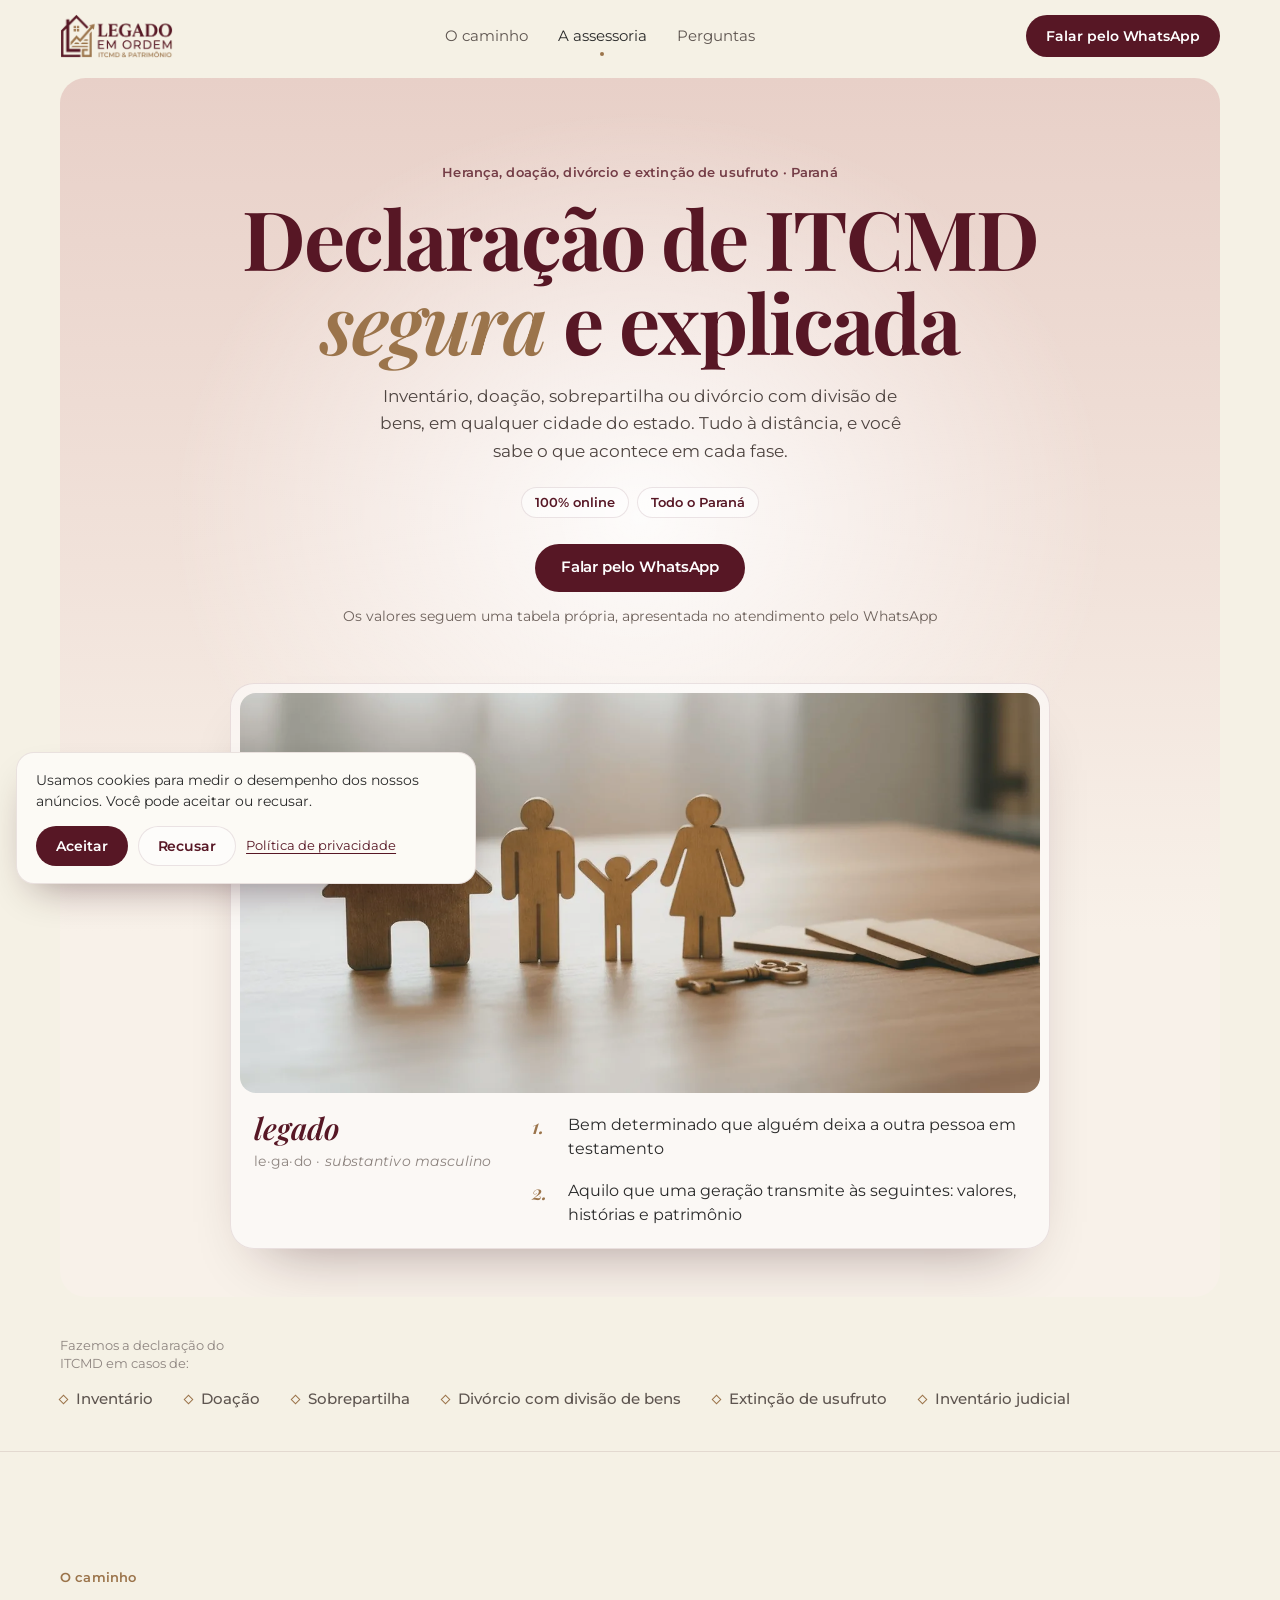
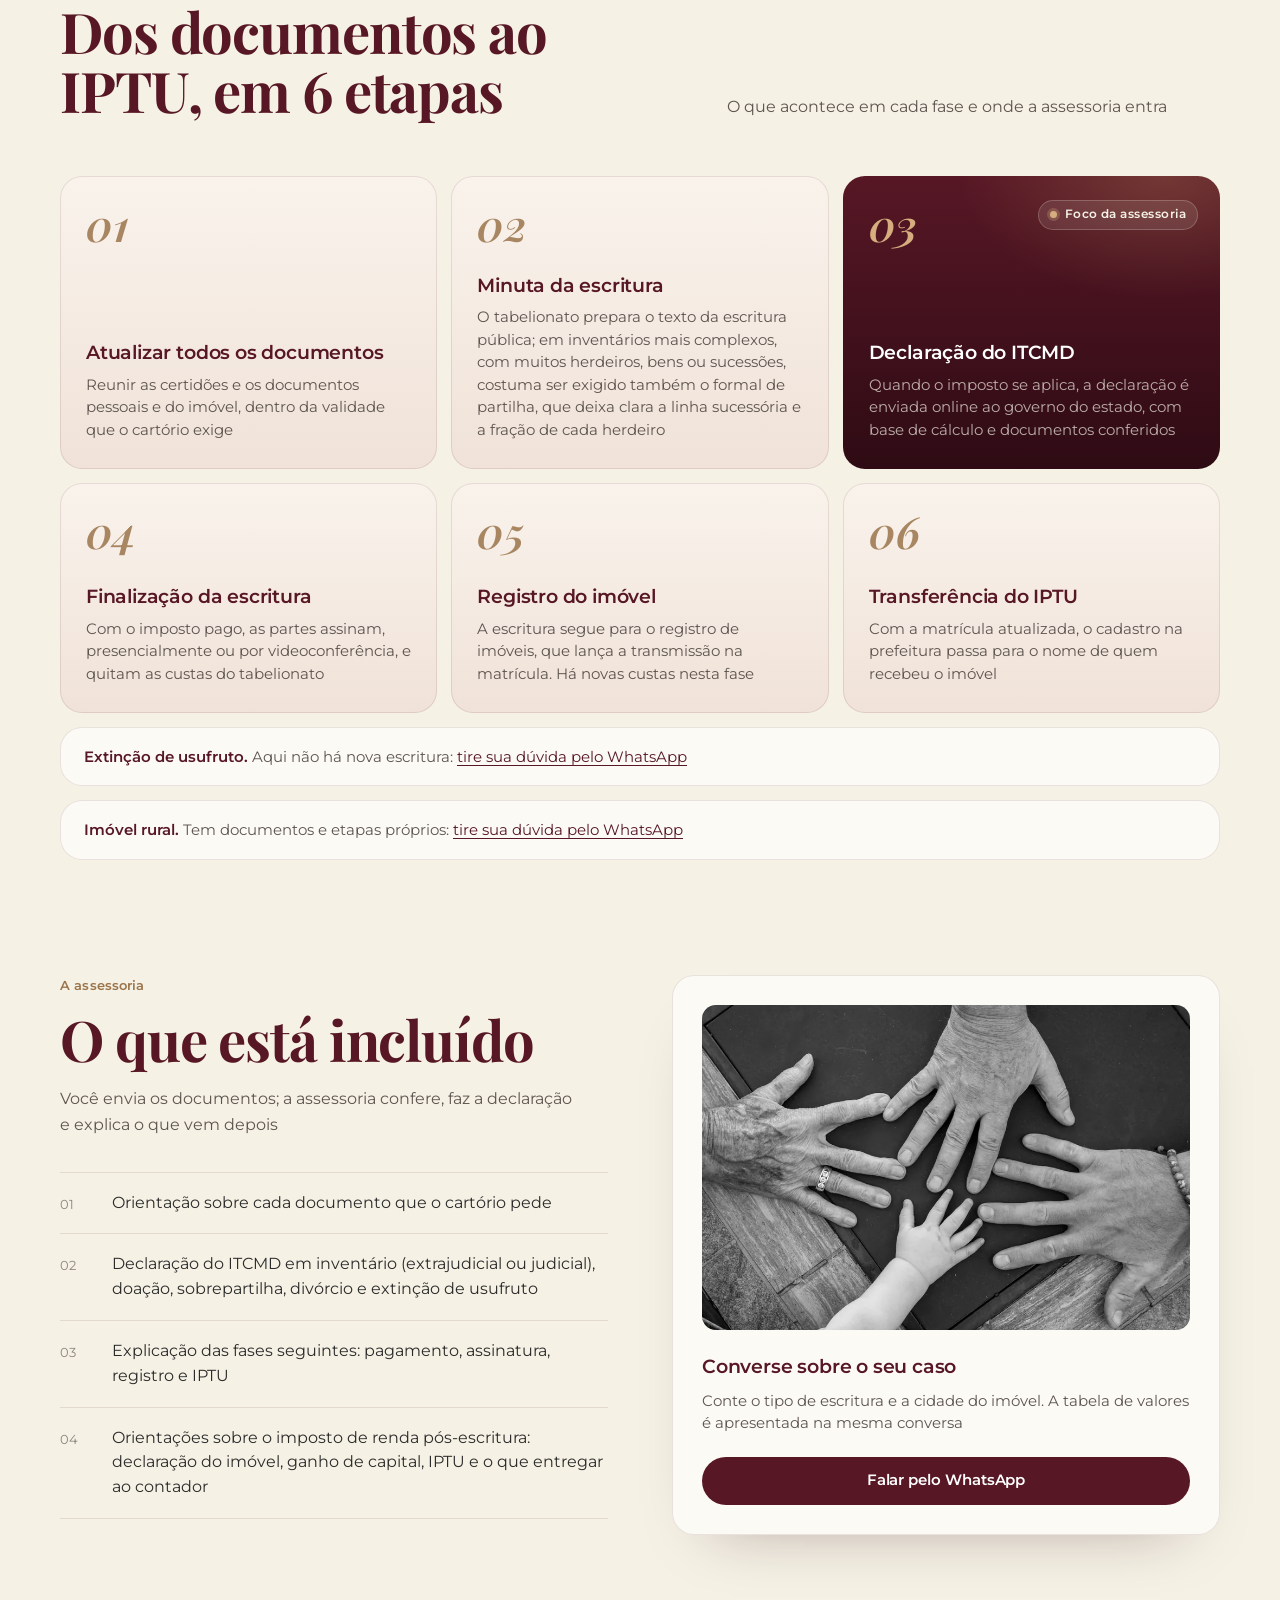
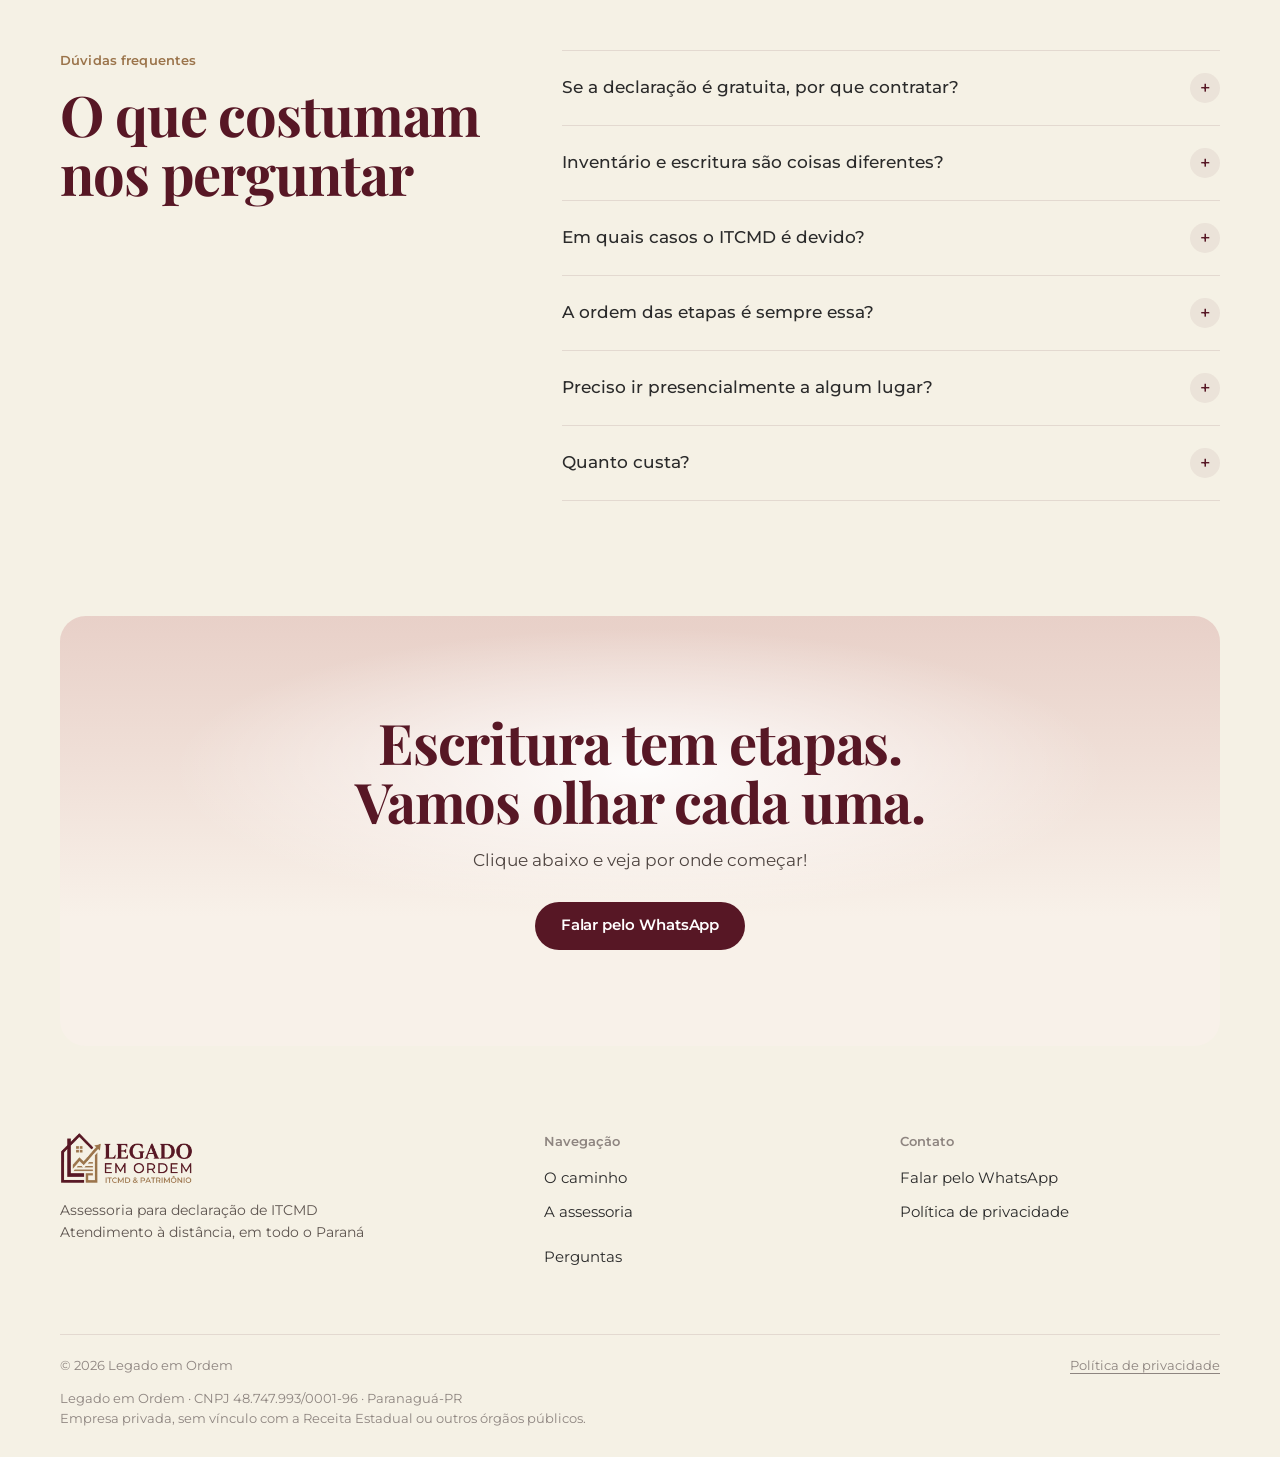
==== index.html @ cb7de02c "Compacta o aviso de cookies no celular e oculta as seções Em breve O aviso cobria o botão do WhatsAp" ====
<!doctype html>
<!-- Legado em Ordem · site v4 · design system inspirado em "Lilac Meadow / rose", vestido com a marca · 2026-10-26 -->
<html lang="pt-BR">
<head>
<meta charset="utf-8">
<meta name="viewport" content="width=device-width, initial-scale=1, viewport-fit=cover">
<title>Legado em Ordem — Declaração de ITCMD no Paraná</title>
<meta name="description" content="Declaração de ITCMD em inventário, doação, sobrepartilha e divórcio com divisão de bens, à distância, em todo o Paraná, com cada etapa explicada.">
<meta property="og:title" content="Legado em Ordem — ITCMD & Patrimônio">
<meta property="og:description" content="Assessoria para declaração de ITCMD no Paraná.">
<meta name="theme-color" content="#F5F1E5">
<link rel="icon" type="image/png" sizes="32x32" href="/favicon-32.png">
<link rel="apple-touch-icon" sizes="180x180" href="/apple-touch-icon.png">
<link rel="preconnect" href="https://fonts.googleapis.com">
<link rel="preconnect" href="https://fonts.gstatic.com" crossorigin>
<link href="https://fonts.googleapis.com/css2?family=Montserrat:wght@400;500;600;700&family=Playfair+Display:ital,wght@0,600;0,700;1,600&display=swap" rel="stylesheet">
<style>
:root{
  /* base */
  --bg:#F5F1E5;--card:#FCFAF5;--text:#2B2B2B;--soft:#5E5550;--faint:#8E8580;--line:rgba(87,23,37,.11);
  /* marca */
  --marsala:#571725;--deep:#4A1320;--deep2:#2E0B14;--ondeep:#F5F1E5;--ondeep-soft:rgba(245,241,229,.7);
  --gold:#9B744B;--gold-l:#D6AD7E;--btn:#571725;--onbtn:#FFFFFF;
  /* céu do palco (tons de marsala sobre creme) */
  --sky0:#E8D0C8;--sky1:#F1E2DA;--sky2:#F8F1E9;--wash:#F0E2D8;--wash2:#F9F3EC;--glow:rgba(255,255,255,.9);
  --f-tit:"Playfair Display",Georgia,"Times New Roman",serif;
  --f-txt:Montserrat,system-ui,-apple-system,"Segoe UI",Roboto,Arial,sans-serif;
  --r-stage:clamp(18px,2vw,26px);--r-card:22px;
  --ease:cubic-bezier(.2,.7,.2,1);
  color-scheme:light;box-sizing:border-box;
  padding-top:env(safe-area-inset-top,0px);padding-bottom:env(safe-area-inset-bottom,0px);
}
*,*::before,*::after{box-sizing:border-box;margin:0;padding:0}
html{height:100%;-webkit-text-size-adjust:100%;scroll-behavior:smooth;scroll-padding-top:calc(env(safe-area-inset-top,0px) + 84px);background:var(--bg)}
body{background:var(--bg);color:var(--text);font:400 16px/1.55 var(--f-txt);-webkit-font-smoothing:antialiased;overflow-x:clip}
img{max-width:100%;height:auto;display:block}
a{color:inherit;text-decoration:none}
button,input{font:inherit;color:inherit}
:where(a,button,input,summary):focus-visible{outline:2px solid var(--gold);outline-offset:3px;border-radius:6px}
.wrap{width:100%;max-width:1240px;margin:0 auto;padding:0 clamp(16px,3.4vw,40px)}
.sec{padding:clamp(72px,9vw,128px) 0}
.kicker{font-size:13px;font-weight:600;color:var(--gold);letter-spacing:.01em;margin-bottom:14px}
h1,h2,h3{font-family:var(--f-tit);font-weight:700;color:var(--marsala);text-wrap:balance}
.h2{font-size:clamp(34px,4.6vw,56px);line-height:1.06;letter-spacing:-.02em}
.lede{font-size:16px;line-height:1.6;color:var(--soft);max-width:32em;text-wrap:pretty}
.micro{font-size:13.5px;color:var(--faint);margin-top:14px}
.intro{display:grid;gap:22px 64px;align-items:end;margin-bottom:clamp(36px,5vw,56px)}
@media(min-width:900px){.intro{grid-template-columns:1.1fr .9fr}}

/* botões: pílula com brilho que atravessa */
.btn{position:relative;display:inline-flex;align-items:center;justify-content:center;gap:8px;min-height:48px;padding:0 26px;border-radius:999px;background:var(--btn);color:var(--onbtn);font:600 14.5px/1.2 var(--f-txt);letter-spacing:-.005em;white-space:nowrap;overflow:hidden;border:0;cursor:pointer;transition:transform .25s,box-shadow .3s}
.btn::after{content:"";position:absolute;inset:0;border-radius:inherit;background:linear-gradient(110deg,transparent 30%,rgba(255,255,255,.28) 50%,transparent 70%);transform:translateX(-110%);transition:transform .7s var(--ease)}
.btn:hover{transform:translateY(-1px);box-shadow:0 12px 26px -14px var(--btn)}
.btn:hover::after{transform:translateX(110%)}
.btn:active{transform:translateY(0)}
.btn.sec{background:rgba(255,255,255,.55);color:var(--marsala);box-shadow:inset 0 0 0 1px var(--line)}
.btn.sec:hover{box-shadow:inset 0 0 0 1px rgba(87,23,37,.25),0 12px 26px -16px rgba(87,23,37,.35)}
.btn.ouro{background:var(--gold-l);color:#2A0E14}
.btn.ouro:hover{box-shadow:0 12px 26px -14px var(--gold-l)}
.btn.vidro{background:rgba(245,241,229,.08);color:var(--ondeep);box-shadow:inset 0 0 0 1px rgba(245,241,229,.25)}
.acoes{display:flex;flex-wrap:wrap;gap:10px;justify-content:center}

/* revelação ao rolar */
.rv{opacity:0;transform:translateY(18px);transition:opacity .9s var(--ease),transform .9s var(--ease)}
.rv.on{opacity:1;transform:none}
@media (prefers-reduced-motion:reduce){.rv{opacity:1;transform:none;transition:none}.btn,.btn::after{transition:none}html{scroll-behavior:auto}}

/* navegação fixa */
body::before{content:"";position:fixed;inset:0 0 auto;height:env(safe-area-inset-top,0px);z-index:41;background:rgba(245,241,229,.9);-webkit-backdrop-filter:blur(14px);backdrop-filter:blur(14px)}
.nav{position:sticky;top:env(safe-area-inset-top,0px);z-index:40;padding:10px 0;transition:background-color .35s,box-shadow .35s,backdrop-filter .35s}
.nav.rolou{background:rgba(245,241,229,.82);-webkit-backdrop-filter:blur(16px) saturate(1.2);backdrop-filter:blur(16px) saturate(1.2);box-shadow:0 1px 0 var(--line)}
.navin{display:flex;align-items:center;justify-content:space-between;gap:20px;min-height:52px}
.marca img{height:44px;width:auto}
.links{display:flex;gap:30px}
.link{position:relative;font-size:14.5px;color:var(--soft);transition:color .2s}
.link:hover,.link[aria-current="true"]{color:var(--text)}
.link[aria-current="true"]::after{content:"";position:absolute;left:50%;bottom:-9px;width:4px;height:4px;margin-left:-2px;border-radius:50%;background:var(--gold)}
.nav .btn{min-height:42px;padding:0 20px;font-size:13.5px}
.menu-m{display:none;position:relative}
.menu-m summary{list-style:none;cursor:pointer;width:42px;height:42px;border-radius:50%;display:grid;place-items:center;background:rgba(255,255,255,.6);box-shadow:inset 0 0 0 1px var(--line)}
.menu-m summary::-webkit-details-marker{display:none}
.menu-m summary span{display:block;width:16px;height:1.5px;background:var(--text);box-shadow:0 5px 0 var(--text)}
.menu-m nav{position:absolute;right:0;top:calc(100% + 10px);min-width:230px;display:flex;flex-direction:column;padding:8px;border-radius:18px;background:var(--card);box-shadow:0 24px 48px -24px rgba(46,11,20,.35),inset 0 0 0 1px var(--line)}
.menu-m nav a{padding:12px 14px;border-radius:12px;font-weight:500}
.menu-m nav a:hover{background:var(--wash2)}

/* palco do hero */
.hero{padding-top:6px}
.stage{position:relative;overflow:hidden;isolation:isolate;border-radius:var(--r-stage);background:radial-gradient(56% 46% at 50% 36%,var(--glow),transparent 72%),linear-gradient(180deg,var(--sky0) 0%,var(--sky1) 40%,var(--sky2) 70%,var(--sky2) 100%);text-align:center;padding:clamp(48px,7vw,84px) clamp(18px,4vw,48px) 0}
.stage .simb{width:36px;height:auto;margin:0 auto 22px}
.stage .kicker{color:var(--marsala);opacity:.8}
.stage h1{font-size:clamp(42px,6.4vw,84px);line-height:1.02;letter-spacing:-.025em;max-width:13em;margin:0 auto}
.stage h1 em{font-style:italic;font-weight:600;color:var(--gold)}
.stage .lede{margin:20px auto 0;text-align:center;font-size:clamp(15px,1.5vw,17px);color:#4E4440}
.selos{display:flex;flex-wrap:wrap;justify-content:center;gap:8px;list-style:none;margin:22px 0 26px}
.selos li{font-size:12.5px;font-weight:600;color:var(--marsala);padding:6px 14px;border-radius:999px;background:rgba(255,255,255,.55);box-shadow:inset 0 0 0 1px var(--line)}
.stage .micro{color:#6E625C}
.stage.topo{padding-bottom:clamp(28px,4vw,48px)}
.foto-hero{width:min(820px,100%);margin:clamp(36px,5vw,56px) auto 0;padding:10px;border-radius:24px;background:rgba(255,255,255,.55);box-shadow:inset 0 0 0 1px var(--line),0 30px 60px -36px rgba(46,11,20,.45);text-align:left}
.foto-hero img{width:100%;aspect-ratio:2/1;object-fit:cover;border-radius:16px}
.foto-hero figcaption{display:grid;gap:14px 40px;padding:20px 14px 12px}
@media(min-width:720px){.foto-hero figcaption{grid-template-columns:auto 1fr;align-items:start}}
.foto-hero .palavra{font:italic 600 30px/1 var(--f-tit);color:var(--marsala)}
.foto-hero .verbete{margin-top:8px}

/* faixa de escrituras */
.faixa{padding:clamp(28px,4vw,40px) 0;border-bottom:1px solid var(--line)}
.faixa .wrap{display:flex;flex-wrap:wrap;align-items:center;gap:14px 40px;justify-content:space-between}
.faixa p{font-size:12.5px;color:var(--faint);max-width:15em;line-height:1.45}
.faixa ul{list-style:none;display:flex;flex-wrap:wrap;gap:12px 32px}
.faixa li{display:flex;align-items:center;gap:9px;font-size:15px;font-weight:500;color:var(--soft)}
.faixa li::before{content:"";width:7px;height:7px;rotate:45deg;border:1.5px solid var(--gold)}

/* legado */
.legado .h2 em{font-style:italic;font-weight:600}
.verbete{color:var(--faint);font-size:13.5px;margin-top:10px;letter-spacing:.02em}
.verbete i{font-style:italic}
.sentidos{list-style:none;display:grid;gap:18px;counter-reset:s}
.sentidos li{counter-increment:s;display:grid;grid-template-columns:28px 1fr;gap:8px;font-size:15.5px;line-height:1.55;color:var(--text)}
.sentidos li::before{content:counter(s)".";font:italic 600 20px/1.3 var(--f-tit);color:var(--gold)}

/* etapas (bento) */
.bento{list-style:none;display:grid;gap:14px;grid-template-columns:repeat(auto-fit,minmax(min(100%,300px),1fr));counter-reset:e}
.bento li{position:relative;min-height:230px;border-radius:var(--r-card);padding:26px 26px 28px;display:flex;flex-direction:column;justify-content:space-between;gap:28px;counter-increment:e;background:linear-gradient(180deg,var(--wash2),var(--wash));box-shadow:inset 0 0 0 1px var(--line)}
.bento li::before{content:counter(e,decimal-leading-zero);font:italic 600 44px/1 var(--f-tit);color:var(--gold);opacity:.85}
.bento h3{font-family:var(--f-txt);font-weight:600;font-size:19px;letter-spacing:-.01em;color:var(--marsala);line-height:1.3}
.bento p{margin-top:8px;font-size:14.5px;color:var(--soft)}
.bento li.foco{background:radial-gradient(90% 70% at 85% 0,rgba(189,142,92,.28),transparent 60%),linear-gradient(180deg,var(--marsala),var(--deep2));box-shadow:none}
.bento li.foco::before{color:var(--gold-l);opacity:1}
.bento li.foco h3{color:#fff}
.bento li.foco p{color:var(--ondeep-soft)}
.pilula{position:absolute;top:24px;right:22px;display:inline-flex;align-items:center;gap:8px;font-size:11.5px;font-weight:600;letter-spacing:.04em;color:var(--ondeep);padding:6px 12px;border-radius:999px;background:rgba(245,241,229,.1);box-shadow:inset 0 0 0 1px rgba(245,241,229,.22)}
.pilula::before{content:"";width:7px;height:7px;border-radius:50%;background:var(--gold-l);box-shadow:0 0 0 3px rgba(214,173,126,.25)}
.bento-nota{margin-top:14px;padding:18px 24px;border-radius:var(--r-card);background:var(--card);box-shadow:inset 0 0 0 1px var(--line);font-size:15px;color:var(--soft)}
.bento-nota b{color:var(--marsala);font-weight:600}

/* assessoria: lista numerada + cartão */
.duas{display:grid;gap:clamp(36px,5vw,64px);align-items:start}
@media(min-width:900px){.duas{grid-template-columns:1fr 1fr}}
.lista{list-style:none;margin-top:34px;border-top:1px solid var(--line);counter-reset:l}
.lista li{counter-increment:l;display:grid;grid-template-columns:44px 1fr;gap:8px;padding:18px 0;border-bottom:1px solid var(--line);font-size:16px;color:var(--text)}
.lista li::before{content:counter(l,decimal-leading-zero);font-size:12.5px;color:var(--faint);padding-top:4px}
.cartao{border-radius:var(--r-card);background:var(--card);box-shadow:inset 0 0 0 1px var(--line),0 30px 60px -40px rgba(46,11,20,.35);padding:clamp(22px,3vw,30px);position:sticky;top:100px}
.cartao img{width:100%;aspect-ratio:3/2;object-fit:cover;border-radius:14px}
.cartao h3{font-family:var(--f-txt);font-weight:600;font-size:19px;margin-top:22px;letter-spacing:-.01em}
.cartao p{font-size:14.5px;color:var(--soft);margin-top:8px}
.cartao .btn{width:100%;margin-top:22px}
.avulso{margin-top:22px;padding-top:20px;border-top:1px solid var(--line)}
.avulso .btn{margin-top:14px;white-space:normal;text-align:center}

/* guia: palco escuro */
.escuro{border-radius:var(--r-stage);background:radial-gradient(70% 80% at 85% 10%,rgba(189,142,92,.22),transparent 60%),radial-gradient(60% 70% at 0 100%,rgba(110,34,51,.6),transparent 70%),linear-gradient(160deg,var(--marsala),var(--deep2));color:var(--ondeep);padding:clamp(32px,5vw,64px);display:grid;gap:clamp(32px,5vw,56px);align-items:center;overflow:hidden}
@media(min-width:900px){.escuro{grid-template-columns:.95fr 1.05fr}}
.escuro .kicker{color:var(--gold-l)}
.escuro h2{color:#fff}
.escuro .lede{color:var(--ondeep-soft);margin-top:18px}
.escuro .nota{margin-top:16px;font-size:13.5px;color:rgba(245,241,229,.55)}
.form{border-radius:20px;padding:clamp(20px,3vw,28px);background:rgba(245,241,229,.06);box-shadow:inset 0 0 0 1px rgba(245,241,229,.14);-webkit-backdrop-filter:blur(6px);backdrop-filter:blur(6px);display:grid;gap:14px;grid-template-columns:1fr 1fr}
.campo{display:flex;flex-direction:column;gap:6px}
.cheio,.aceite,.form .btn,.status{grid-column:1/-1}
@media(max-width:520px){.form{grid-template-columns:1fr}}
.campo label{font-size:12.5px;font-weight:500;color:var(--ondeep-soft)}
.campo input{min-height:48px;padding:12px 16px;border-radius:14px;border:0;background:rgba(245,241,229,.09);box-shadow:inset 0 0 0 1px rgba(245,241,229,.16);color:#fff;font-size:15.5px}
.campo input::placeholder{color:rgba(245,241,229,.4)}
.campo input:focus{outline:none;box-shadow:inset 0 0 0 1.5px var(--gold-l)}
.aceite{display:flex;gap:12px;align-items:flex-start;font-size:13px;line-height:1.5;color:var(--ondeep-soft)}
.aceite input{width:18px;height:18px;margin-top:2px;accent-color:var(--gold-l);flex:none}
.linkbtn{background:none;border:0;padding:0;font:inherit;color:inherit;text-decoration:underline;text-underline-offset:3px;cursor:pointer}
.escuro .linkbtn{color:var(--gold-l)}
.form .btn{margin-top:4px}
.status{font-size:13.5px;padding:12px 14px;border-radius:12px;background:rgba(245,241,229,.08);color:var(--ondeep)}

/* artigos */
.artigos{list-style:none;display:grid;gap:14px;grid-template-columns:repeat(auto-fit,minmax(min(100%,250px),1fr))}
.artigos li{border-radius:var(--r-card);background:var(--card);box-shadow:inset 0 0 0 1px var(--line);overflow:hidden;display:flex;flex-direction:column}
.artigos img{width:100%;aspect-ratio:3/2;object-fit:cover}
.artigos .txt{padding:20px 22px 22px;display:flex;flex-direction:column;gap:16px;flex:1}
.artigos h3{font-family:var(--f-txt);font-weight:600;font-size:16.5px;line-height:1.4;letter-spacing:-.01em;flex:1}
.breve{align-self:flex-start;display:inline-flex;align-items:center;gap:8px;font-size:12px;font-weight:500;color:var(--faint)}
.breve::before{content:"";width:22px;height:22px;border-radius:50%;background:var(--wash) url("data:image/svg+xml,%3Csvg xmlns='http://www.w3.org/2000/svg' viewBox='0 0 24 24' fill='none' stroke='%23571725' stroke-width='2' stroke-linecap='round'%3E%3Cpath d='M5 12h14M13 6l6 6-6 6'/%3E%3C/svg%3E") center/12px no-repeat}

/* perguntas */
.faq-grid{display:grid;gap:36px 64px}
@media(min-width:900px){.faq-grid{grid-template-columns:.8fr 1.2fr}}
.perguntas{border-top:1px solid var(--line)}
.perguntas details{border-bottom:1px solid var(--line)}
.perguntas summary{list-style:none;cursor:pointer;display:flex;align-items:center;justify-content:space-between;gap:20px;padding:22px 0;font-size:16.5px;font-weight:500;color:var(--text)}
.perguntas summary::-webkit-details-marker{display:none}
.perguntas summary::after{content:"+";flex:none;display:grid;place-items:center;width:30px;height:30px;border-radius:50%;background:rgba(87,23,37,.06);color:var(--marsala);font-size:18px;line-height:1;transition:background .2s,transform .3s var(--ease)}
.perguntas details[open] summary::after{content:"−";background:rgba(189,142,92,.25)}
.perguntas p{padding:0 50px 24px 0;color:var(--soft);font-size:15px}

/* chamada final */
.cta{text-align:center;padding:clamp(56px,8vw,96px) clamp(18px,4vw,48px)}
.cta .h2{max-width:13em;margin:0 auto}
.cta .lede{margin:16px auto 28px;text-align:center}

/* rodapé */
.rodape{padding:clamp(28px,4vw,48px) 0 28px}
.rod-topo{display:grid;gap:36px}
@media(min-width:900px){.rod-topo{grid-template-columns:1.4fr 1fr 1fr}}
.rodape .marca img{height:52px}
.rod-txt{margin-top:16px;font-size:14px;color:var(--soft);max-width:22em}
.rodape h4{font-size:12.5px;font-weight:600;color:var(--faint);margin-bottom:14px}
.rodape ul{list-style:none;display:grid;gap:10px}
.rodape ul a,.rodape ul button{font-size:14.5px;color:var(--text)}
.rodape ul a:hover,.rodape ul button:hover{color:var(--marsala)}
.rodape ul .linkbtn{text-decoration:none}
.gigante{margin:clamp(40px,6vw,72px) 0 0;font:700 clamp(40px,10vw,150px)/.95 var(--f-tit);letter-spacing:-.035em;text-align:center;color:rgba(87,23,37,.07);white-space:nowrap;overflow:hidden;user-select:none}
.rod-base{display:flex;flex-wrap:wrap;justify-content:space-between;gap:10px;margin-top:clamp(40px,6vw,64px);padding-top:20px;border-top:1px solid var(--line);font-size:13px;color:var(--faint)}

/* política */
dialog{max-width:min(720px,calc(100% - 32px));max-height:calc(100% - 48px);margin:auto;border:0;border-radius:22px;background:var(--card);color:var(--text);padding:0;box-shadow:0 40px 80px -30px rgba(46,11,20,.5)}
dialog::backdrop{background:rgba(46,11,20,.45);-webkit-backdrop-filter:blur(4px);backdrop-filter:blur(4px)}
.pol{padding:clamp(24px,4vw,44px);font-size:15px}
.pol h2{font-size:30px;margin-bottom:6px}
.pol h3{font-family:var(--f-txt);font-weight:600;margin-top:20px;font-size:15px;color:var(--marsala)}
.pol p,.pol li{color:var(--soft);margin-top:6px}
.pol ul{padding-left:20px}
.pol .btn{margin-top:26px}

/* celular */
.fixo{display:none}
@media(max-width:899px){
  .links,.nav .btn{display:none}.menu-m{display:block}
  .marca img{height:38px}
  .fixo{display:block;position:fixed;inset:auto 0 0;z-index:39;padding:10px 16px calc(10px + env(safe-area-inset-bottom,0px));background:rgba(245,241,229,.88);-webkit-backdrop-filter:blur(14px);backdrop-filter:blur(14px);box-shadow:0 -1px 0 var(--line)}
  .fixo .btn{width:100%}
  body{padding-bottom:80px}
  .cartao{position:static}
  .acoes .btn{flex:1 1 220px}
}

/* bloco "em breve" e identificação no rodapé (30/10/2026) */
.em-breve{border-radius:20px;padding:clamp(20px,3vw,28px);background:rgba(245,241,229,.06);box-shadow:inset 0 0 0 1px rgba(245,241,229,.14)}
.em-breve p{color:var(--ondeep-soft);font-size:15px;line-height:1.6}
.em-breve .btn{margin-top:18px;width:100%;white-space:normal;text-align:center}
.rod-legal{margin-top:14px;font-size:12.5px;line-height:1.6;color:var(--faint)}
/* aviso de cookies */
.cookies{position:fixed;left:16px;right:16px;bottom:16px;z-index:45;max-width:460px;padding:18px 20px;border-radius:18px;background:var(--card);color:var(--text);box-shadow:0 18px 40px -18px rgba(46,11,20,.45),inset 0 0 0 1px var(--line);font-size:14px;line-height:1.5}
.cookies[hidden]{display:none}
.cookies .acoes-c{display:flex;flex-wrap:wrap;gap:10px;margin-top:14px;align-items:center}
.cookies .btn{min-height:40px;padding:0 20px;font-size:13.5px;width:auto;margin:0;flex:0 0 auto}
.cookies .linkbtn{color:var(--marsala);font-size:13px}
@media(max-width:899px){.cookies{left:12px;right:12px;bottom:calc(84px + env(safe-area-inset-bottom,0px));padding:12px 14px;border-radius:14px;font-size:13px;line-height:1.4}.cookies .acoes-c{margin-top:8px;gap:8px}.cookies .btn{min-height:34px;padding:0 14px;font-size:12.5px}.cookies .linkbtn{font-size:12px}}
section[hidden]{display:none}
</style>
</head>
<body>
<header class="nav" id="nav"><div class="wrap navin">
  <a class="marca" href="#inicio" aria-label="Legado em Ordem, início"><img src="[data-uri]" alt="Legado em Ordem · ITCMD &amp; Patrimônio" width="480" height="187"></a>
  <nav class="links" aria-label="Menu principal">
    <a class="link" href="#caminho">O caminho</a><a class="link" href="#assessoria">A assessoria</a><a class="link" href="#perguntas">Perguntas</a>
  </nav>
  <a class="btn" href="https://wa.me/5541991531196?text=Ol%C3%A1%21%20Vim%20pelo%20site%20Legado%20em%20Ordem%20e%20gostaria%20de%20saber%20mais%20sobre%20a%20declara%C3%A7%C3%A3o%20de%20ITCMD." target="_blank" rel="noopener" data-whatsapp>Falar pelo WhatsApp</a>
  <details class="menu-m"><summary aria-label="Abrir menu"><span></span></summary>
    <nav aria-label="Menu"><a href="#caminho">O caminho</a><a href="#assessoria">A assessoria</a><a href="#perguntas">Perguntas</a></nav>
  </details>
</div></header>

<main id="inicio">
<section class="hero"><div class="wrap"><div class="stage topo">
  <p class="kicker rv">Herança, doação, divórcio e extinção de usufruto · Paraná</p>
  <h1 class="rv">Declaração de ITCMD <em>segura</em> e explicada</h1>
  <p class="lede rv">Inventário, doação, sobrepartilha ou divórcio com divisão de bens, em qualquer cidade do estado. Tudo à distância, e você sabe o que acontece em cada fase.</p>
  <ul class="selos rv"><li>100% online</li><li>Todo o Paraná</li></ul>
  <div class="acoes rv">
    <a class="btn" href="https://wa.me/5541991531196?text=Ol%C3%A1%21%20Vim%20pelo%20site%20Legado%20em%20Ordem%20e%20gostaria%20de%20saber%20mais%20sobre%20a%20declara%C3%A7%C3%A3o%20de%20ITCMD." target="_blank" rel="noopener" data-whatsapp>Falar pelo WhatsApp</a>
  </div>
  <p class="micro rv">Os valores seguem uma tabela própria, apresentada no atendimento pelo WhatsApp</p>
  <figure class="foto-hero rv">
    <img src="[data-uri]" alt="Miniaturas de madeira de uma casa e de uma família, ao lado de uma chave antiga" width="1280" height="640">
    <figcaption>
      <div><p class="palavra">legado</p><p class="verbete">le·ga·do · <i>substantivo masculino</i></p></div>
      <ol class="sentidos">
        <li>Bem determinado que alguém deixa a outra pessoa em testamento</li>
        <li>Aquilo que uma geração transmite às seguintes: valores, histórias e patrimônio</li>
      </ol>
    </figcaption>
  </figure>
</div></div></section>

<section class="faixa"><div class="wrap">
  <p>Fazemos a declaração do ITCMD em casos de:</p>
  <ul><li>Inventário</li><li>Doação</li><li>Sobrepartilha</li><li>Divórcio com divisão de bens</li><li>Extinção de usufruto</li><li>Inventário judicial</li></ul>
</div></section>

<section class="sec" id="caminho"><div class="wrap">
  <div class="intro rv">
    <div><p class="kicker">O caminho</p><h2 class="h2">Dos documentos ao IPTU, em 6 etapas</h2></div>
    <p class="lede">O que acontece em cada fase e onde a assessoria entra</p>
  </div>
  <ol class="bento">
    <li class="rv"><div><h3>Atualizar todos os documentos</h3><p>Reunir as certidões e os documentos pessoais e do imóvel, dentro da validade que o cartório exige</p></div></li>
    <li class="rv"><div><h3>Minuta da escritura</h3><p>O tabelionato prepara o texto da escritura pública; em inventários mais complexos, com muitos herdeiros, bens ou sucessões, costuma ser exigido também o formal de partilha, que deixa clara a linha sucessória e a fração de cada herdeiro</p></div></li>
    <li class="rv foco"><span class="pilula">Foco da assessoria</span><div><h3>Declaração do ITCMD</h3><p>Quando o imposto se aplica, a declaração é enviada online ao governo do estado, com base de cálculo e documentos conferidos</p></div></li>
    <li class="rv"><div><h3>Finalização da escritura</h3><p>Com o imposto pago, as partes assinam, presencialmente ou por videoconferência, e quitam as custas do tabelionato</p></div></li>
    <li class="rv"><div><h3>Registro do imóvel</h3><p>A escritura segue para o registro de imóveis, que lança a transmissão na matrícula. Há novas custas nesta fase</p></div></li>
    <li class="rv"><div><h3>Transferência do IPTU</h3><p>Com a matrícula atualizada, o cadastro na prefeitura passa para o nome de quem recebeu o imóvel</p></div></li>
  </ol>
  <p class="bento-nota rv"><b>Extinção de usufruto.</b> Aqui não há nova escritura: <a href="https://wa.me/5541991531196?text=Ol%C3%A1%21%20Vim%20pelo%20site%20Legado%20em%20Ordem%20e%20gostaria%20de%20saber%20mais%20sobre%20a%20declara%C3%A7%C3%A3o%20de%20ITCMD." target="_blank" rel="noopener" data-whatsapp style="color:var(--marsala);text-decoration:underline;text-underline-offset:3px">tire sua dúvida pelo WhatsApp</a></p>
  <p class="bento-nota rv"><b>Imóvel rural.</b> Tem documentos e etapas próprios: <a href="https://wa.me/5541991531196?text=Ol%C3%A1%21%20Vim%20pelo%20site%20Legado%20em%20Ordem%20e%20gostaria%20de%20saber%20mais%20sobre%20a%20declara%C3%A7%C3%A3o%20de%20ITCMD." target="_blank" rel="noopener" data-whatsapp style="color:var(--marsala);text-decoration:underline;text-underline-offset:3px">tire sua dúvida pelo WhatsApp</a></p>
</div></section>

<section class="sec" id="assessoria" style="padding-top:0"><div class="wrap duas">
  <div class="rv">
    <p class="kicker">A assessoria</p>
    <h2 class="h2">O que está incluído</h2>
    <p class="lede" style="margin-top:18px">Você envia os documentos; a assessoria confere, faz a declaração e explica o que vem depois</p>
    <ol class="lista">
      <li>Orientação sobre cada documento que o cartório pede</li>
      <li>Declaração do ITCMD em inventário (extrajudicial ou judicial), doação, sobrepartilha, divórcio e extinção de usufruto</li>
      <li>Explicação das fases seguintes: pagamento, assinatura, registro e IPTU</li>
      <li>Orientações sobre o imposto de renda pós-escritura: declaração do imóvel, ganho de capital, IPTU e o que entregar ao contador</li>
    </ol>
  </div>
  <aside class="cartao rv">
    <img src="[data-uri]" alt="Mãos de quatro gerações de uma família, da mais idosa à de um bebê, lado a lado sobre uma mesa" width="900" height="600">
    <h3>Converse sobre o seu caso</h3>
    <p>Conte o tipo de escritura e a cidade do imóvel. A tabela de valores é apresentada na mesma conversa</p>
    <a class="btn" href="https://wa.me/5541991531196?text=Ol%C3%A1%21%20Vim%20pelo%20site%20Legado%20em%20Ordem%20e%20gostaria%20de%20saber%20mais%20sobre%20a%20declara%C3%A7%C3%A3o%20de%20ITCMD." target="_blank" rel="noopener" data-whatsapp>Falar pelo WhatsApp</a>
  </aside>
</div></section>

<section class="sec" id="calculadora" style="padding-top:0" hidden><div class="wrap"><div class="escuro rv">
  <div>
    <p class="kicker">Calculadora gratuita</p>
    <h2 class="h2">Em breve: simule o ITCMD e as custas do seu caso</h2>
    <p class="lede">Estamos preparando uma calculadora para você estimar o imposto e as custas do cartório.</p>
  </div>
  <div class="em-breve">
    <p>Enquanto isso, conte o seu caso pelo WhatsApp: o tipo de escritura e a cidade do imóvel.</p>
    <a class="btn ouro" href="https://wa.me/5541991531196?text=Ol%C3%A1%21%20Vim%20pelo%20site%20Legado%20em%20Ordem%20e%20gostaria%20de%20saber%20mais%20sobre%20a%20declara%C3%A7%C3%A3o%20de%20ITCMD." target="_blank" rel="noopener" data-whatsapp>Falar pelo WhatsApp</a>
  </div>
</div></div></section>

<section class="sec" id="artigos" style="padding-top:0" hidden><div class="wrap">
  <div class="intro rv">
    <div><p class="kicker">Artigos</p><h2 class="h2">Para ler com calma</h2></div>
  </div>
  <ul class="artigos">
    <li class="rv"><img src="[data-uri]" alt="Duas pessoas assinando documentos sobre uma mesa" width="640" height="427"><div class="txt"><h3>Inventário, doação, sobrepartilha e divórcio: o que muda em cada escritura</h3><span class="breve">Em breve</span></div></li>
    <li class="rv"><img src="[data-uri]" alt="Araucária recortada contra o pôr do sol" width="640" height="427"><div class="txt"><h3>Herdou um imóvel no Paraná? Os primeiros passos</h3><span class="breve">Em breve</span></div></li>
    <li class="rv"><img src="[data-uri]" alt="Miniatura de casa ao lado de uma calculadora e de uma caneta" width="640" height="427"><div class="txt"><h3>Vão aumentar o ITCMD no Paraná?</h3><span class="breve">Em breve</span></div></li>
    <li class="rv"><img src="[data-uri]" alt="Caneta-tinteiro sobre uma folha escrita à mão" width="640" height="427"><div class="txt"><h3>Depois da escritura: o registro no cartório de imóveis</h3><span class="breve">Em breve</span></div></li>
  </ul>
</div></section>

<section class="sec" id="perguntas" style="padding-top:0"><div class="wrap faq-grid">
  <div class="rv"><p class="kicker">Dúvidas frequentes</p><h2 class="h2">O que costumam nos perguntar</h2></div>
  <div class="perguntas rv">
    <details><summary>Se a declaração é gratuita, por que contratar?</summary><p>A assessoria existe para quem precisa transmitir um imóvel, mas não sabe por onde começar e quer ter a segurança de estar fazendo tudo certo, desde o imposto até o registro.</p></details>
    <details><summary>Inventário e escritura são coisas diferentes?</summary><p>No cartório, o inventário é formalizado por escritura pública, o mesmo instrumento usado na doação, na sobrepartilha, no divórcio e na nomeação de inventariante.</p></details>
    <details><summary>Em quais casos o ITCMD é devido?</summary><p>Na doação, na herança, na extinção de usufruto e no divórcio em que um dos cônjuges recebe mais do que a sua metade sem compensação, entre outras situações.</p></details>
    <details><summary>A ordem das etapas é sempre essa?</summary><p>É a sequência mais comum, mas cada tabelionato tem a sua rotina e pode inverter alguma fase.</p></details>
    <details><summary>Preciso ir presencialmente a algum lugar?</summary><p>A assessoria é toda à distância. A assinatura da escritura pode ser realizada pessoalmente ou por videoconferência, nos cartórios que trabalham com o sistema do e-Notariado.</p></details>
    <details><summary>Quanto custa?</summary><p>Depende do número de envolvidos, da quantidade de bens e do que você precisa (caso ainda não tenha todos os documentos, por exemplo). Entre em contato pelo nosso WhatsApp, conte o seu caso, tire suas dúvidas e peça o seu orçamento!</p></details>
  </div>
</div></section>

<section class="sec" style="padding-top:0;padding-bottom:clamp(24px,3vw,40px)"><div class="wrap"><div class="stage cta rv">
  <h2 class="h2">Escritura tem etapas. Vamos olhar cada uma.</h2>
  <p class="lede">Clique abaixo e veja por onde começar!</p>
  <div class="acoes">
    <a class="btn" href="https://wa.me/5541991531196?text=Ol%C3%A1%21%20Vim%20pelo%20site%20Legado%20em%20Ordem%20e%20gostaria%20de%20saber%20mais%20sobre%20a%20declara%C3%A7%C3%A3o%20de%20ITCMD." target="_blank" rel="noopener" data-whatsapp>Falar pelo WhatsApp</a>
  </div>
</div></div></section>
</main>

<footer class="rodape"><div class="wrap">
  <div class="rod-topo">
    <div>
      <a class="marca" href="#inicio" aria-label="Legado em Ordem, início"><img src="[data-uri]" alt="Legado em Ordem" width="480" height="187"></a>
      <p class="rod-txt">Assessoria para declaração de ITCMD<br>Atendimento à distância, em todo o Paraná</p>
    </div>
    <div><h4>Navegação</h4><ul><li><a href="#caminho">O caminho</a></li><li><a href="#assessoria">A assessoria</a></li><li></li><li><a href="#perguntas">Perguntas</a></li></ul></div>
    <div><h4>Contato</h4><ul><li><a href="https://wa.me/5541991531196?text=Ol%C3%A1%21%20Vim%20pelo%20site%20Legado%20em%20Ordem%20e%20gostaria%20de%20saber%20mais%20sobre%20a%20declara%C3%A7%C3%A3o%20de%20ITCMD." target="_blank" rel="noopener" data-whatsapp>Falar pelo WhatsApp</a></li><li><button type="button" class="linkbtn" data-politica>Política de privacidade</button></li></ul></div>
  </div>
  <div class="rod-base"><span>© 2026 Legado em Ordem</span><button type="button" class="linkbtn" data-politica>Política de privacidade</button></div>
  <p class="rod-legal">Legado em Ordem · CNPJ 48.747.993/0001-96 · Paranaguá-PR<br>Empresa privada, sem vínculo com a Receita Estadual ou outros órgãos públicos.</p>
</div></footer>

<div class="fixo"><a class="btn" href="https://wa.me/5541991531196?text=Ol%C3%A1%21%20Vim%20pelo%20site%20Legado%20em%20Ordem%20e%20gostaria%20de%20saber%20mais%20sobre%20a%20declara%C3%A7%C3%A3o%20de%20ITCMD." target="_blank" rel="noopener" data-whatsapp>Falar pelo WhatsApp</a></div>

<dialog id="politica" aria-labelledby="pol-titulo"><div class="pol">
  <h2 id="pol-titulo">Política de privacidade</h2>
  <p>Como a Legado em Ordem trata os seus dados.</p>
  <h3>Responsável</h3><p>Legado em Ordem, CNPJ 48.747.993/0001-96, Paranaguá-PR.</p>
  <h3>Dados tratados</h3><p>As informações e os documentos que você nos envia ao entrar em contato pelo WhatsApp e dados de navegação coletados pela ferramenta de medição de anúncios do Google: com cookies, se você aceitá-los; sem cookies e sem identificar você, se você recusar ou não responder ao aviso (por exemplo, a página visitada e o clique no botão do WhatsApp).</p>
  <h3>Finalidade</h3><p>Responder ao seu contato, prestar o serviço contratado e medir o desempenho dos anúncios.</p>
  <h3>Base legal</h3><p>Procedimentos preliminares e execução de contrato (Lei 13.709/2018 (LGPD), art. 7º, V), para o atendimento e o serviço; consentimento (art. 7º, I), para os cookies de medição, que você pode recusar no aviso exibido no site; legítimo interesse (art. 7º, IX), para a medição sem cookies dos anúncios.</p>
  <h3>Compartilhamento</h3><p>Os dados não são vendidos nem cedidos para fins comerciais. Quando necessário ao serviço, são compartilhados com a Receita Estadual, o cartório e o registro de imóveis. A ferramenta de medição (Google) trata dados de navegação: com cookies, de quem os aceita; sem cookies, dos demais visitantes.</p>
  <h3>Prazo</h3><p>Os dados são mantidos pelo tempo necessário à finalidade ou ao cumprimento de obrigações legais.</p>
  <h3>Direitos do titular</h3>
  <ul><li>Confirmar se há tratamento e acessar os dados</li><li>Corrigir dados incompletos ou desatualizados</li><li>Pedir a exclusão dos dados, ressalvado o que a lei obriga a guardar</li><li>Revogar o consentimento dado aos cookies</li></ul>
  <p>Pedidos pelo WhatsApp <a href="https://wa.me/5541991531196" target="_blank" rel="noopener">(41) 9 9153-1196</a>.</p>
  <p>Atualizada em 03/11/2026.</p>
  <form method="dialog"><button class="btn sec">Fechar</button></form>
</div></dialog>

<div class="cookies" id="cookies" role="dialog" aria-live="polite" aria-label="Aviso de cookies" hidden>
  <p>Usamos cookies para medir o desempenho dos nossos anúncios. Você pode aceitar ou recusar.</p>
  <div class="acoes-c">
    <button type="button" class="btn" data-cookies="aceito">Aceitar</button>
    <button type="button" class="btn sec" data-cookies="recusado">Recusar</button>
    <button type="button" class="linkbtn" data-politica>Política de privacidade</button>
  </div>
</div>



<script>
(function(){
  var nav=document.getElementById('nav');
  function rolagem(){nav.classList.toggle('rolou',window.scrollY>8);}
  window.addEventListener('scroll',rolagem,{passive:true});rolagem();

  var rv=document.querySelectorAll('.rv');
  if('IntersectionObserver' in window){
    var io=new IntersectionObserver(function(es){es.forEach(function(e){if(e.isIntersecting){e.target.classList.add('on');io.unobserve(e.target);}});},{rootMargin:'0px 0px -8% 0px',threshold:.08});
    rv.forEach(function(el,i){el.style.transitionDelay=(el.closest('.bento,.artigos')?((i%3)*70):0)+'ms';io.observe(el);});
    var links=document.querySelectorAll('.link');
    var so=new IntersectionObserver(function(es){es.forEach(function(e){if(e.isIntersecting){links.forEach(function(l){l.setAttribute('aria-current',l.getAttribute('href')==='#'+e.target.id?'true':'false');});}});},{rootMargin:'-45% 0px -50% 0px'});
    ['caminho','assessoria','artigos','perguntas'].forEach(function(id){var s=document.getElementById(id);if(s)so.observe(s);});
  }else{rv.forEach(function(el){el.classList.add('on');});}

  document.querySelectorAll('.menu-m nav a').forEach(function(a){a.addEventListener('click',function(){a.closest('details').removeAttribute('open');});});

  var dlg=document.getElementById('politica');
  document.querySelectorAll('[data-politica]').forEach(function(b){b.addEventListener('click',function(){if(dlg.showModal){dlg.showModal();}else{dlg.setAttribute('open','');}});});

  document.querySelectorAll('[data-whatsapp],[data-checkout]').forEach(function(a){if(a.getAttribute('href')==='#'){a.addEventListener('click',function(e){e.preventDefault();});}});
})();
</script>
<script>
/* Google Ads: preencher os dois valores abaixo com os códigos gerados na conta do Google Ads.
   Enquanto ADS_ID estiver vazio, nada é carregado e o aviso de cookies não aparece.
   Modo de consentimento: a tag carrega sempre, mas sem cookies até o visitante clicar em "Aceitar".
   Sem aceite, o Google recebe só sinais sem cookies e estima as conversões desses visitantes. */
(function(){
  var ADS_ID = 'AW-18546807906';         // ex.: 'AW-123456789'
  var ADS_LABEL = 'EJd6CJfOoq8dEOKo54tF'; // rótulo da conversão "Clique WhatsApp", ex.: 'AbCdEfGhIjK'
  if(!ADS_ID) return;
  var CHAVE='lo-cookies', aviso=document.getElementById('cookies');
  var NEGADO={ad_storage:'denied',ad_user_data:'denied',ad_personalization:'denied',analytics_storage:'denied'};
  var LIBERADO={ad_storage:'granted',ad_user_data:'granted',ad_personalization:'granted',analytics_storage:'granted'};
  function ler(){try{return localStorage.getItem(CHAVE);}catch(e){return null;}}
  function gravar(v){try{localStorage.setItem(CHAVE,v);}catch(e){}}
  var escolha=ler();
  window.dataLayer=window.dataLayer||[];
  window.gtag=function(){dataLayer.push(arguments);};
  gtag('consent','default',escolha==='aceito'?LIBERADO:NEGADO);
  gtag('js',new Date());gtag('config',ADS_ID);
  var sc=document.createElement('script');sc.async=true;
  sc.src='https://www.googletagmanager.com/gtag/js?id='+encodeURIComponent(ADS_ID);
  document.head.appendChild(sc);
  document.addEventListener('click',function(e){
    var a=e.target.closest('a[href^="https://wa.me"]');
    if(a&&ADS_LABEL){gtag('event','conversion',{'send_to':ADS_ID+'/'+ADS_LABEL,'transport_type':'beacon'});}
  });
  if(escolha!=='aceito'&&escolha!=='recusado'){aviso.hidden=false;}
  aviso.querySelectorAll('[data-cookies]').forEach(function(b){
    b.addEventListener('click',function(){
      var v=b.getAttribute('data-cookies');gravar(v);aviso.hidden=true;
      gtag('consent','update',v==='aceito'?LIBERADO:NEGADO);
    });
  });
})();
</script>
</body>
</html>
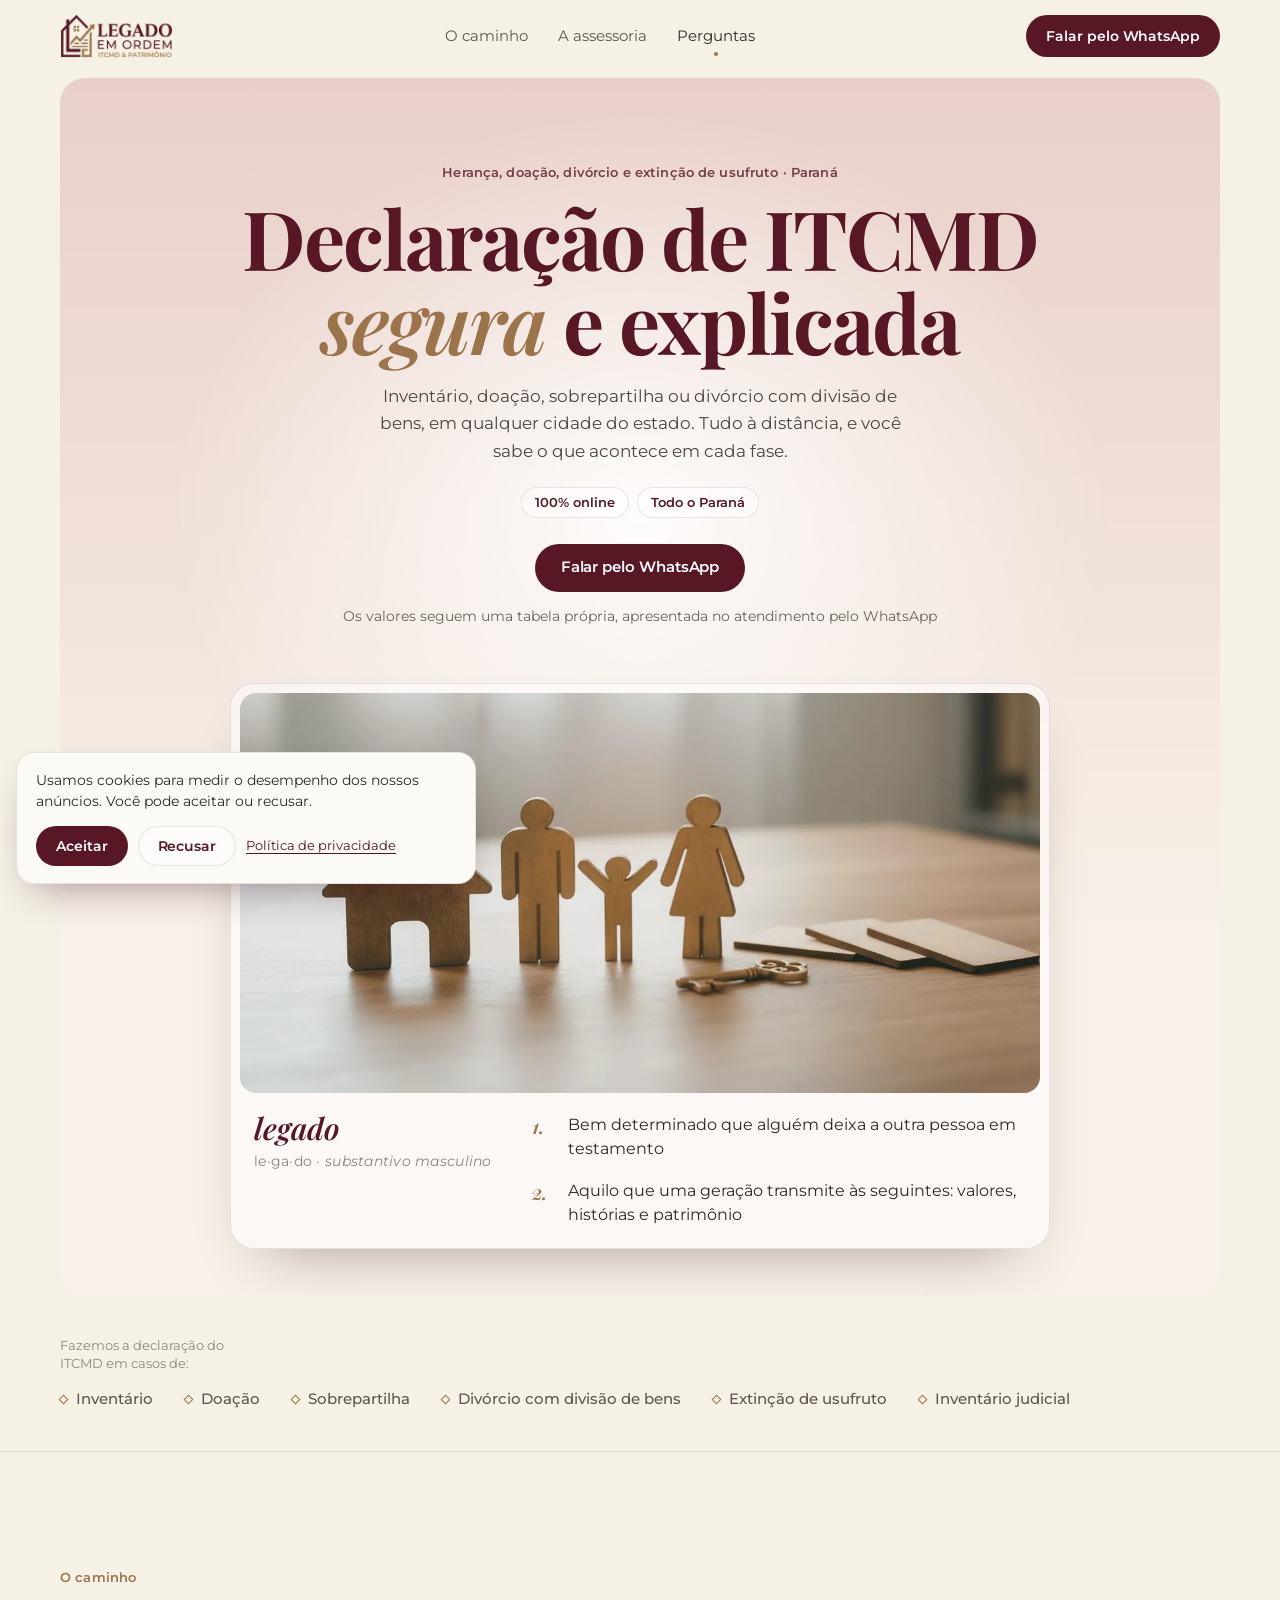
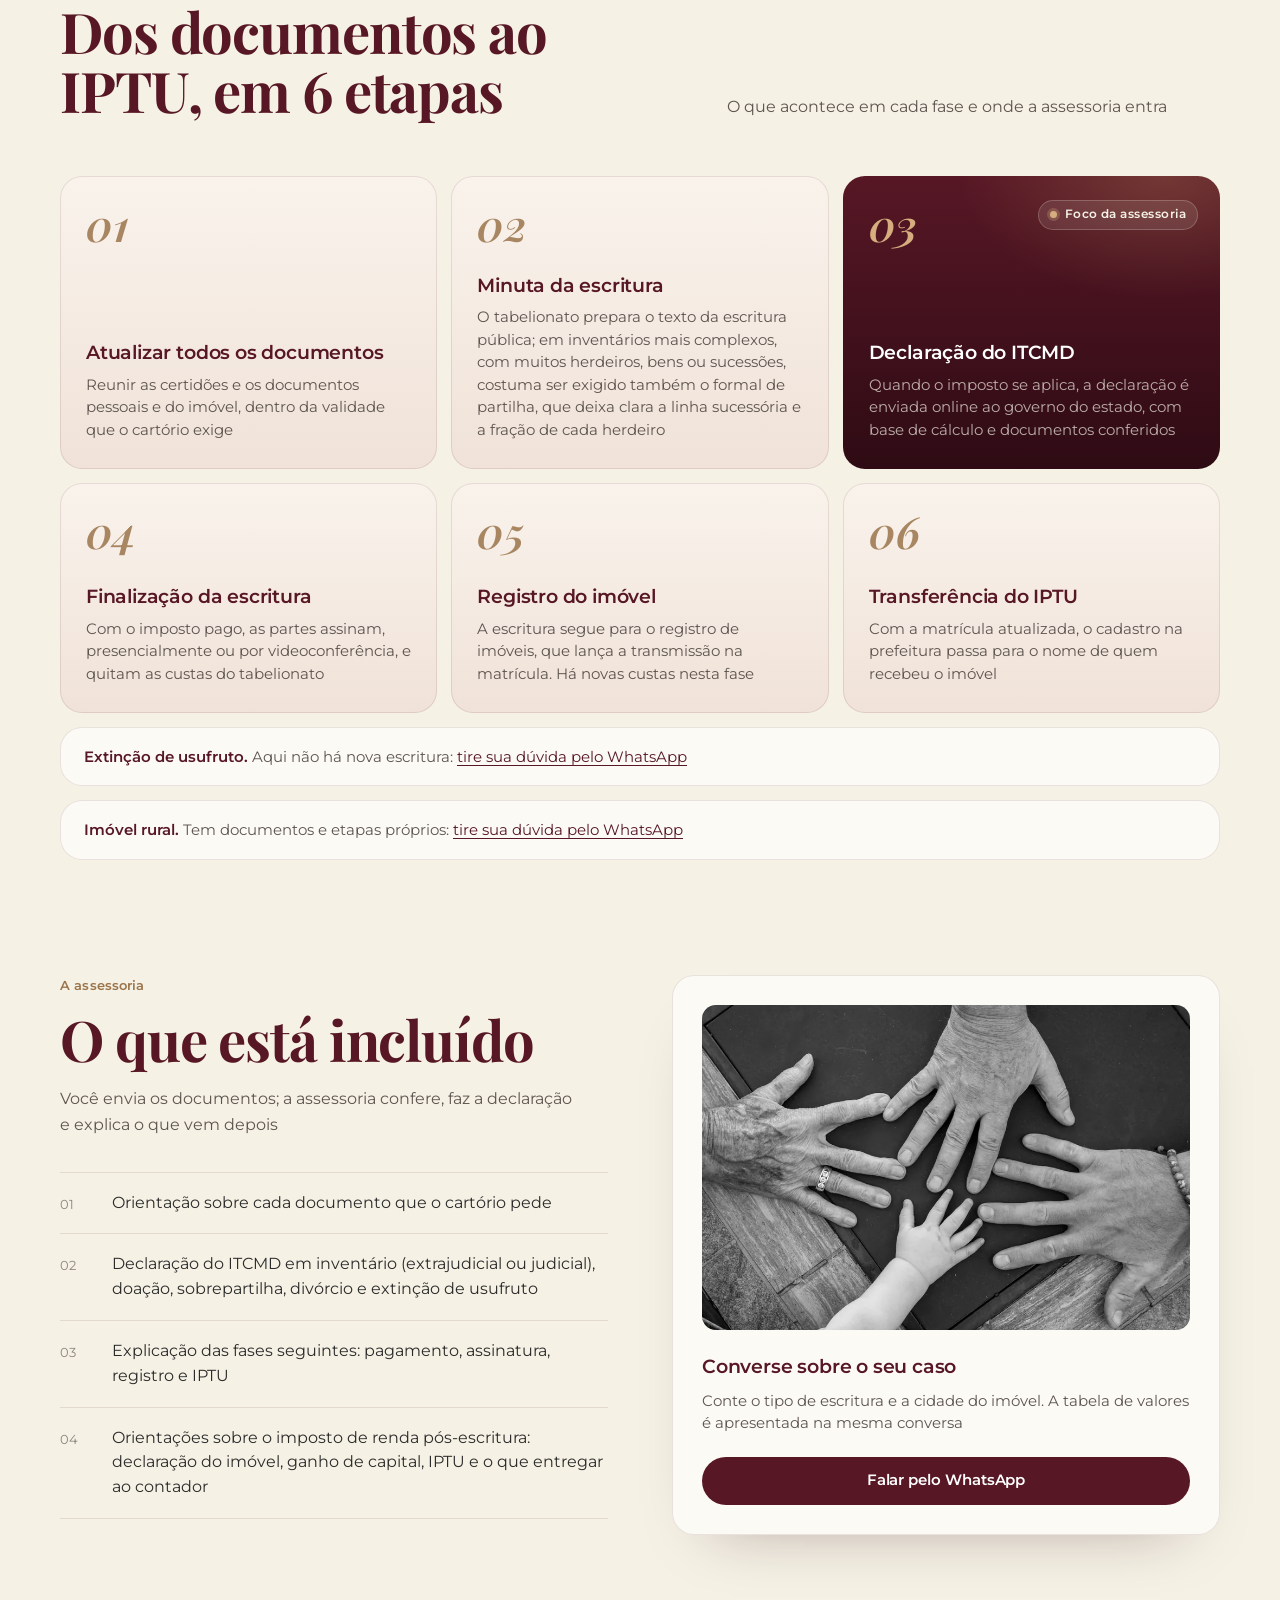
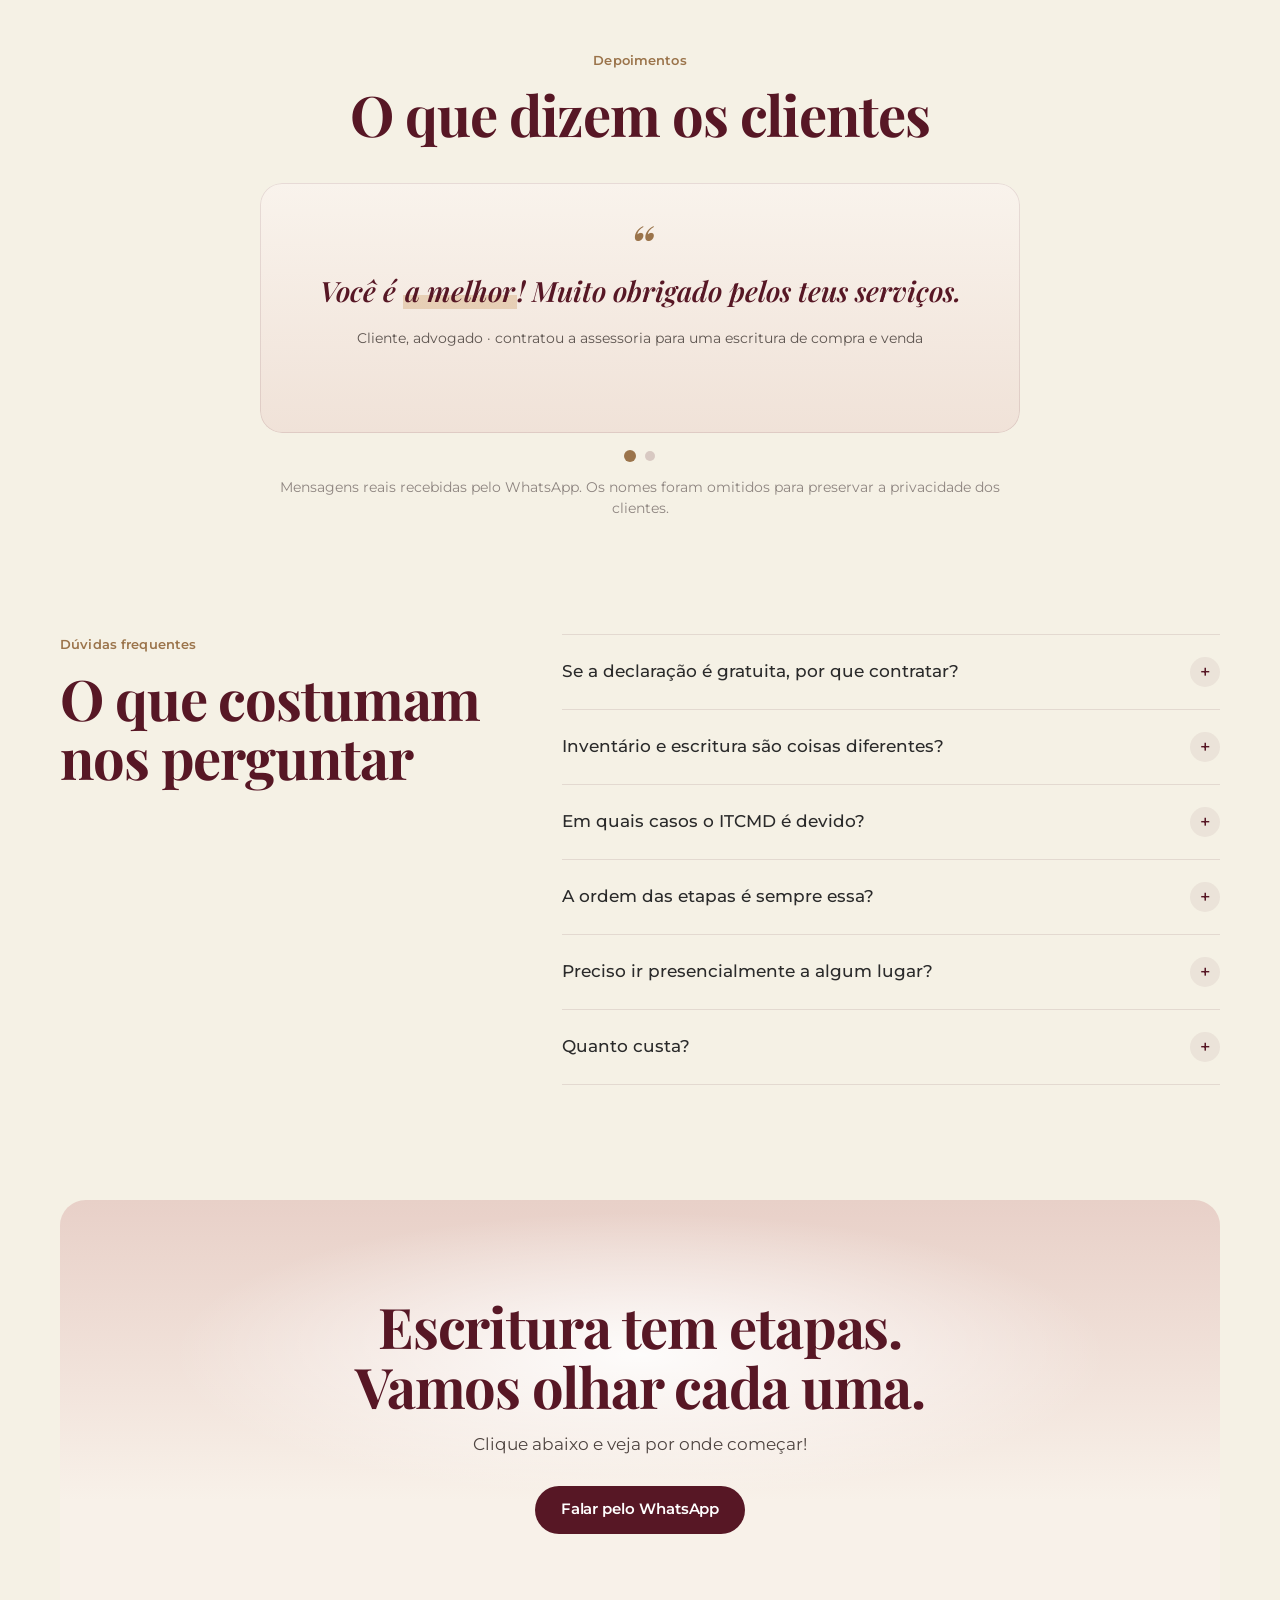
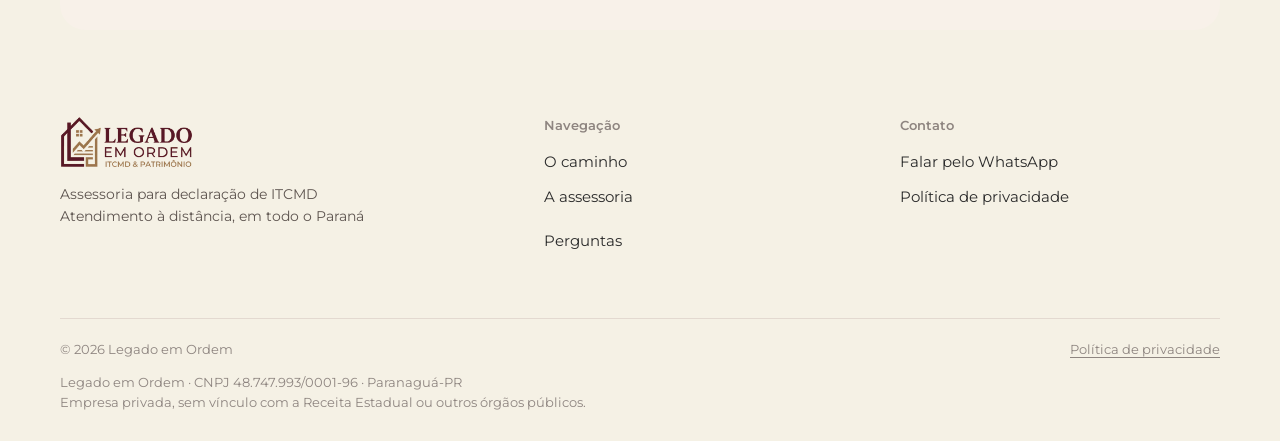
==== commit 76a08b1e: "Adiciona seção de depoimentos anônimos de clientes Co-Authored-By: Claude Opus 5.5 <noreply@anthropi" ====
--- a/index.html
+++ b/index.html
@@ -244,6 +244,21 @@
 .cookies .linkbtn{color:var(--marsala);font-size:13px}
 @media(max-width:899px){.cookies{left:12px;right:12px;bottom:calc(84px + env(safe-area-inset-bottom,0px));padding:12px 14px;border-radius:14px;font-size:13px;line-height:1.4}.cookies .acoes-c{margin-top:8px;gap:8px}.cookies .btn{min-height:34px;padding:0 14px;font-size:12.5px}.cookies .linkbtn{font-size:12px}}
 section[hidden]{display:none}
+/* depoimentos (04/11/2026) */
+.depo{max-width:760px;margin:0 auto;text-align:center}
+.depo .h2{margin-bottom:clamp(28px,4vw,40px)}
+.depo-trilho{display:flex;overflow-x:auto;scroll-snap-type:x mandatory;scroll-behavior:smooth;scrollbar-width:none;border-radius:var(--r-card);list-style:none}
+.depo-trilho::-webkit-scrollbar{display:none}
+.depo-trilho li{flex:0 0 100%;scroll-snap-align:center;padding:clamp(28px,4vw,44px) clamp(22px,4vw,48px);background:linear-gradient(180deg,var(--wash2),var(--wash));box-shadow:inset 0 0 0 1px var(--line);border-radius:var(--r-card)}
+.depo-trilho li+li{margin-left:14px}
+.depo blockquote p{font:italic 600 clamp(21px,2.6vw,28px)/1.4 var(--f-tit);color:var(--marsala);text-wrap:balance}
+.depo blockquote p::before{content:"“";display:block;font-size:56px;line-height:.6;color:var(--gold);margin-bottom:10px}
+.depo mark{background:linear-gradient(transparent 62%,rgba(214,173,126,.45) 62%);color:inherit;padding:0 2px}
+.depo figcaption{margin-top:18px;font-size:14px;color:var(--soft)}
+.depo-pontos{display:flex;justify-content:center;gap:10px;margin-top:18px}
+.depo-pontos button{width:10px;height:10px;padding:0;border:0;border-radius:50%;background:rgba(87,23,37,.18);cursor:pointer;transition:background .3s,transform .3s}
+.depo-pontos button[aria-current="true"]{background:var(--gold);transform:scale(1.2)}
+.depo .micro{margin-top:16px}
 </style>
 </head>
 <body>
@@ -345,6 +360,17 @@
     <li class="rv"><img src="[data-uri]" alt="Caneta-tinteiro sobre uma folha escrita à mão" width="640" height="427"><div class="txt"><h3>Depois da escritura: o registro no cartório de imóveis</h3><span class="breve">Em breve</span></div></li>
   </ul>
 </div></section>
+
+<section class="sec" id="depoimentos" style="padding-top:0"><div class="wrap"><div class="depo rv">
+  <p class="kicker">Depoimentos</p>
+  <h2 class="h2">O que dizem os clientes</h2>
+  <ul class="depo-trilho" id="depo-trilho" aria-label="Depoimentos de clientes">
+    <li><figure><blockquote><p>Você é <mark>a melhor</mark>! Muito obrigado pelos teus serviços.</p></blockquote><figcaption>Cliente, advogado · contratou a assessoria para uma escritura de compra e venda</figcaption></figure></li>
+    <li><figure><blockquote><p>Parabéns… você é <mark>super diligente e competente</mark>. Vou precisar agendar uma outra missão.</p></blockquote><figcaption>Cliente · fez uma permuta</figcaption></figure></li>
+  </ul>
+  <div class="depo-pontos" id="depo-pontos"></div>
+  <p class="micro">Mensagens reais recebidas pelo WhatsApp. Os nomes foram omitidos para preservar a privacidade dos clientes.</p>
+</div></div></section>
 
 <section class="sec" id="perguntas" style="padding-top:0"><div class="wrap faq-grid">
   <div class="rv"><p class="kicker">Dúvidas frequentes</p><h2 class="h2">O que costumam nos perguntar</h2></div>
@@ -430,6 +456,20 @@
   document.querySelectorAll('[data-politica]').forEach(function(b){b.addEventListener('click',function(){if(dlg.showModal){dlg.showModal();}else{dlg.setAttribute('open','');}});});
 
   document.querySelectorAll('[data-whatsapp],[data-checkout]').forEach(function(a){if(a.getAttribute('href')==='#'){a.addEventListener('click',function(e){e.preventDefault();});}});
+
+  /* depoimentos: passam sozinhos a cada 6 s; param com o mouse em cima, com o foco ou se o visitante preferir menos movimento */
+  var trilho=document.getElementById('depo-trilho'),pontos=document.getElementById('depo-pontos');
+  if(trilho&&pontos){
+    var itens=trilho.children,atual=0,pausa=false,calmo=window.matchMedia&&matchMedia('(prefers-reduced-motion: reduce)').matches;
+    function ir(i){atual=(i+itens.length)%itens.length;trilho.scrollTo({left:itens[atual].offsetLeft-trilho.offsetLeft,behavior:calmo?'auto':'smooth'});marcar();}
+    function marcar(){[].forEach.call(pontos.children,function(b,i){b.setAttribute('aria-current',i===atual?'true':'false');});}
+    [].forEach.call(itens,function(_,i){var b=document.createElement('button');b.type='button';b.setAttribute('aria-label','Depoimento '+(i+1));b.addEventListener('click',function(){ir(i);});pontos.appendChild(b);});
+    marcar();
+    trilho.addEventListener('scroll',function(){var i=Math.round(trilho.scrollLeft/trilho.clientWidth);if(i!==atual&&itens[i]){atual=i;marcar();}},{passive:true});
+    ['mouseenter','focusin','touchstart'].forEach(function(t){trilho.addEventListener(t,function(){pausa=true;},{passive:true});});
+    ['mouseleave','focusout'].forEach(function(t){trilho.addEventListener(t,function(){pausa=false;});});
+    if(!calmo&&itens.length>1){setInterval(function(){if(!pausa&&!document.hidden){ir(atual+1);}},6000);}
+  }
 })();
 </script>
 <script>
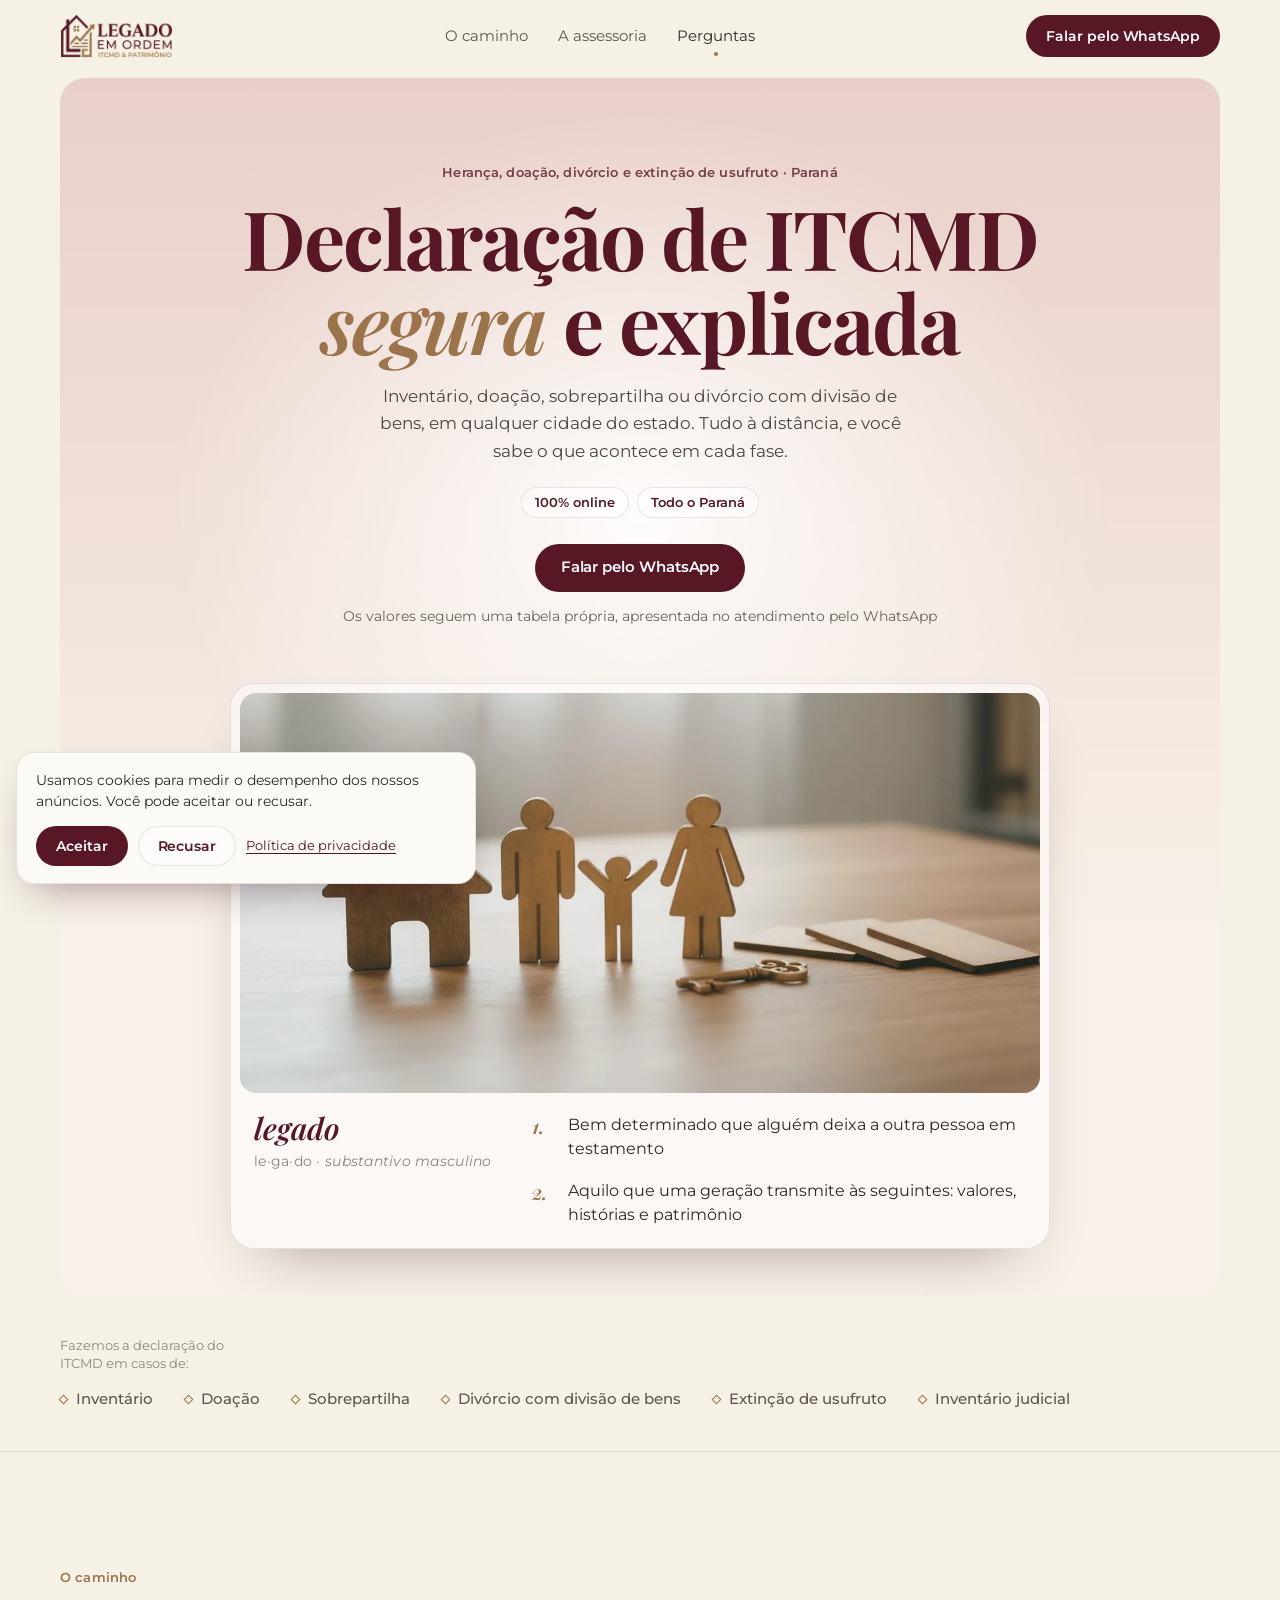
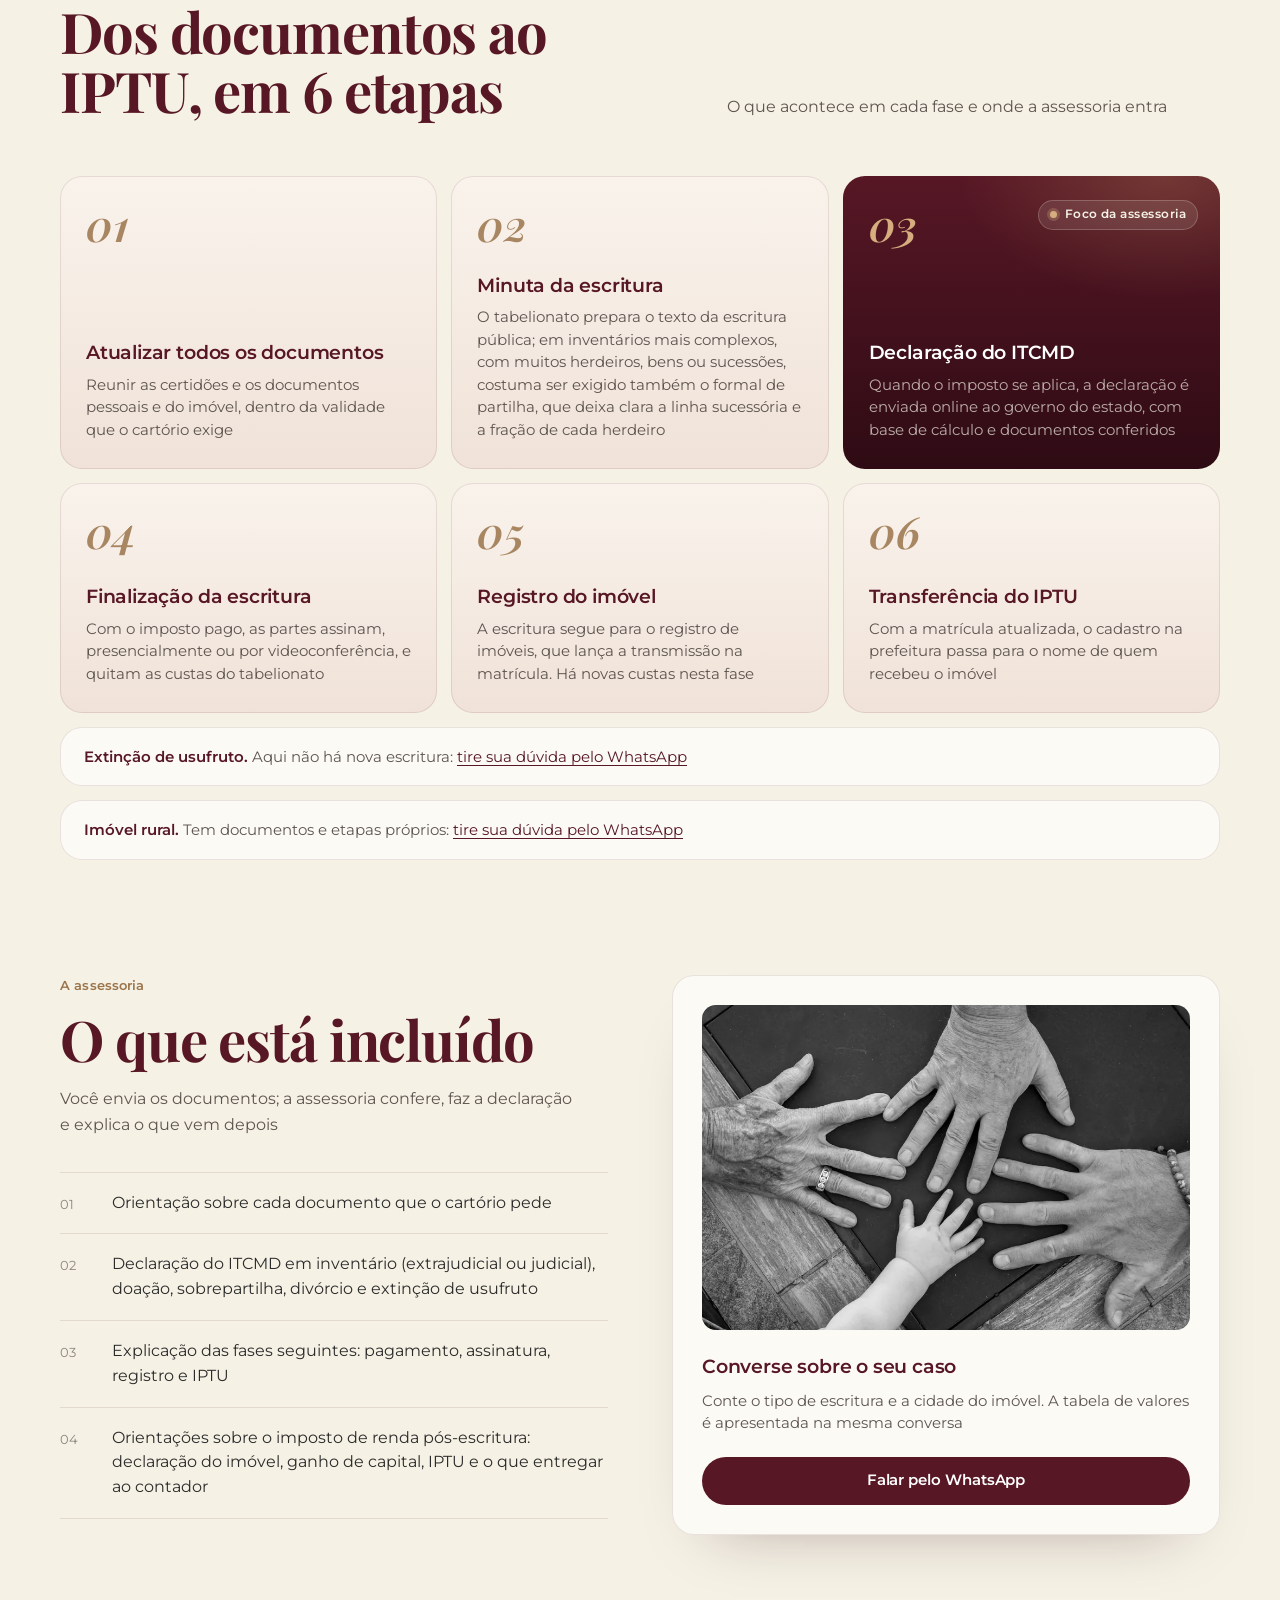
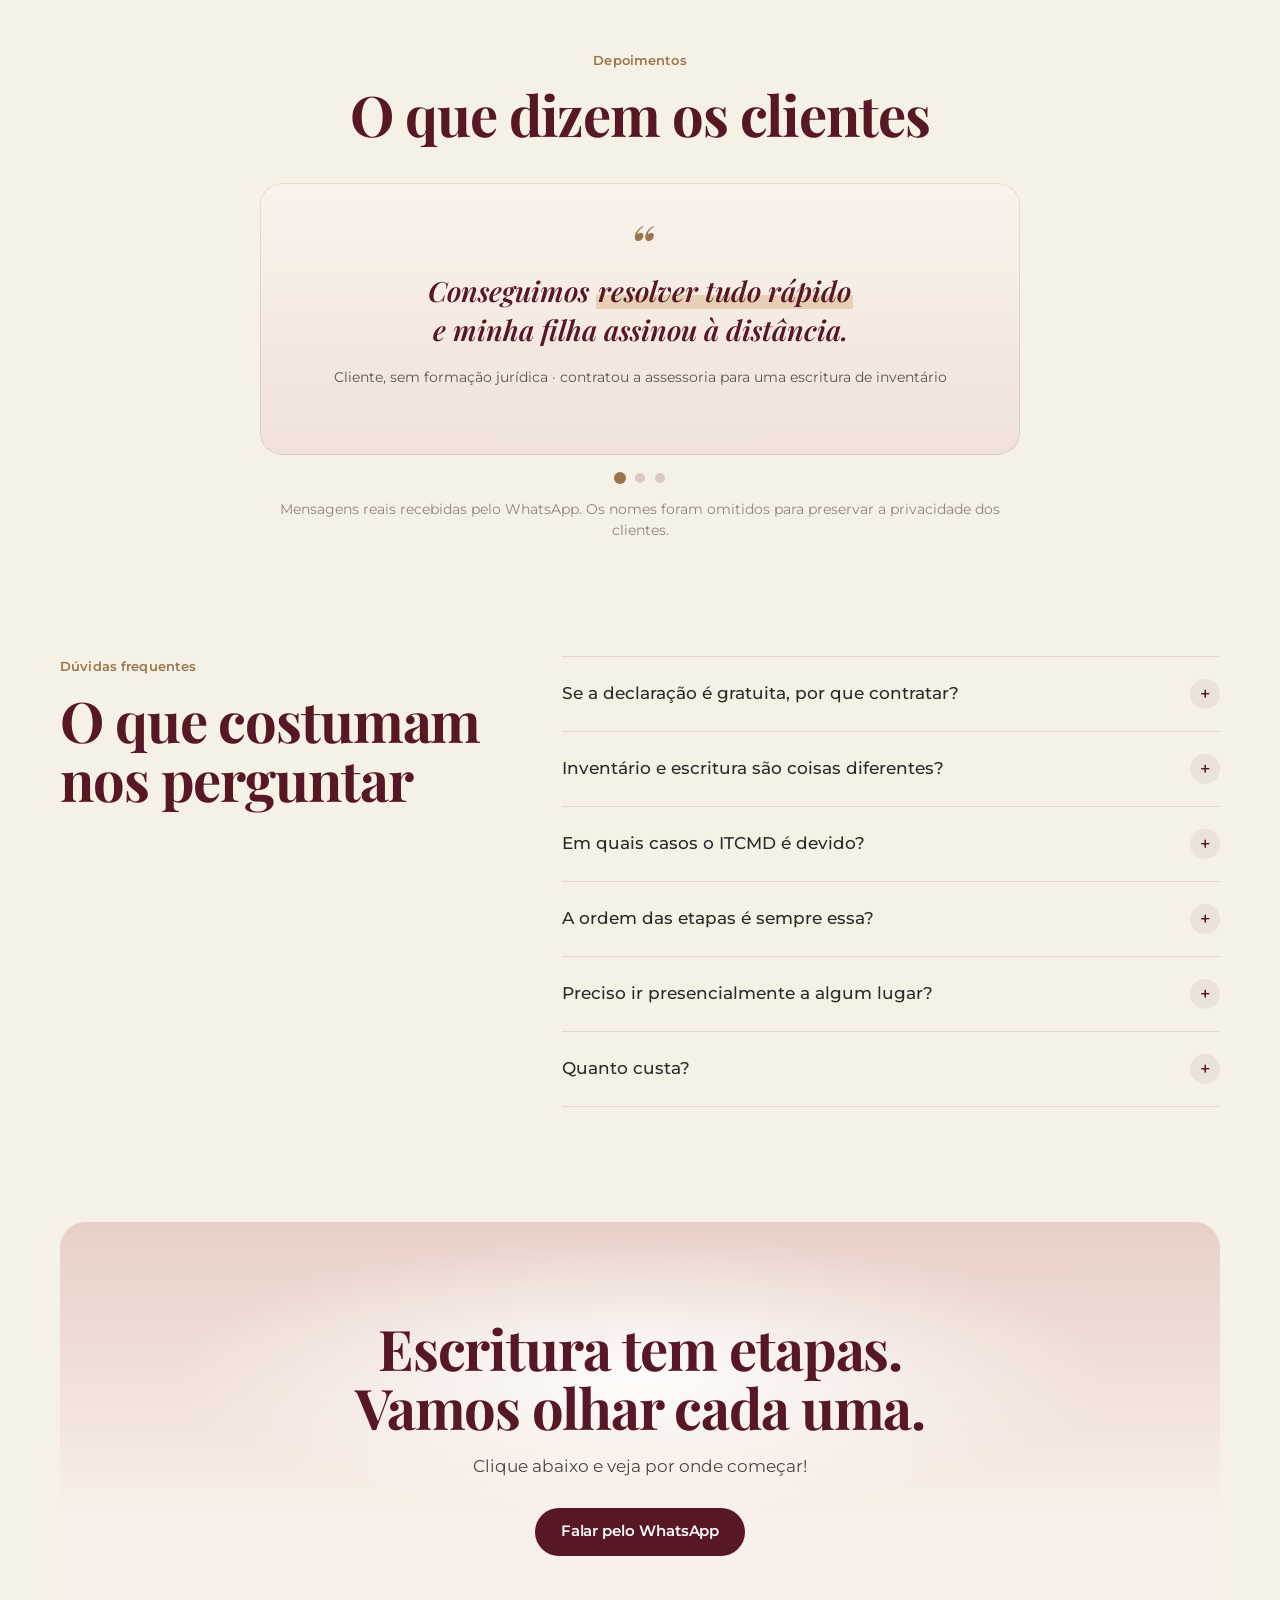
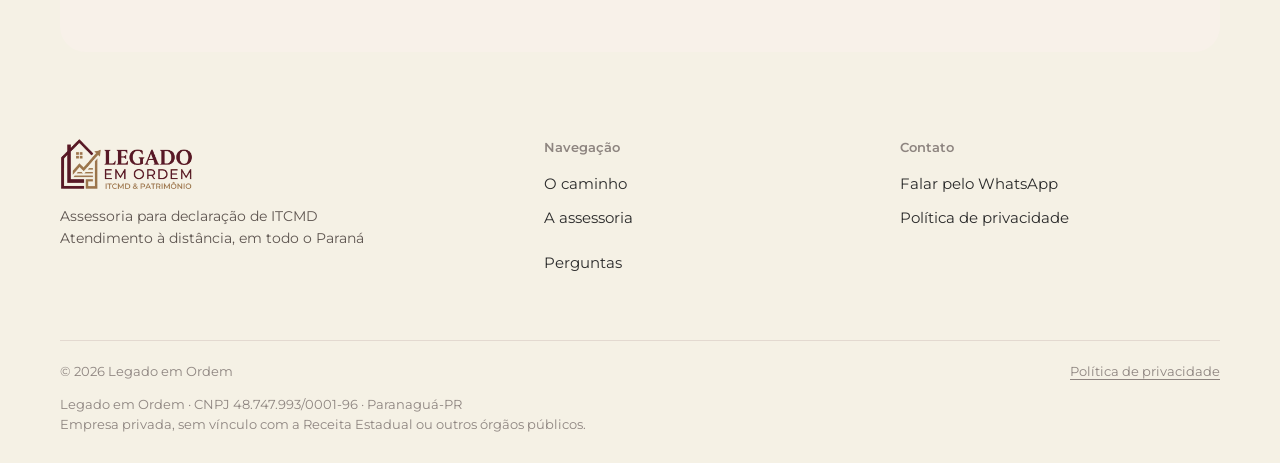
==== commit 73a0095e: "Atualiza depoimentos: inventário, permuta e cessão de direitos hereditários Co-Authored-By: Claude O" ====
--- a/index.html
+++ b/index.html
@@ -365,8 +365,9 @@
   <p class="kicker">Depoimentos</p>
   <h2 class="h2">O que dizem os clientes</h2>
   <ul class="depo-trilho" id="depo-trilho" aria-label="Depoimentos de clientes">
-    <li><figure><blockquote><p>Você é <mark>a melhor</mark>! Muito obrigado pelos teus serviços.</p></blockquote><figcaption>Cliente, advogado · contratou a assessoria para uma escritura de compra e venda</figcaption></figure></li>
-    <li><figure><blockquote><p>Parabéns… você é <mark>super diligente e competente</mark>. Vou precisar agendar uma outra missão.</p></blockquote><figcaption>Cliente · fez uma permuta</figcaption></figure></li>
+    <li><figure><blockquote><p>Conseguimos <mark>resolver tudo rápido</mark> e minha filha assinou à distância.</p></blockquote><figcaption>Cliente, sem formação jurídica · contratou a assessoria para uma escritura de inventário</figcaption></figure></li>
+    <li><figure><blockquote><p>Você é <mark>a melhor</mark>! Muito obrigado pelos teus serviços.</p></blockquote><figcaption>Cliente, advogado · contratou a assessoria para uma escritura de permuta</figcaption></figure></li>
+    <li><figure><blockquote><p>Parabéns… você é <mark>super diligente e competente</mark>. Vou precisar agendar uma outra missão.</p></blockquote><figcaption>Cliente, advogado · contratou a assessoria para uma escritura de cessão de direitos hereditários</figcaption></figure></li>
   </ul>
   <div class="depo-pontos" id="depo-pontos"></div>
   <p class="micro">Mensagens reais recebidas pelo WhatsApp. Os nomes foram omitidos para preservar a privacidade dos clientes.</p>
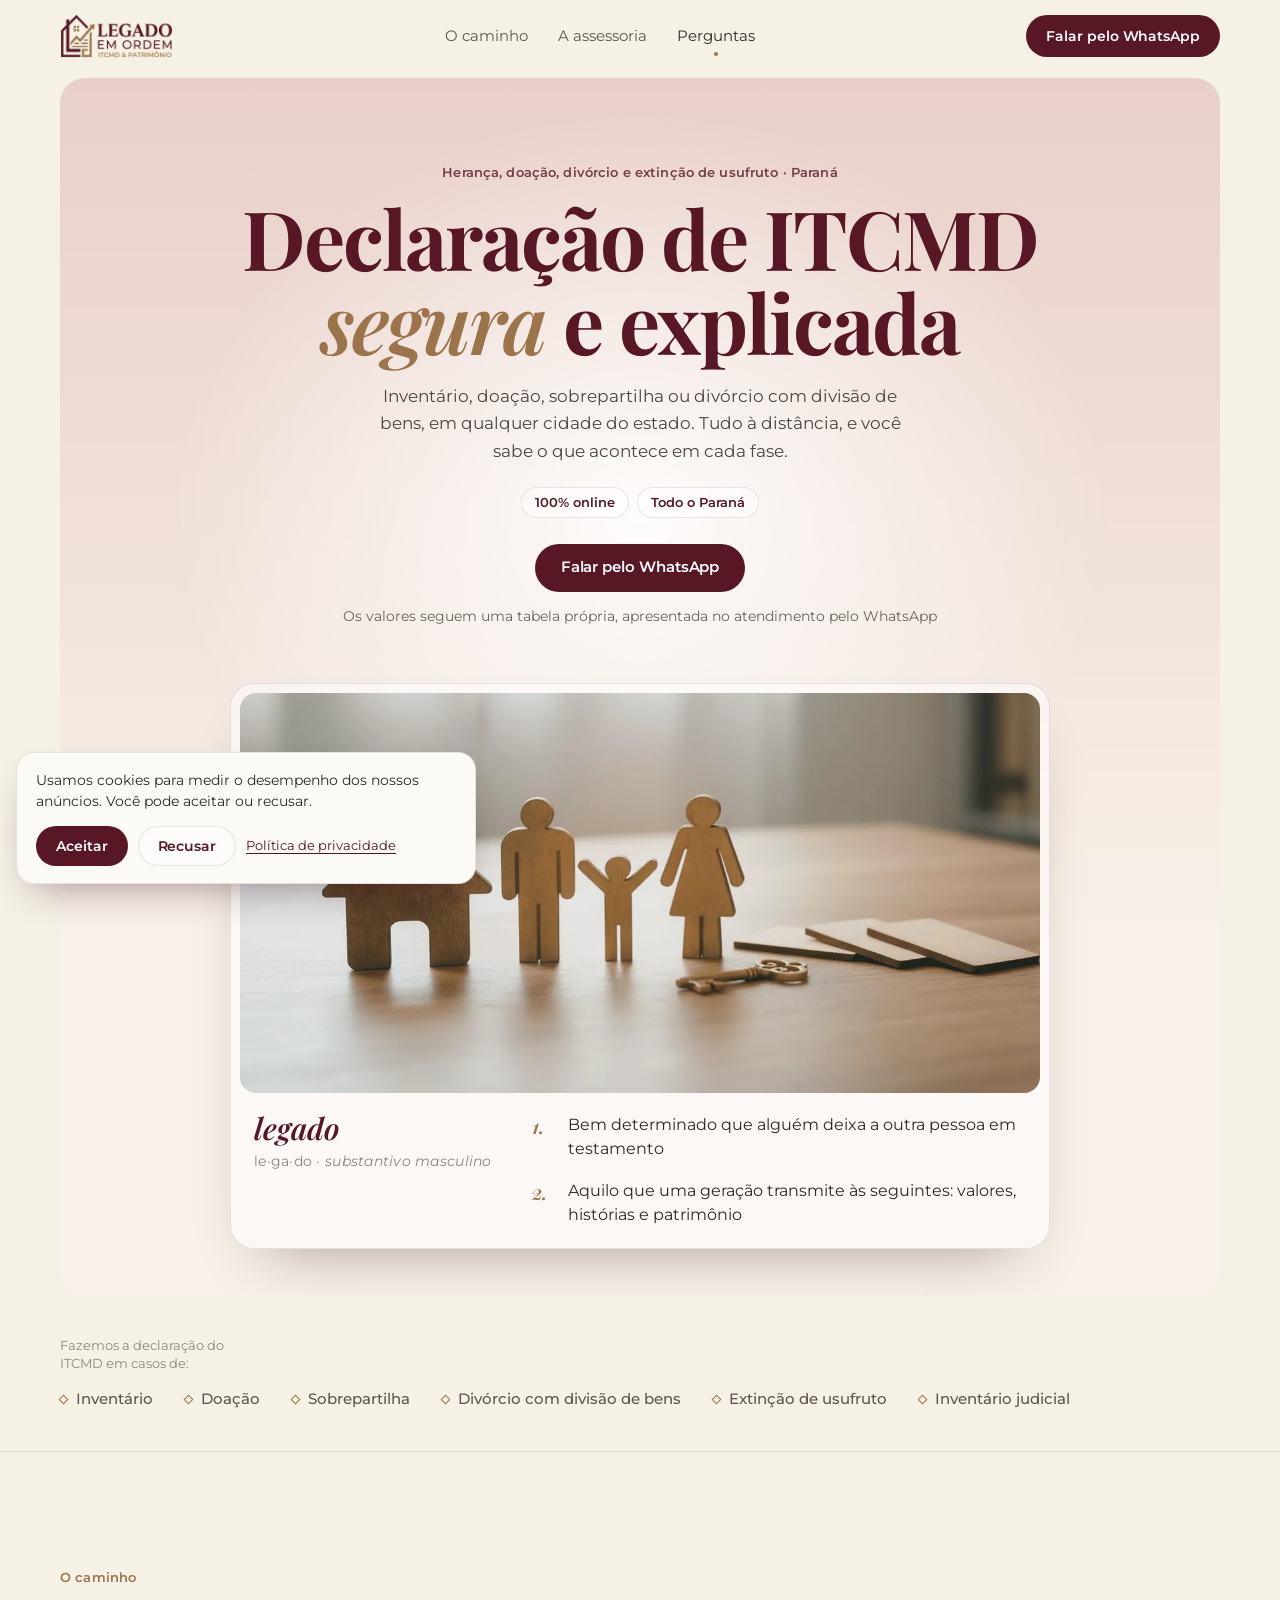
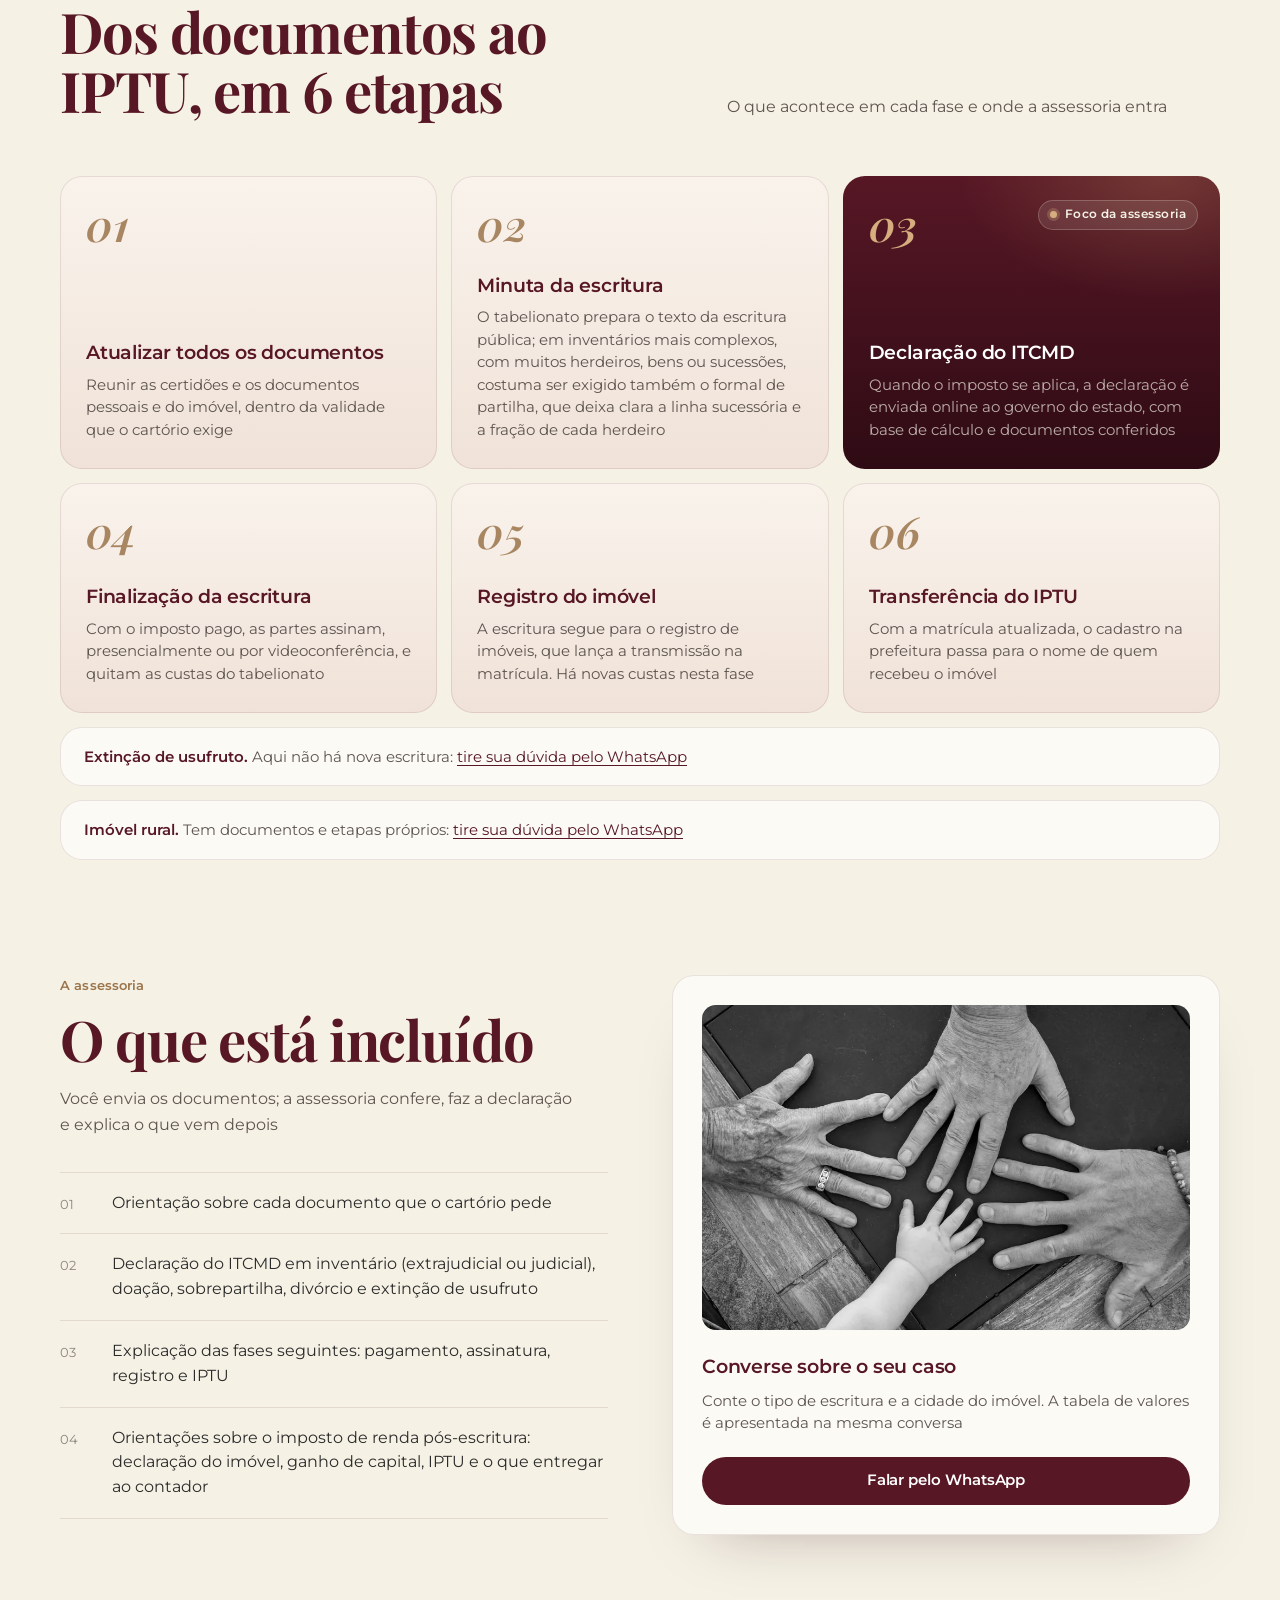
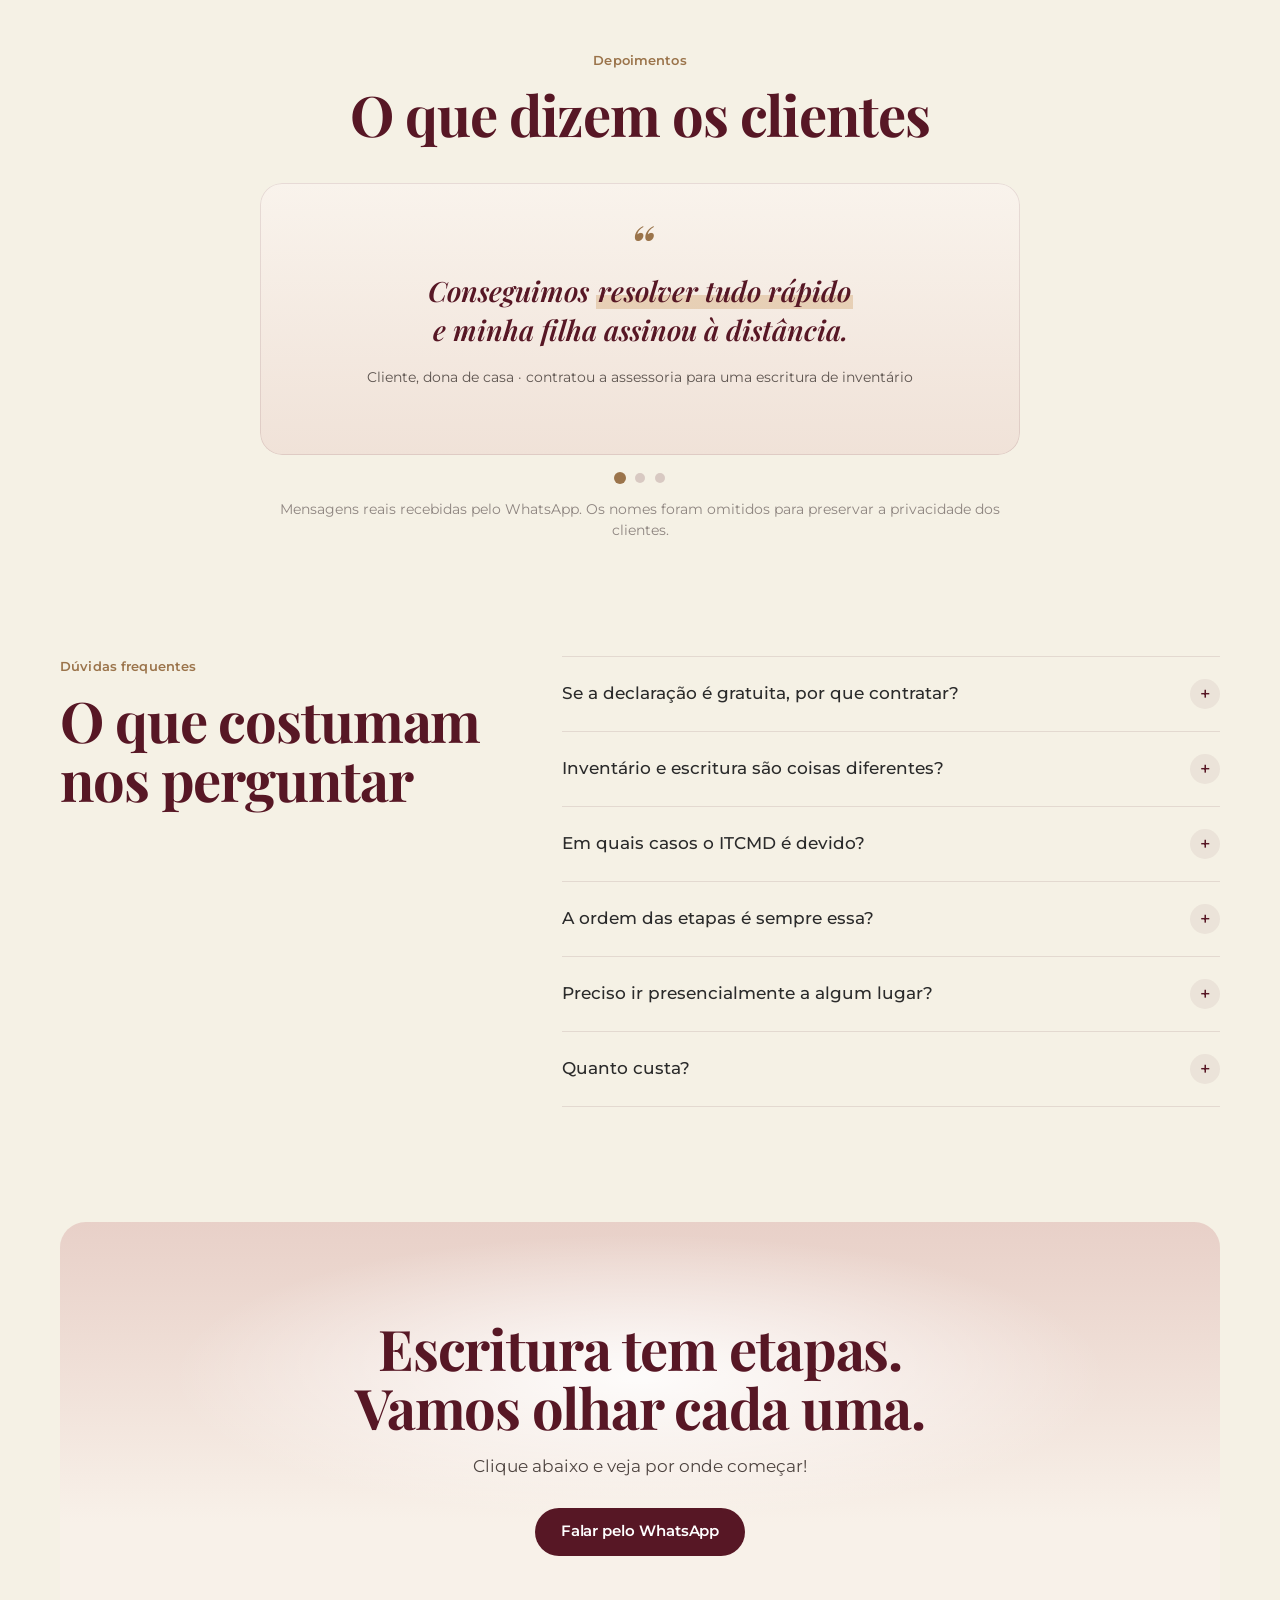
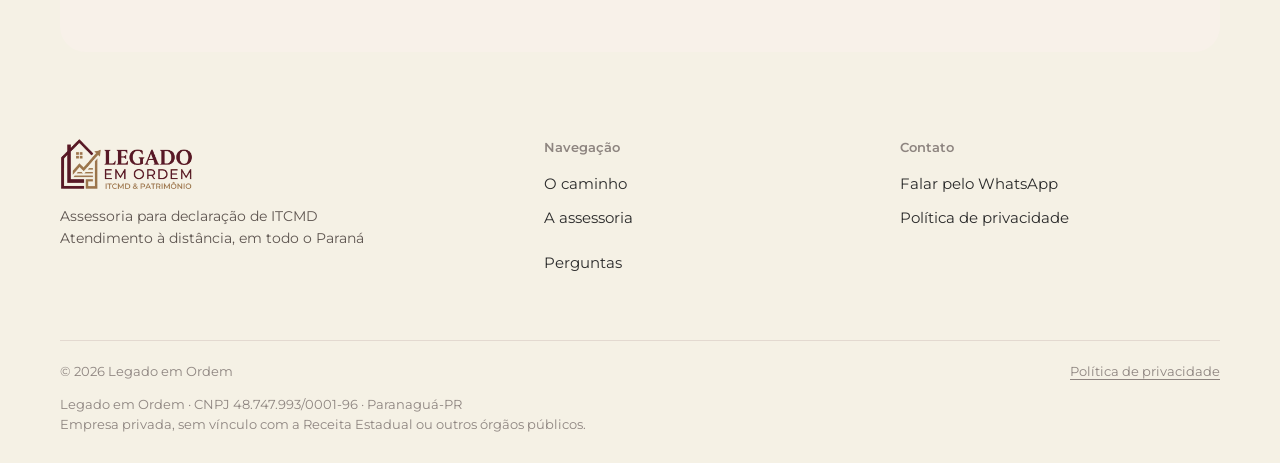
==== commit b96f8f01: "Depoimento de inventário: descreve a cliente como dona de casa Co-Authored-By: Claude Opus 5.5 <nore" ====
--- a/index.html
+++ b/index.html
@@ -365,7 +365,7 @@
   <p class="kicker">Depoimentos</p>
   <h2 class="h2">O que dizem os clientes</h2>
   <ul class="depo-trilho" id="depo-trilho" aria-label="Depoimentos de clientes">
-    <li><figure><blockquote><p>Conseguimos <mark>resolver tudo rápido</mark> e minha filha assinou à distância.</p></blockquote><figcaption>Cliente, sem formação jurídica · contratou a assessoria para uma escritura de inventário</figcaption></figure></li>
+    <li><figure><blockquote><p>Conseguimos <mark>resolver tudo rápido</mark> e minha filha assinou à distância.</p></blockquote><figcaption>Cliente, dona de casa · contratou a assessoria para uma escritura de inventário</figcaption></figure></li>
     <li><figure><blockquote><p>Você é <mark>a melhor</mark>! Muito obrigado pelos teus serviços.</p></blockquote><figcaption>Cliente, advogado · contratou a assessoria para uma escritura de permuta</figcaption></figure></li>
     <li><figure><blockquote><p>Parabéns… você é <mark>super diligente e competente</mark>. Vou precisar agendar uma outra missão.</p></blockquote><figcaption>Cliente, advogado · contratou a assessoria para uma escritura de cessão de direitos hereditários</figcaption></figure></li>
   </ul>
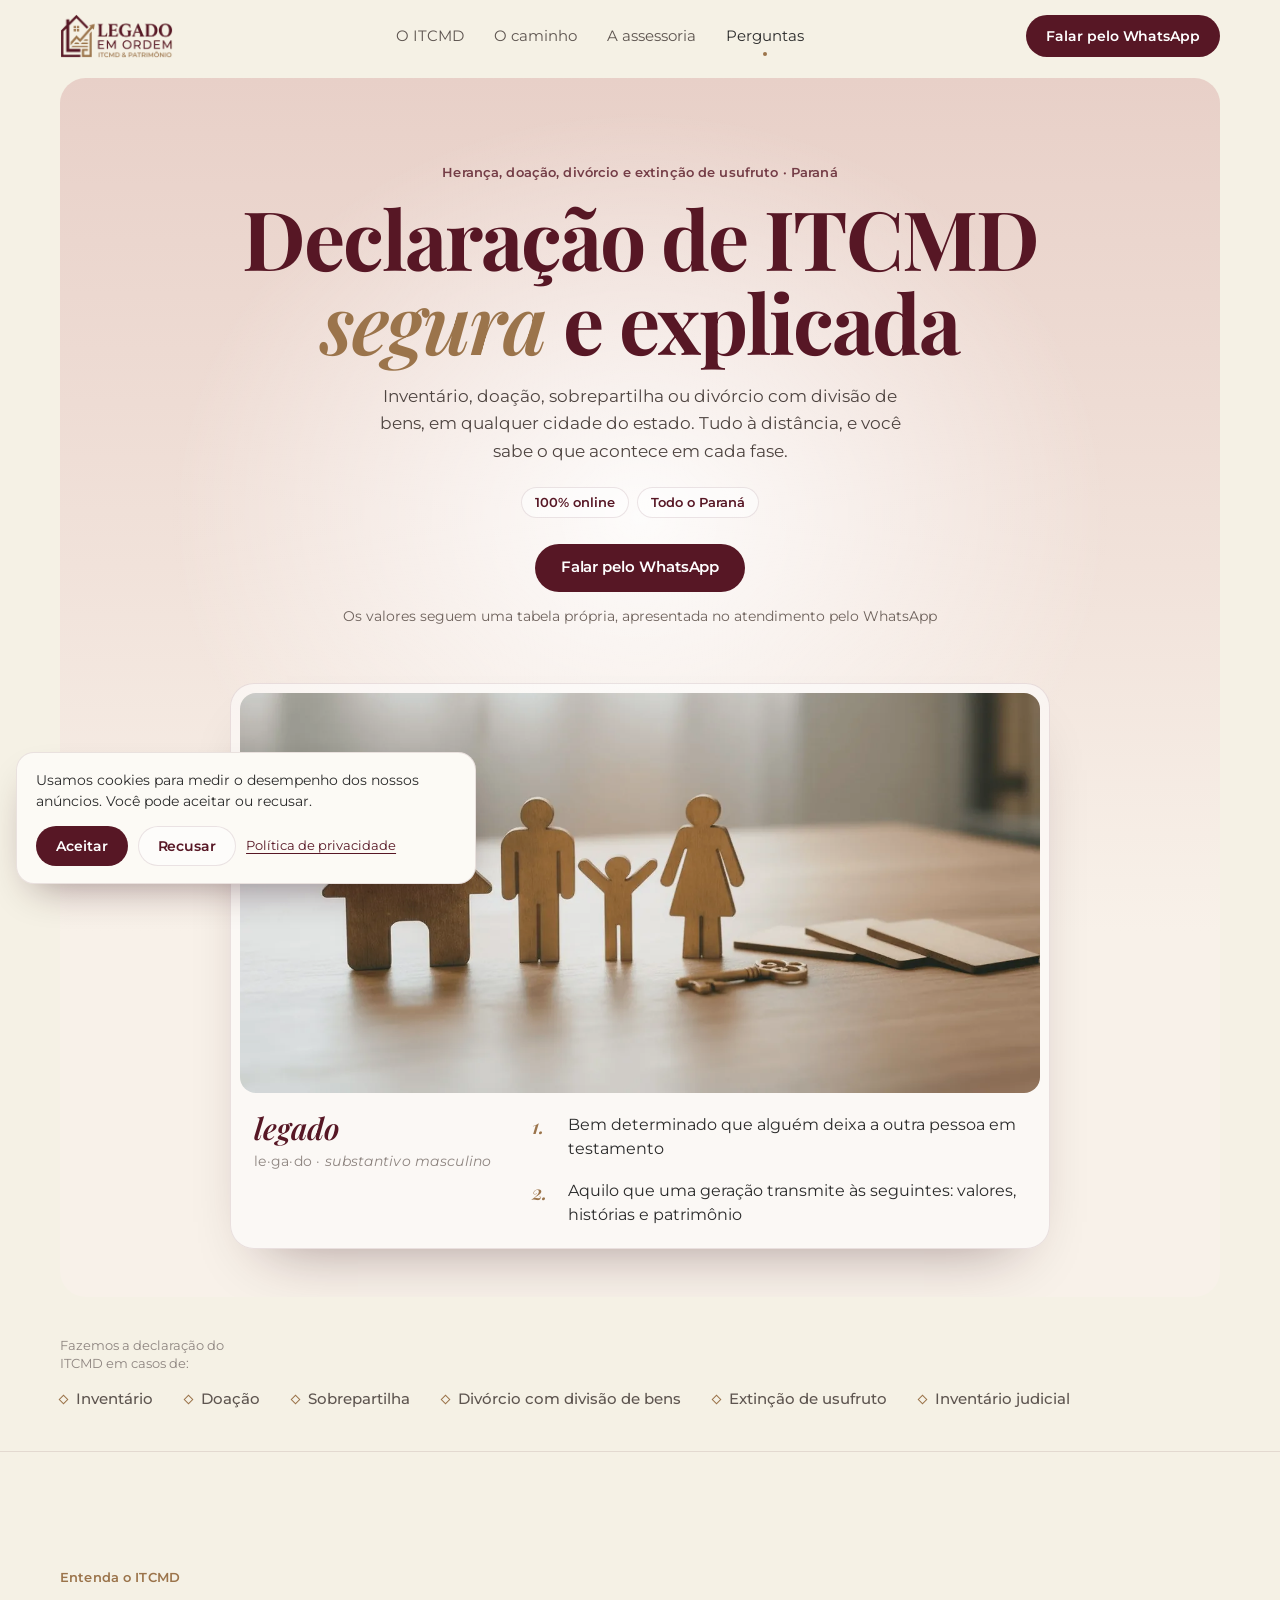
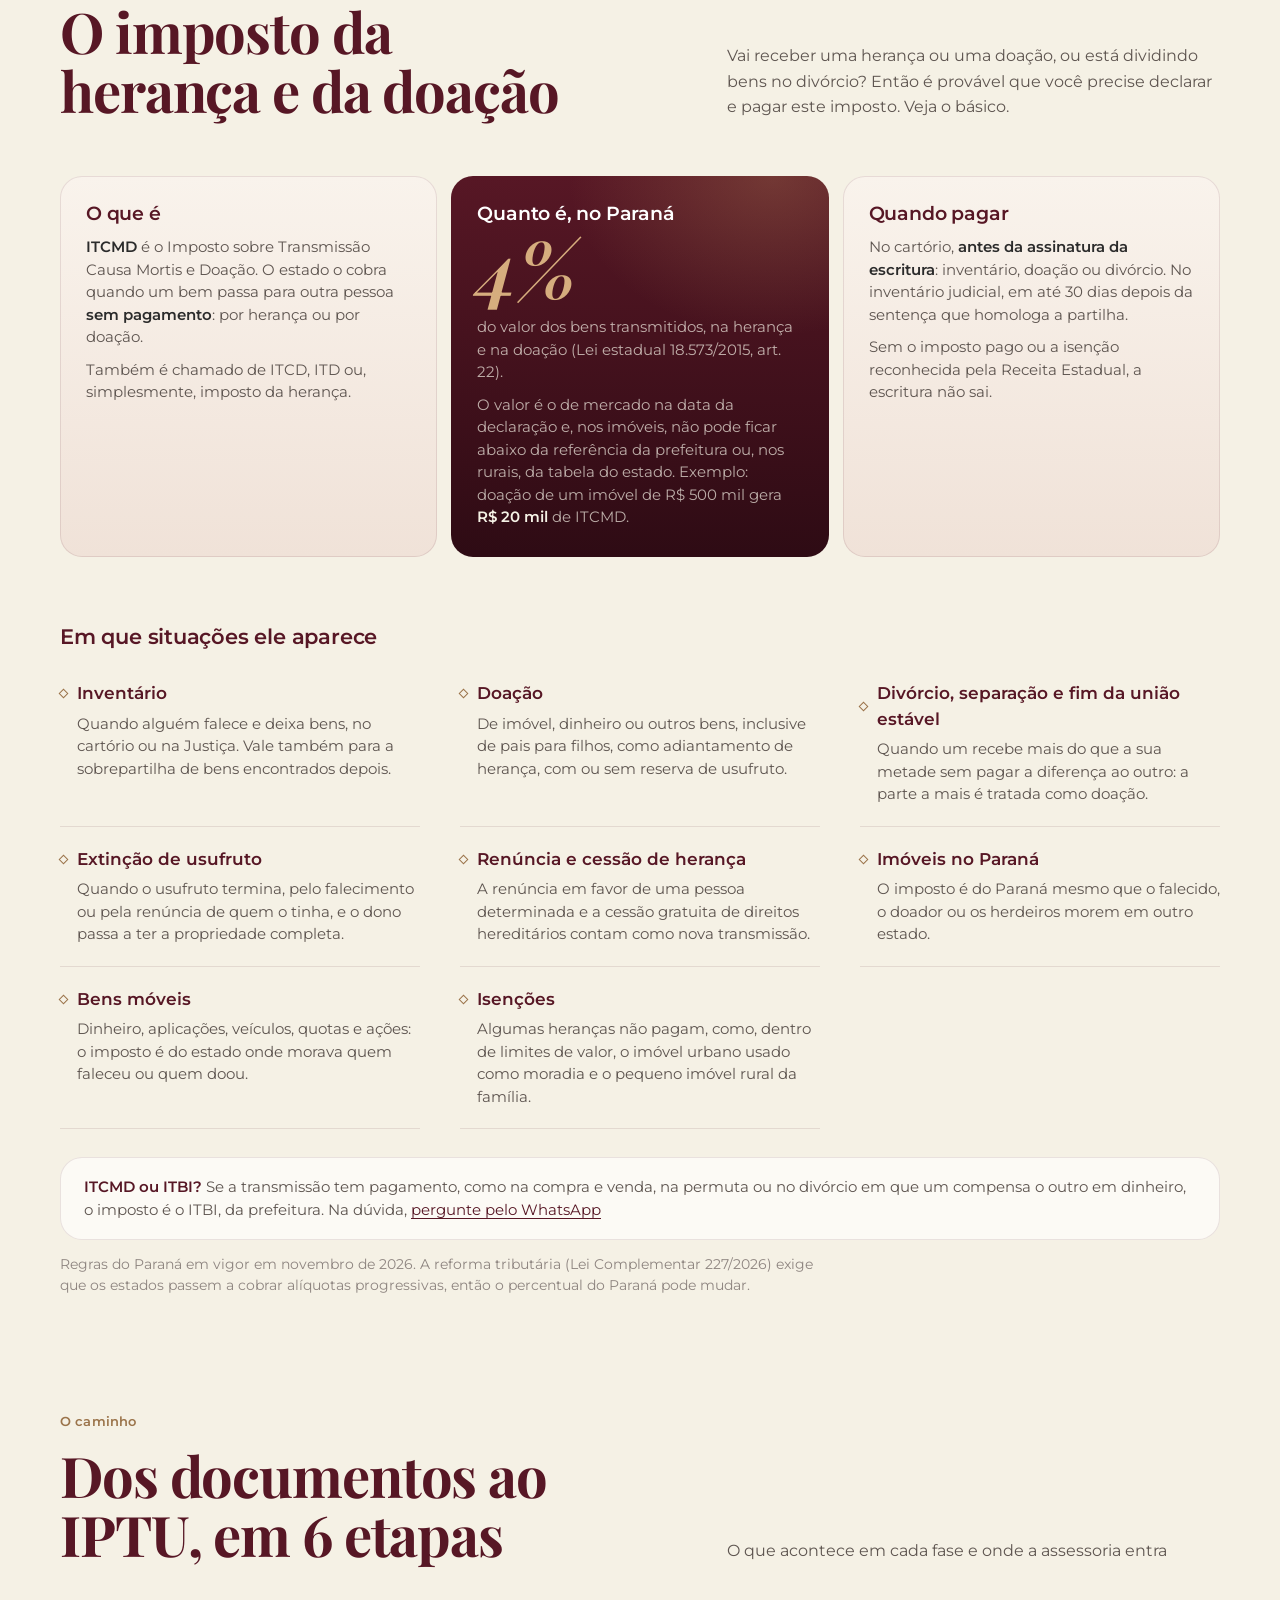
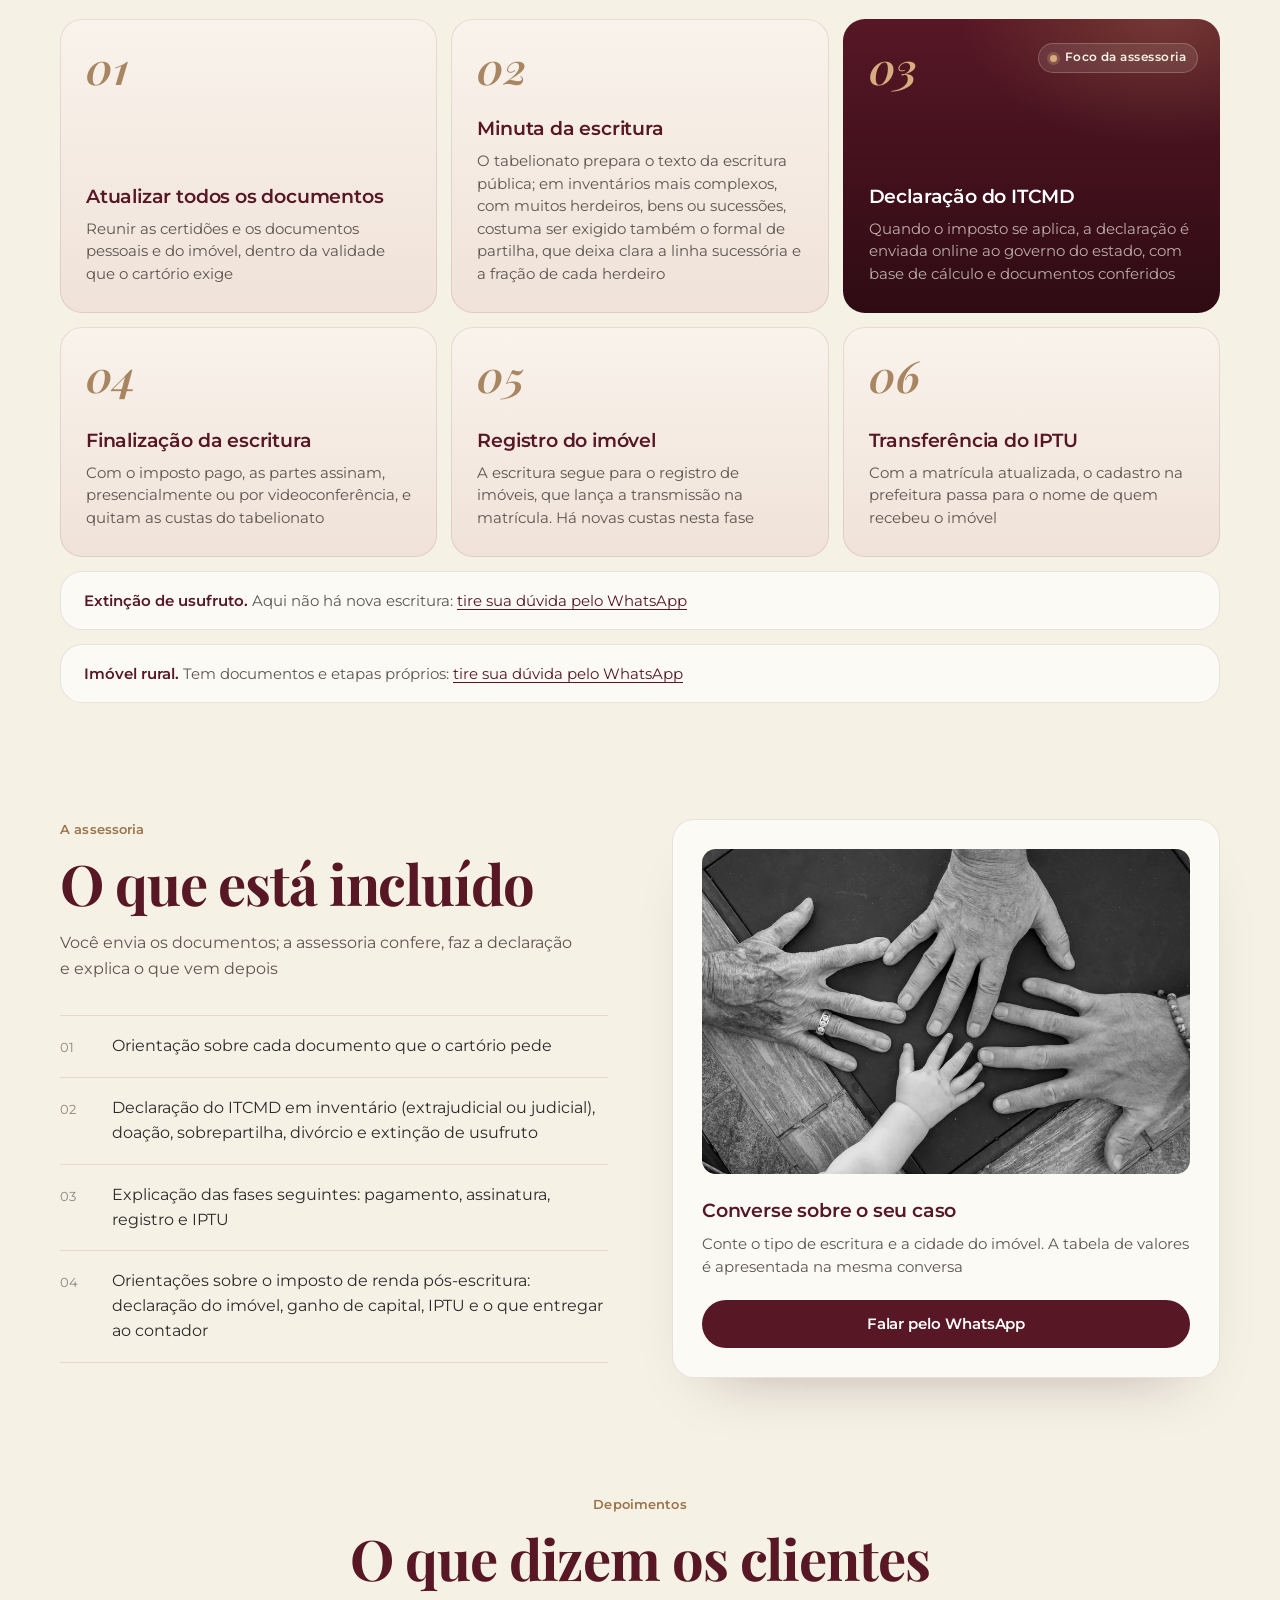
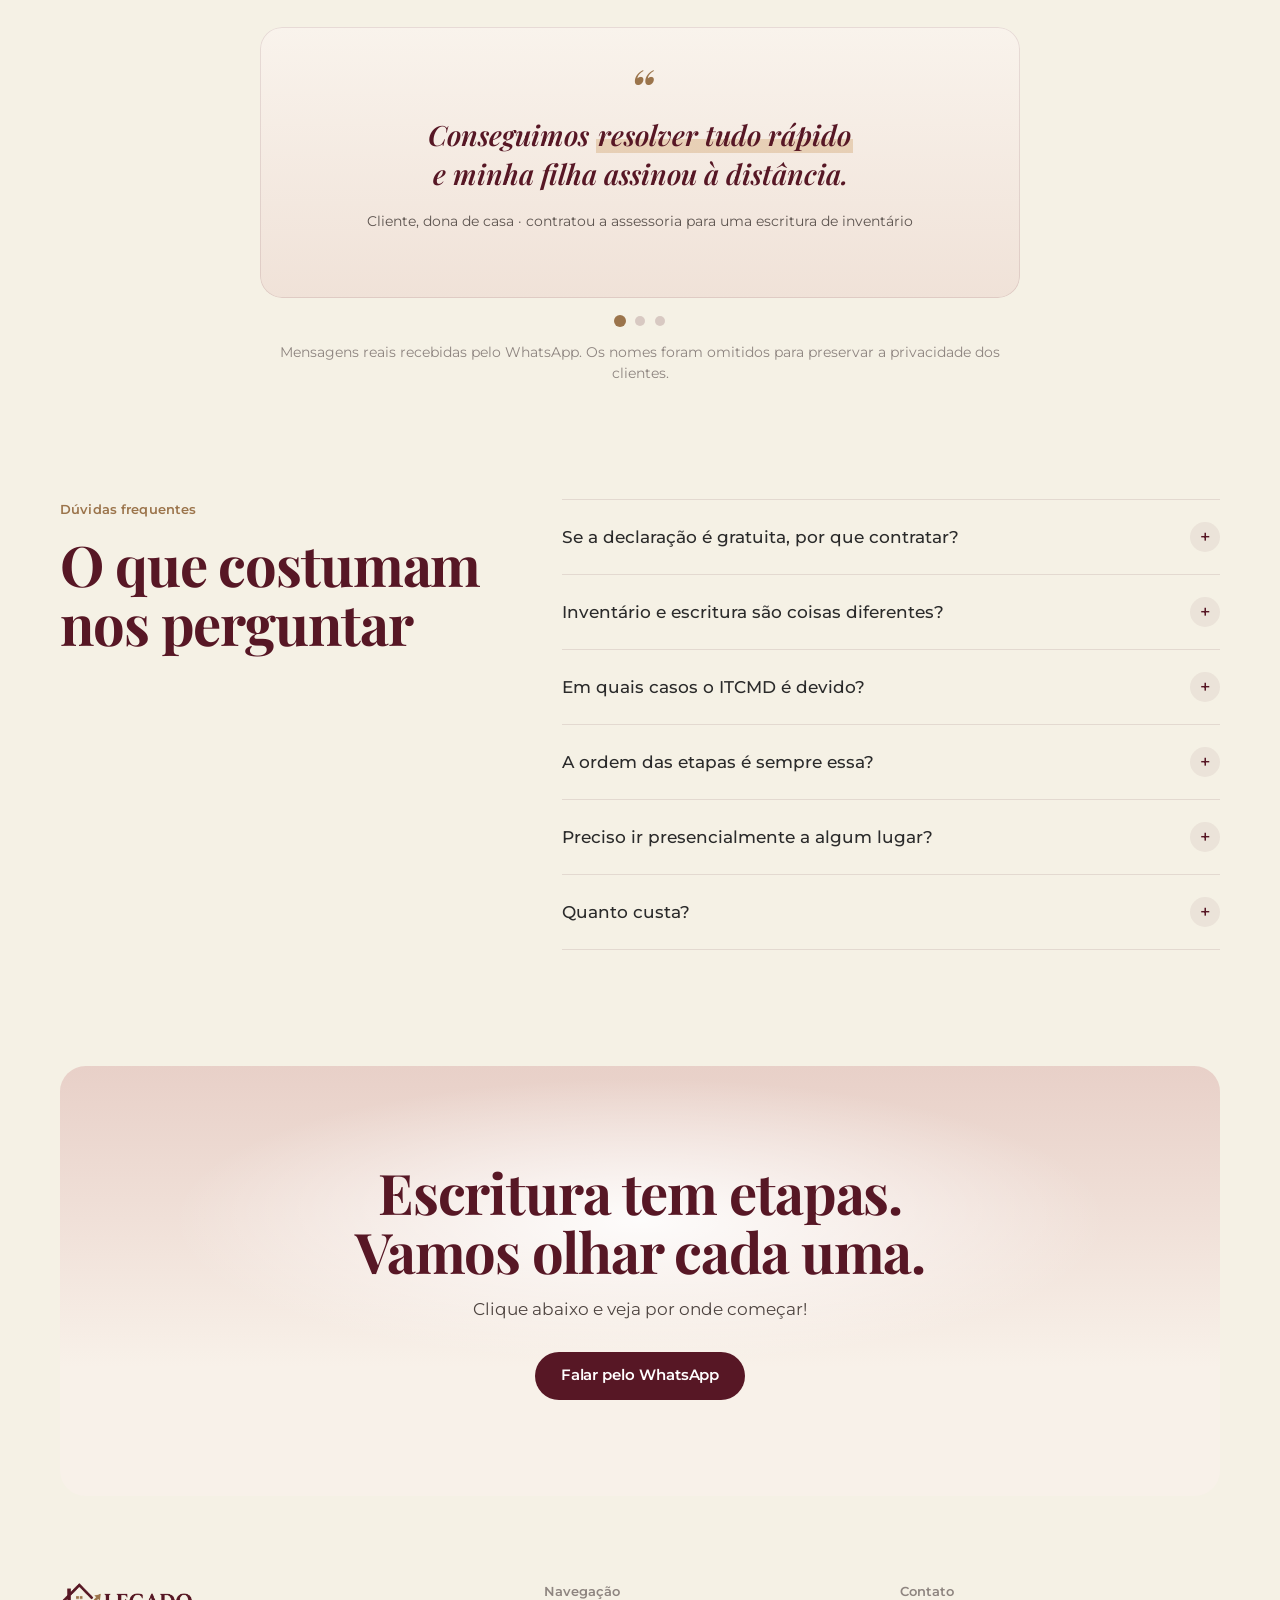
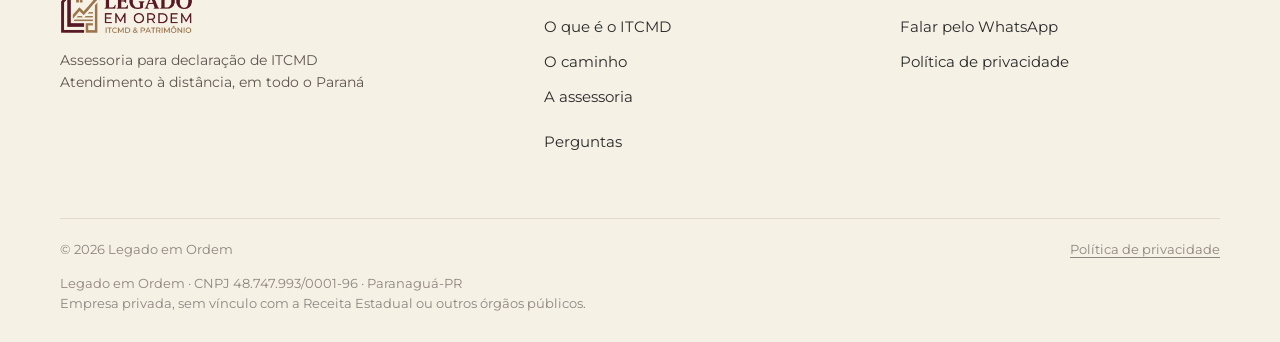
==== commit 0ba51712: "Adiciona seção explicativa sobre o ITCMD: o que é, quanto é no Paraná, quando pagar e em que situaçõ" ====
--- a/index.html
+++ b/index.html
@@ -259,17 +259,36 @@
 .depo-pontos button{width:10px;height:10px;padding:0;border:0;border-radius:50%;background:rgba(87,23,37,.18);cursor:pointer;transition:background .3s,transform .3s}
 .depo-pontos button[aria-current="true"]{background:var(--gold);transform:scale(1.2)}
 .depo .micro{margin-top:16px}
+/* o que é o ITCMD (04/11/2026) */
+.itc-base{list-style:none;display:grid;gap:14px;grid-template-columns:repeat(auto-fit,minmax(min(100%,300px),1fr))}
+.itc-base li{border-radius:var(--r-card);padding:26px 26px 28px;background:linear-gradient(180deg,var(--wash2),var(--wash));box-shadow:inset 0 0 0 1px var(--line)}
+.itc-base h3{font-family:var(--f-txt);font-weight:600;font-size:19px;letter-spacing:-.01em;line-height:1.3}
+.itc-base p{margin-top:10px;font-size:14.5px;color:var(--soft)}
+.itc-base p b{color:var(--text);font-weight:600}
+.itc-base li.foco{background:radial-gradient(90% 70% at 85% 0,rgba(189,142,92,.28),transparent 60%),linear-gradient(180deg,var(--marsala),var(--deep2));box-shadow:none}
+.itc-base li.foco h3{color:#fff}
+.itc-base li.foco p{color:var(--ondeep-soft)}
+.itc-base li.foco p b{color:var(--ondeep)}
+.itc-num{display:block;margin:4px 0 2px;font:italic 600 clamp(58px,7vw,76px)/1 var(--f-tit);color:var(--gold-l)}
+.itc-sub{margin:clamp(44px,6vw,64px) 0 8px;font-family:var(--f-txt);font-weight:600;font-size:21px;letter-spacing:-.01em}
+.itc-casos{list-style:none;display:grid;gap:0 40px;grid-template-columns:repeat(auto-fit,minmax(min(100%,320px),1fr))}
+.itc-casos li{padding:20px 0;border-bottom:1px solid var(--line)}
+.itc-casos h4{display:flex;align-items:center;gap:10px;font-weight:600;font-size:16.5px;color:var(--marsala)}
+.itc-casos h4::before{content:"";flex:none;width:7px;height:7px;rotate:45deg;border:1.5px solid var(--gold)}
+.itc-casos p{margin-top:6px;padding-left:17px;font-size:14.5px;color:var(--soft)}
+.itc .bento-nota{margin-top:28px}
+.itc .micro{max-width:56em}
 </style>
 </head>
 <body>
 <header class="nav" id="nav"><div class="wrap navin">
   <a class="marca" href="#inicio" aria-label="Legado em Ordem, início"><img src="[data-uri]" alt="Legado em Ordem · ITCMD &amp; Patrimônio" width="480" height="187"></a>
   <nav class="links" aria-label="Menu principal">
-    <a class="link" href="#caminho">O caminho</a><a class="link" href="#assessoria">A assessoria</a><a class="link" href="#perguntas">Perguntas</a>
+    <a class="link" href="#itcmd">O ITCMD</a><a class="link" href="#caminho">O caminho</a><a class="link" href="#assessoria">A assessoria</a><a class="link" href="#perguntas">Perguntas</a>
   </nav>
   <a class="btn" href="https://wa.me/5541991531196?text=Ol%C3%A1%21%20Vim%20pelo%20site%20Legado%20em%20Ordem%20e%20gostaria%20de%20saber%20mais%20sobre%20a%20declara%C3%A7%C3%A3o%20de%20ITCMD." target="_blank" rel="noopener" data-whatsapp>Falar pelo WhatsApp</a>
   <details class="menu-m"><summary aria-label="Abrir menu"><span></span></summary>
-    <nav aria-label="Menu"><a href="#caminho">O caminho</a><a href="#assessoria">A assessoria</a><a href="#perguntas">Perguntas</a></nav>
+    <nav aria-label="Menu"><a href="#itcmd">O que é o ITCMD</a><a href="#caminho">O caminho</a><a href="#assessoria">A assessoria</a><a href="#perguntas">Perguntas</a></nav>
   </details>
 </div></header>
 
@@ -300,7 +319,34 @@
   <ul><li>Inventário</li><li>Doação</li><li>Sobrepartilha</li><li>Divórcio com divisão de bens</li><li>Extinção de usufruto</li><li>Inventário judicial</li></ul>
 </div></section>
 
-<section class="sec" id="caminho"><div class="wrap">
+<section class="sec itc" id="itcmd"><div class="wrap">
+  <div class="intro rv">
+    <div><p class="kicker">Entenda o ITCMD</p><h2 class="h2">O imposto da herança e da doação</h2></div>
+    <p class="lede">Vai receber uma herança ou uma doação, ou está dividindo bens no divórcio? Então é provável que você precise declarar e pagar este imposto. Veja o básico.</p>
+  </div>
+  <ul class="itc-base">
+    <li class="rv"><h3>O que é</h3><p><b>ITCMD</b> é o Imposto sobre Transmissão Causa Mortis e Doação. O estado o cobra quando um bem passa para outra pessoa <b>sem pagamento</b>: por herança ou por doação.</p><p>Também é chamado de ITCD, ITD ou, simplesmente, imposto da herança.</p></li>
+    <li class="rv foco"><h3>Quanto é, no Paraná</h3><span class="itc-num">4%</span><p>do valor dos bens transmitidos, na herança e na doação (Lei estadual 18.573/2015, art. 22).</p><p>O valor é o de mercado na data da declaração e, nos imóveis, não pode ficar abaixo da referência da prefeitura ou, nos rurais, da tabela do estado. Exemplo: doação de um imóvel de R$&nbsp;500&nbsp;mil gera <b>R$&nbsp;20&nbsp;mil</b> de ITCMD.</p></li>
+    <li class="rv"><h3>Quando pagar</h3><p>No cartório, <b>antes da assinatura da escritura</b>: inventário, doação ou divórcio. No inventário judicial, em até 30 dias depois da sentença que homologa a partilha.</p><p>Sem o imposto pago ou a isenção reconhecida pela Receita Estadual, a escritura não sai.</p></li>
+  </ul>
+
+  <h3 class="itc-sub rv">Em que situações ele aparece</h3>
+  <ul class="itc-casos rv">
+    <li><h4>Inventário</h4><p>Quando alguém falece e deixa bens, no cartório ou na Justiça. Vale também para a sobrepartilha de bens encontrados depois.</p></li>
+    <li><h4>Doação</h4><p>De imóvel, dinheiro ou outros bens, inclusive de pais para filhos, como adiantamento de herança, com ou sem reserva de usufruto.</p></li>
+    <li><h4>Divórcio, separação e fim da união estável</h4><p>Quando um recebe mais do que a sua metade sem pagar a diferença ao outro: a parte a mais é tratada como doação.</p></li>
+    <li><h4>Extinção de usufruto</h4><p>Quando o usufruto termina, pelo falecimento ou pela renúncia de quem o tinha, e o dono passa a ter a propriedade completa.</p></li>
+    <li><h4>Renúncia e cessão de herança</h4><p>A renúncia em favor de uma pessoa determinada e a cessão gratuita de direitos hereditários contam como nova transmissão.</p></li>
+    <li><h4>Imóveis no Paraná</h4><p>O imposto é do Paraná mesmo que o falecido, o doador ou os herdeiros morem em outro estado.</p></li>
+    <li><h4>Bens móveis</h4><p>Dinheiro, aplicações, veículos, quotas e ações: o imposto é do estado onde morava quem faleceu ou quem doou.</p></li>
+    <li><h4>Isenções</h4><p>Algumas heranças não pagam, como, dentro de limites de valor, o imóvel urbano usado como moradia e o pequeno imóvel rural da família.</p></li>
+  </ul>
+
+  <p class="bento-nota rv"><b>ITCMD ou ITBI?</b> Se a transmissão tem pagamento, como na compra e venda, na permuta ou no divórcio em que um compensa o outro em dinheiro, o imposto é o ITBI, da prefeitura. Na dúvida, <a href="https://wa.me/5541991531196?text=Ol%C3%A1%21%20Vim%20pelo%20site%20Legado%20em%20Ordem%20e%20gostaria%20de%20saber%20mais%20sobre%20a%20declara%C3%A7%C3%A3o%20de%20ITCMD." target="_blank" rel="noopener" data-whatsapp style="color:var(--marsala);text-decoration:underline;text-underline-offset:3px">pergunte pelo WhatsApp</a></p>
+  <p class="micro rv">Regras do Paraná em vigor em novembro de 2026. A reforma tributária (Lei Complementar 227/2026) exige que os estados passem a cobrar alíquotas progressivas, então o percentual do Paraná pode mudar.</p>
+</div></section>
+
+<section class="sec" id="caminho" style="padding-top:0"><div class="wrap">
   <div class="intro rv">
     <div><p class="kicker">O caminho</p><h2 class="h2">Dos documentos ao IPTU, em 6 etapas</h2></div>
     <p class="lede">O que acontece em cada fase e onde a assessoria entra</p>
@@ -400,7 +446,7 @@
       <a class="marca" href="#inicio" aria-label="Legado em Ordem, início"><img src="[data-uri]" alt="Legado em Ordem" width="480" height="187"></a>
       <p class="rod-txt">Assessoria para declaração de ITCMD<br>Atendimento à distância, em todo o Paraná</p>
     </div>
-    <div><h4>Navegação</h4><ul><li><a href="#caminho">O caminho</a></li><li><a href="#assessoria">A assessoria</a></li><li></li><li><a href="#perguntas">Perguntas</a></li></ul></div>
+    <div><h4>Navegação</h4><ul><li><a href="#itcmd">O que é o ITCMD</a></li><li><a href="#caminho">O caminho</a></li><li><a href="#assessoria">A assessoria</a></li><li></li><li><a href="#perguntas">Perguntas</a></li></ul></div>
     <div><h4>Contato</h4><ul><li><a href="https://wa.me/5541991531196?text=Ol%C3%A1%21%20Vim%20pelo%20site%20Legado%20em%20Ordem%20e%20gostaria%20de%20saber%20mais%20sobre%20a%20declara%C3%A7%C3%A3o%20de%20ITCMD." target="_blank" rel="noopener" data-whatsapp>Falar pelo WhatsApp</a></li><li><button type="button" class="linkbtn" data-politica>Política de privacidade</button></li></ul></div>
   </div>
   <div class="rod-base"><span>© 2026 Legado em Ordem</span><button type="button" class="linkbtn" data-politica>Política de privacidade</button></div>
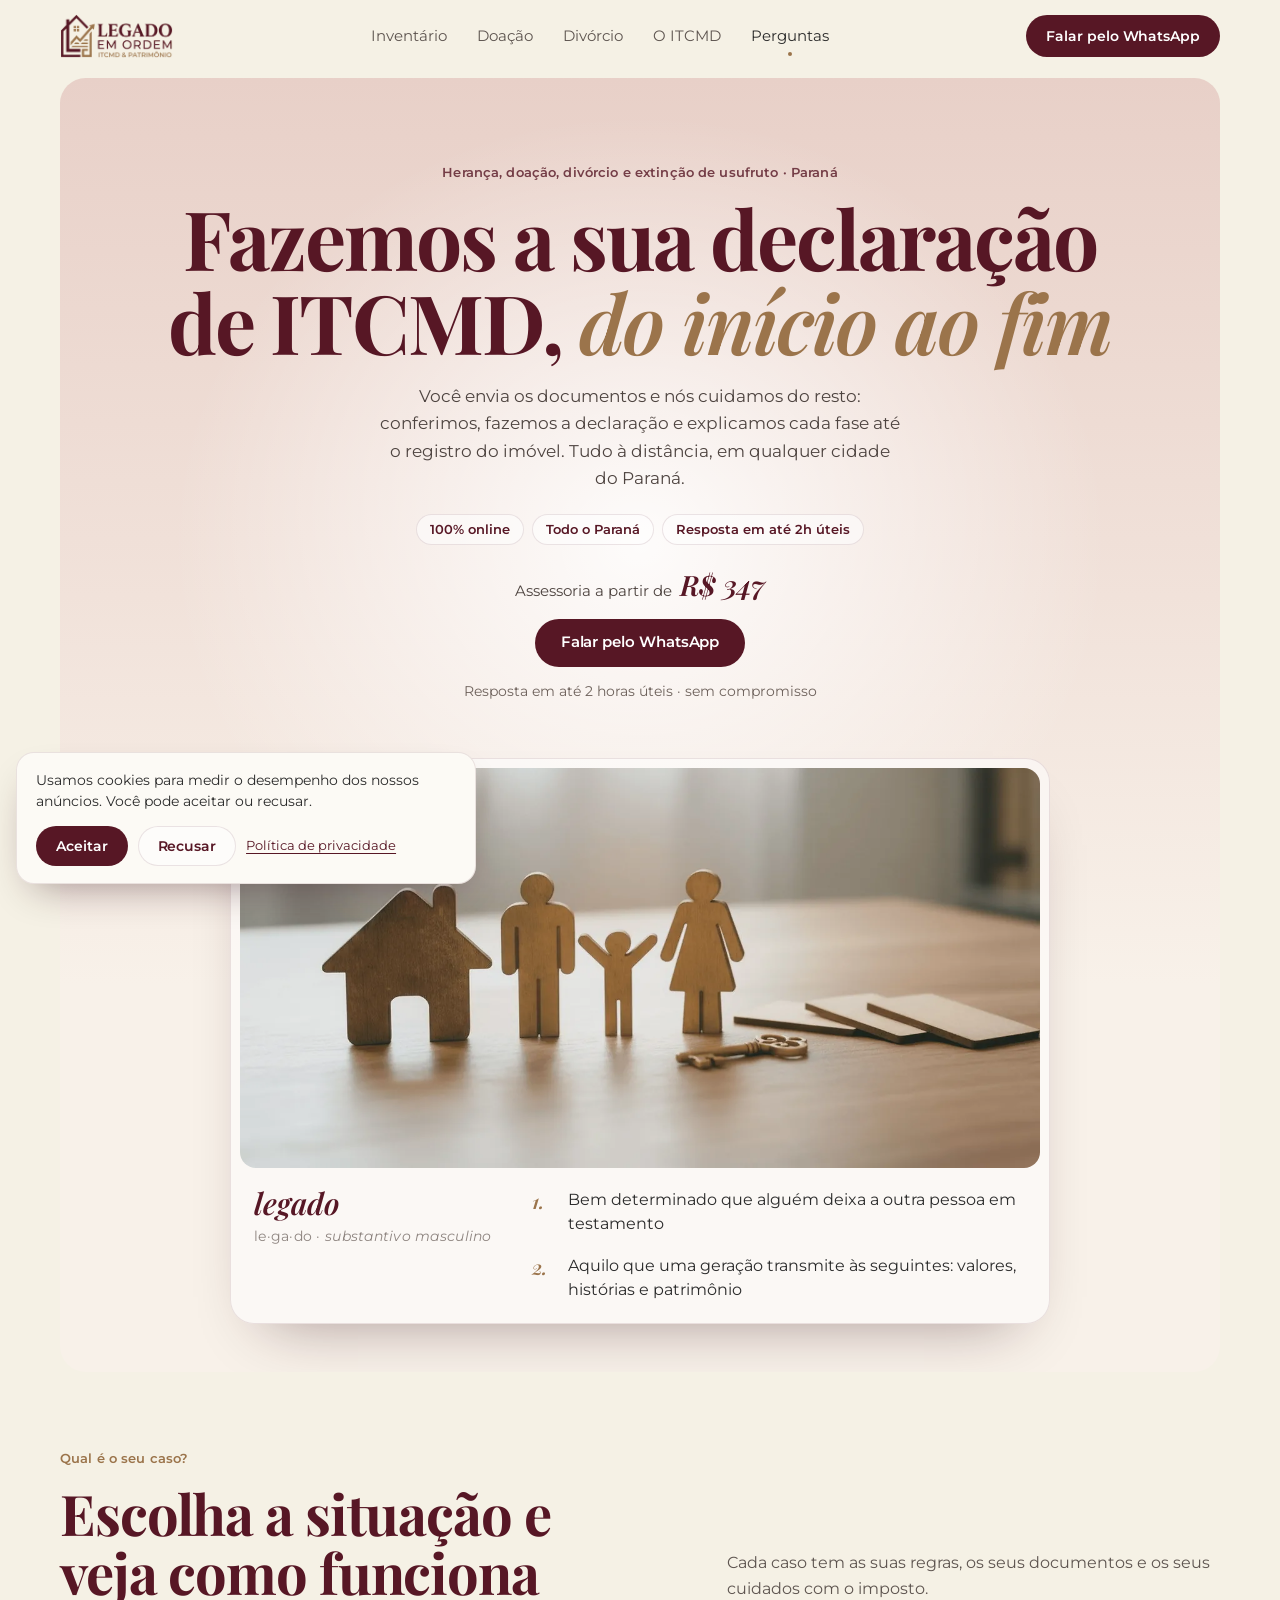
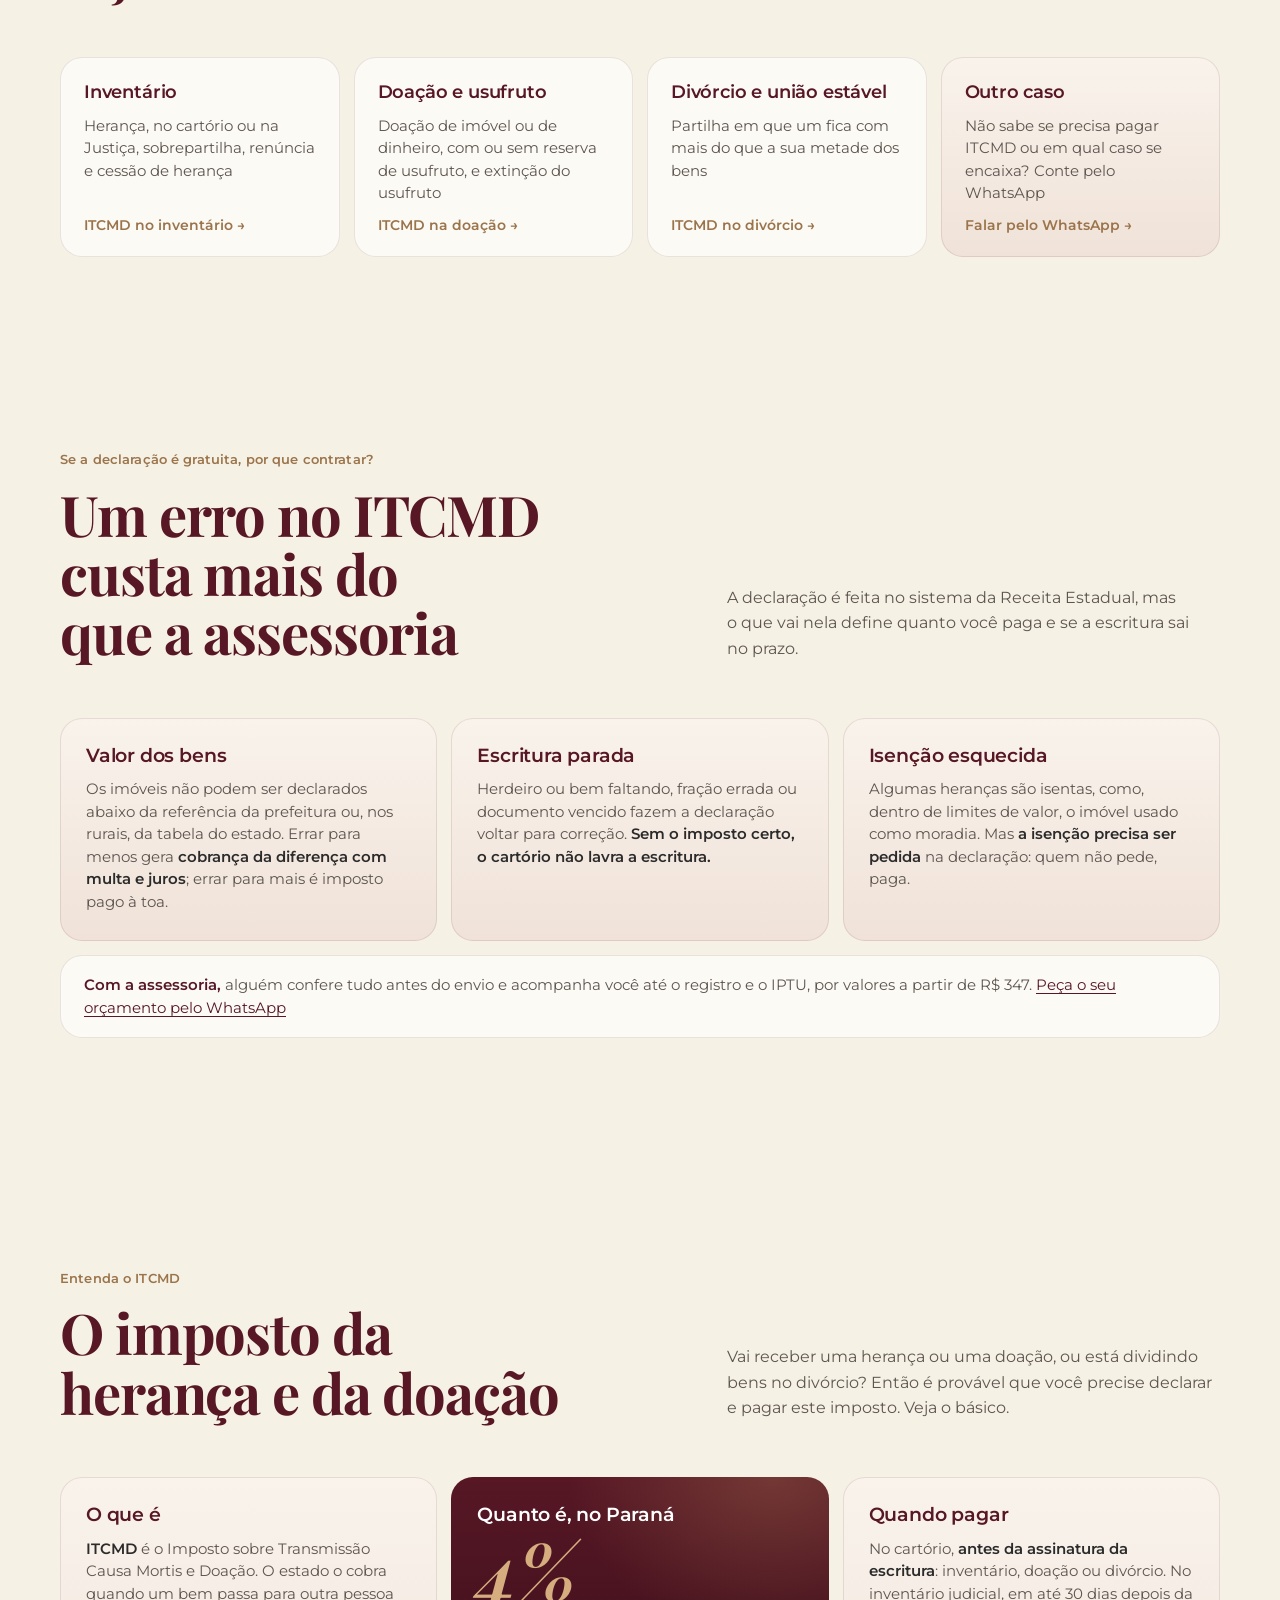
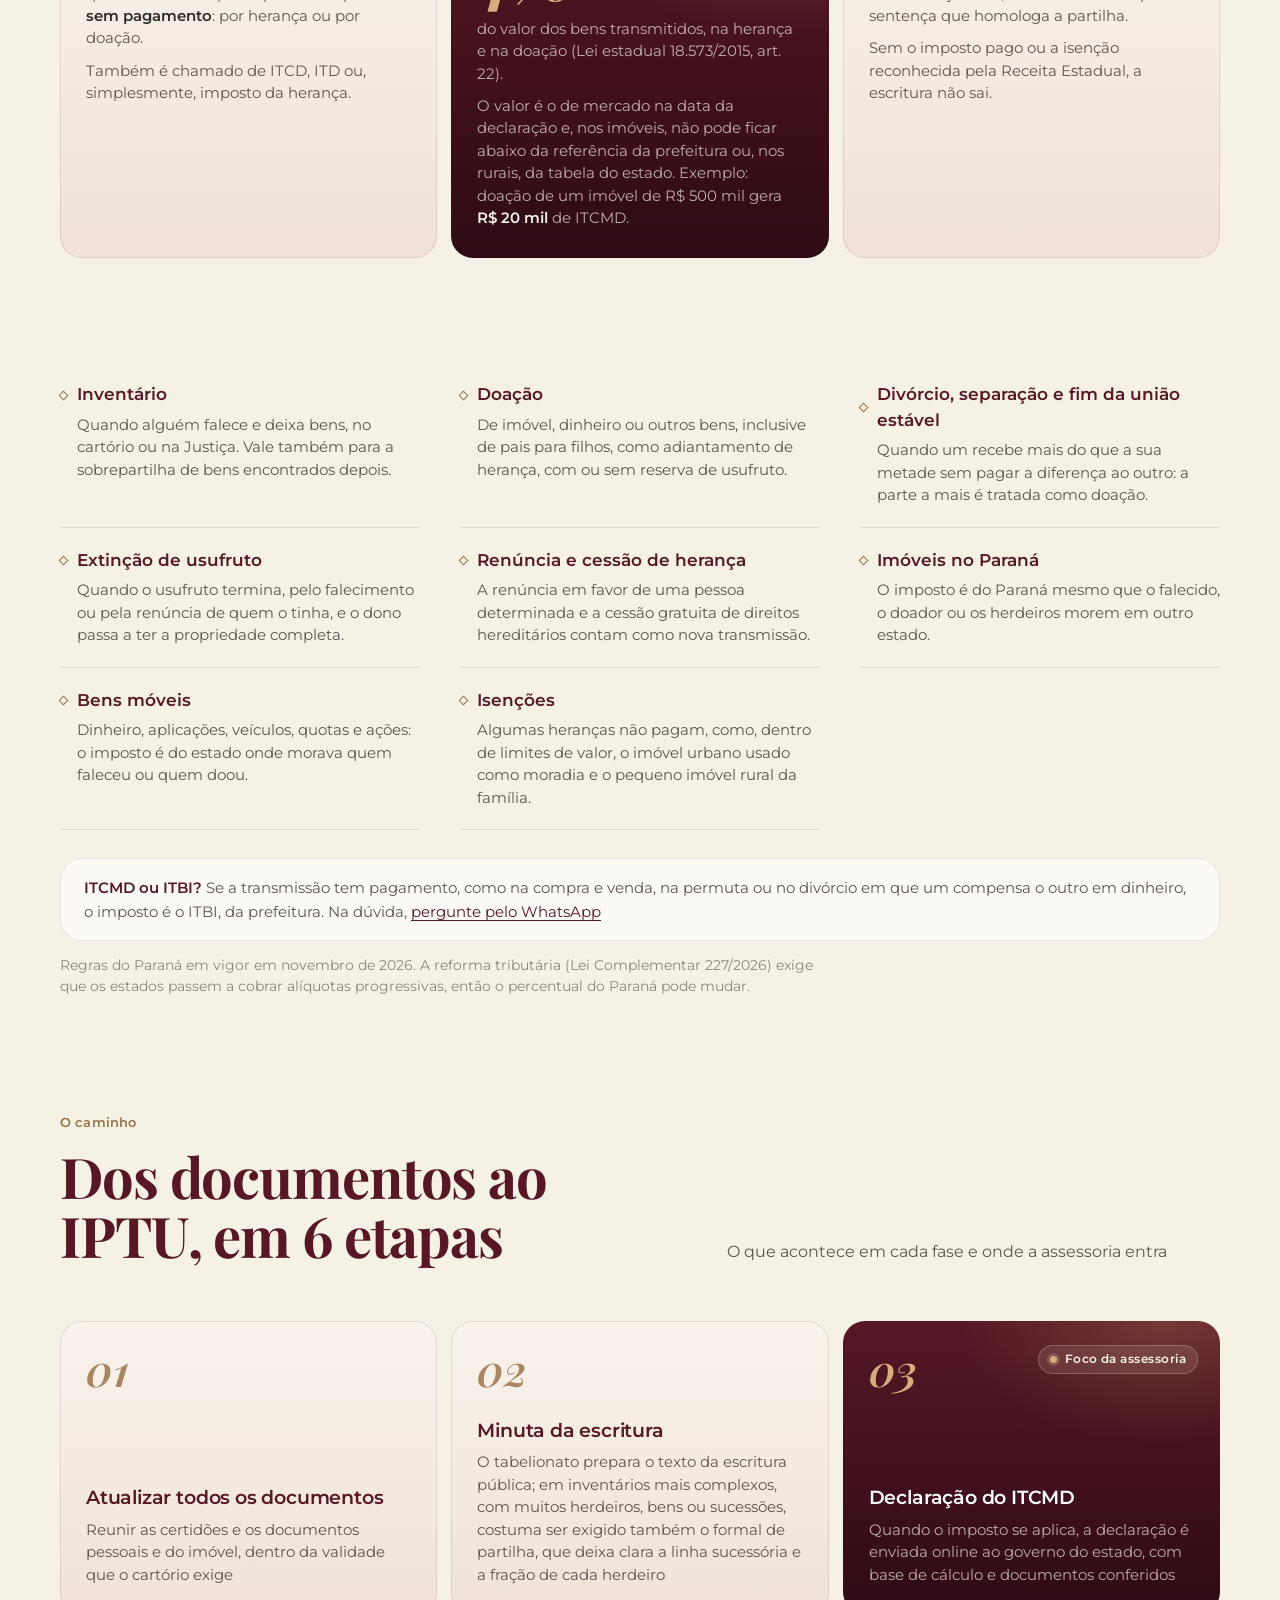
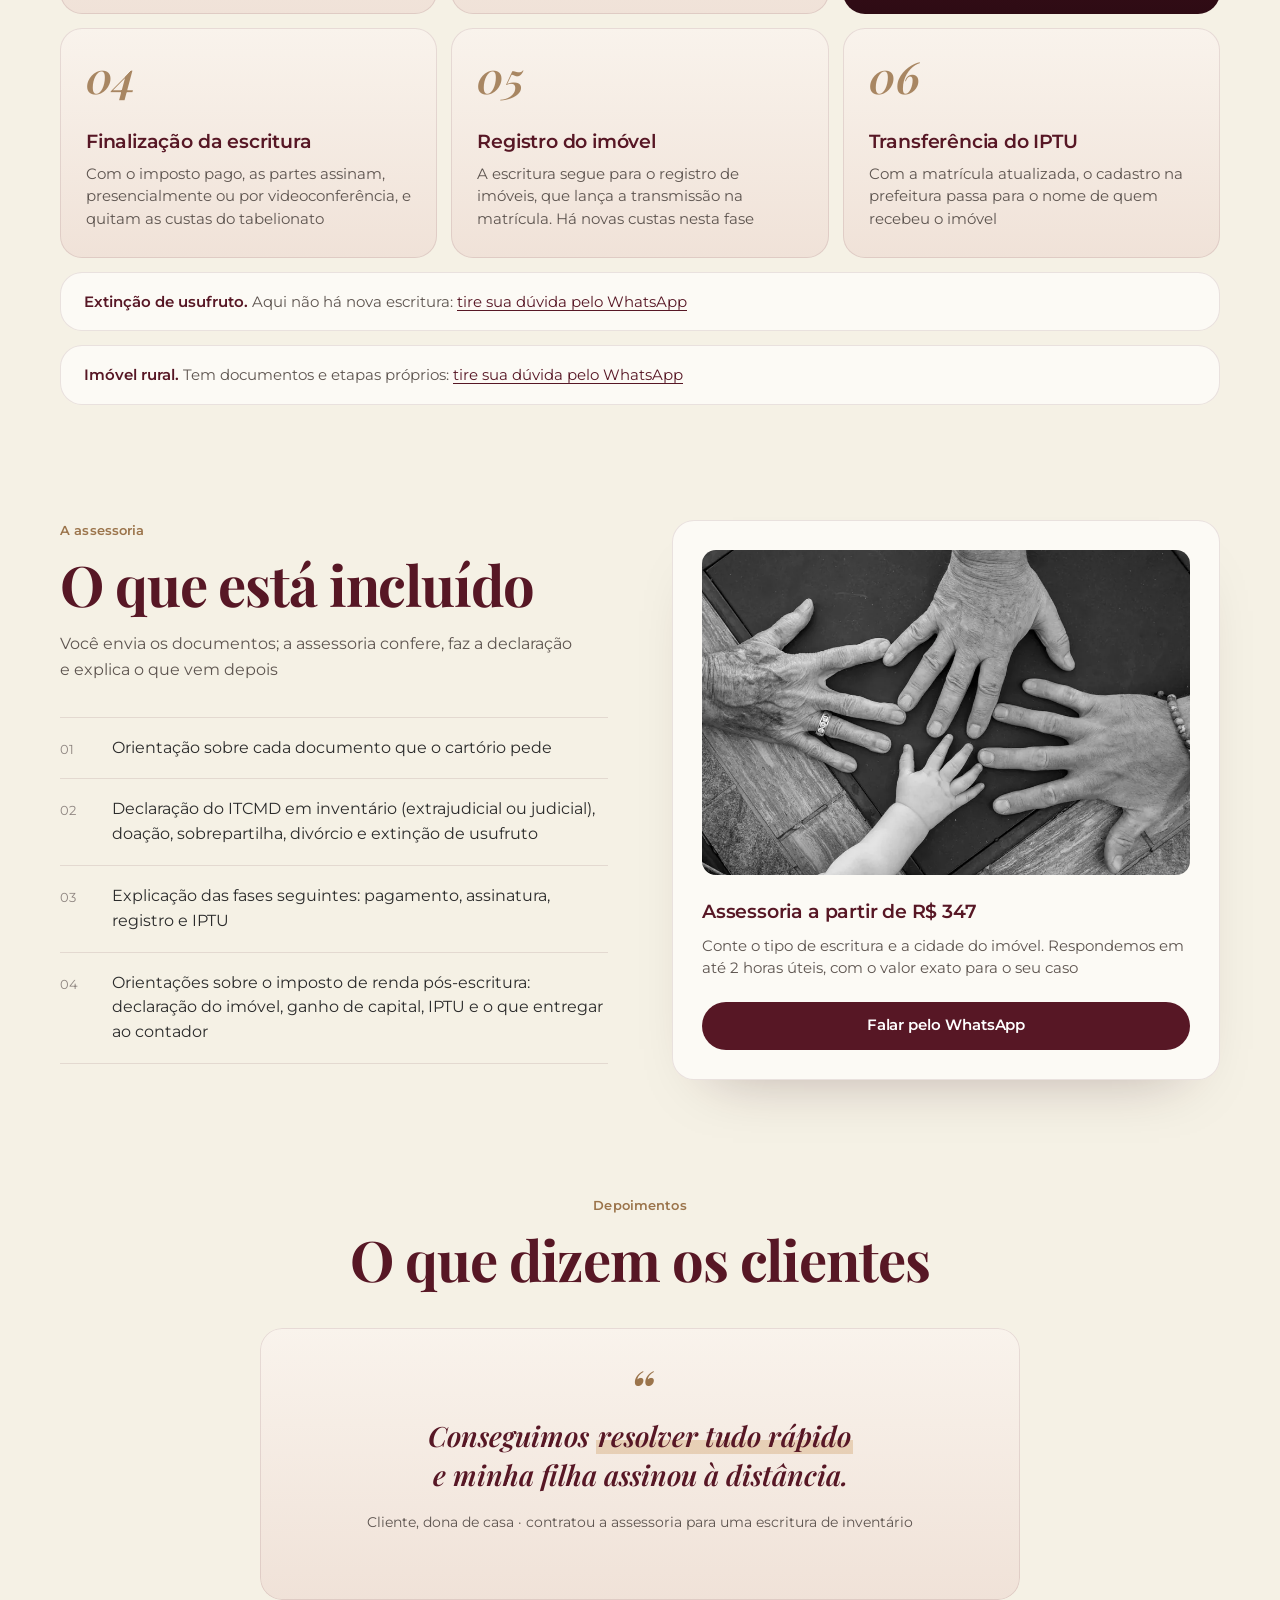
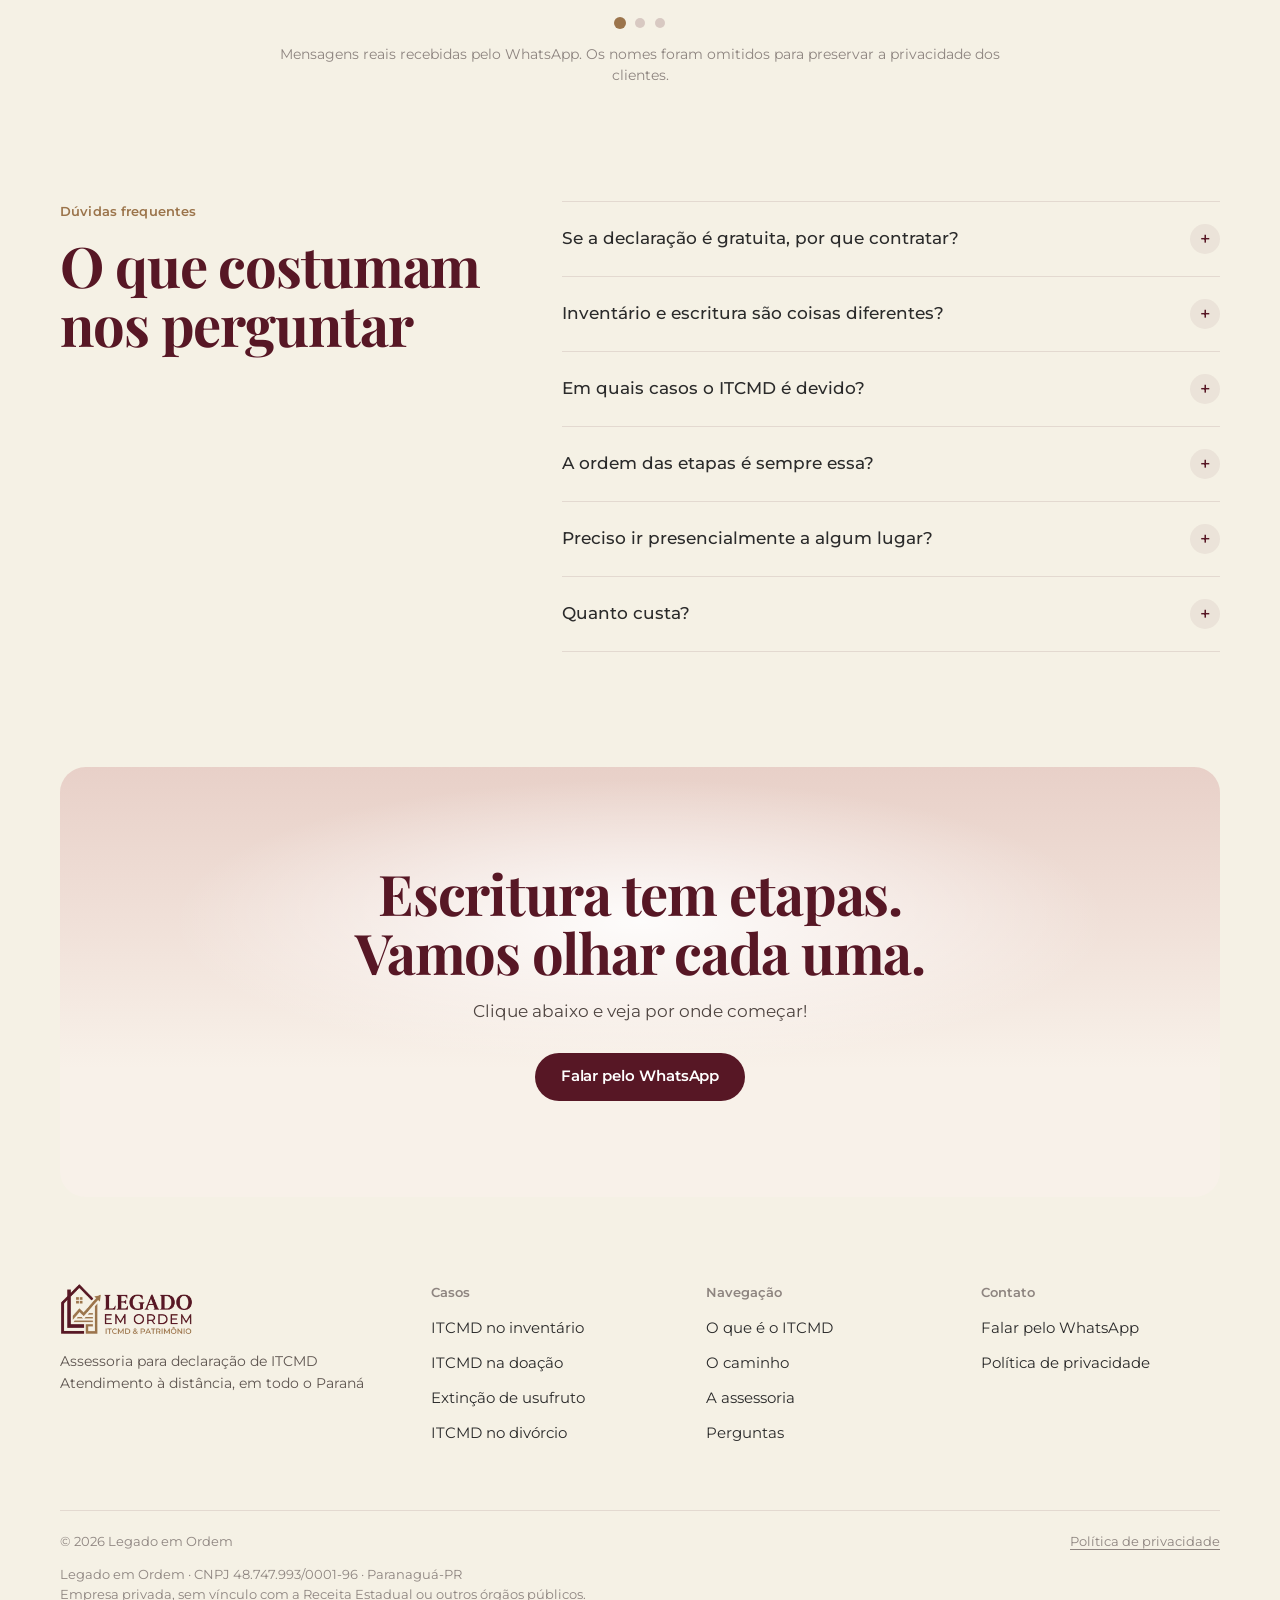
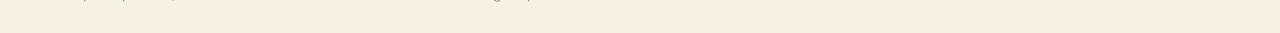
==== commit fdac8437: "Páginas por caso (inventário, doação, divórcio), preço e prazo de resposta - Página inicial: título " ====
--- a/index.html
+++ b/index.html
@@ -5,7 +5,8 @@
 <meta charset="utf-8">
 <meta name="viewport" content="width=device-width, initial-scale=1, viewport-fit=cover">
 <title>Legado em Ordem — Declaração de ITCMD no Paraná</title>
-<meta name="description" content="Declaração de ITCMD em inventário, doação, sobrepartilha e divórcio com divisão de bens, à distância, em todo o Paraná, com cada etapa explicada.">
+<meta name="description" content="Fazemos a sua declaração de ITCMD no Paraná: inventário, doação, extinção de usufruto e divórcio, à distância. Assessoria a partir de R$ 347, resposta em até 2h úteis.">
+<link rel="canonical" href="https://legadoemordem.com.br/">
 <meta property="og:title" content="Legado em Ordem — ITCMD & Patrimônio">
 <meta property="og:description" content="Assessoria para declaração de ITCMD no Paraná.">
 <meta name="theme-color" content="#F5F1E5">
@@ -14,296 +15,33 @@
 <link rel="preconnect" href="https://fonts.googleapis.com">
 <link rel="preconnect" href="https://fonts.gstatic.com" crossorigin>
 <link href="https://fonts.googleapis.com/css2?family=Montserrat:wght@400;500;600;700&family=Playfair+Display:ital,wght@0,600;0,700;1,600&display=swap" rel="stylesheet">
-<style>
-:root{
-  /* base */
-  --bg:#F5F1E5;--card:#FCFAF5;--text:#2B2B2B;--soft:#5E5550;--faint:#8E8580;--line:rgba(87,23,37,.11);
-  /* marca */
-  --marsala:#571725;--deep:#4A1320;--deep2:#2E0B14;--ondeep:#F5F1E5;--ondeep-soft:rgba(245,241,229,.7);
-  --gold:#9B744B;--gold-l:#D6AD7E;--btn:#571725;--onbtn:#FFFFFF;
-  /* céu do palco (tons de marsala sobre creme) */
-  --sky0:#E8D0C8;--sky1:#F1E2DA;--sky2:#F8F1E9;--wash:#F0E2D8;--wash2:#F9F3EC;--glow:rgba(255,255,255,.9);
-  --f-tit:"Playfair Display",Georgia,"Times New Roman",serif;
-  --f-txt:Montserrat,system-ui,-apple-system,"Segoe UI",Roboto,Arial,sans-serif;
-  --r-stage:clamp(18px,2vw,26px);--r-card:22px;
-  --ease:cubic-bezier(.2,.7,.2,1);
-  color-scheme:light;box-sizing:border-box;
-  padding-top:env(safe-area-inset-top,0px);padding-bottom:env(safe-area-inset-bottom,0px);
-}
-*,*::before,*::after{box-sizing:border-box;margin:0;padding:0}
-html{height:100%;-webkit-text-size-adjust:100%;scroll-behavior:smooth;scroll-padding-top:calc(env(safe-area-inset-top,0px) + 84px);background:var(--bg)}
-body{background:var(--bg);color:var(--text);font:400 16px/1.55 var(--f-txt);-webkit-font-smoothing:antialiased;overflow-x:clip}
-img{max-width:100%;height:auto;display:block}
-a{color:inherit;text-decoration:none}
-button,input{font:inherit;color:inherit}
-:where(a,button,input,summary):focus-visible{outline:2px solid var(--gold);outline-offset:3px;border-radius:6px}
-.wrap{width:100%;max-width:1240px;margin:0 auto;padding:0 clamp(16px,3.4vw,40px)}
-.sec{padding:clamp(72px,9vw,128px) 0}
-.kicker{font-size:13px;font-weight:600;color:var(--gold);letter-spacing:.01em;margin-bottom:14px}
-h1,h2,h3{font-family:var(--f-tit);font-weight:700;color:var(--marsala);text-wrap:balance}
-.h2{font-size:clamp(34px,4.6vw,56px);line-height:1.06;letter-spacing:-.02em}
-.lede{font-size:16px;line-height:1.6;color:var(--soft);max-width:32em;text-wrap:pretty}
-.micro{font-size:13.5px;color:var(--faint);margin-top:14px}
-.intro{display:grid;gap:22px 64px;align-items:end;margin-bottom:clamp(36px,5vw,56px)}
-@media(min-width:900px){.intro{grid-template-columns:1.1fr .9fr}}
-
-/* botões: pílula com brilho que atravessa */
-.btn{position:relative;display:inline-flex;align-items:center;justify-content:center;gap:8px;min-height:48px;padding:0 26px;border-radius:999px;background:var(--btn);color:var(--onbtn);font:600 14.5px/1.2 var(--f-txt);letter-spacing:-.005em;white-space:nowrap;overflow:hidden;border:0;cursor:pointer;transition:transform .25s,box-shadow .3s}
-.btn::after{content:"";position:absolute;inset:0;border-radius:inherit;background:linear-gradient(110deg,transparent 30%,rgba(255,255,255,.28) 50%,transparent 70%);transform:translateX(-110%);transition:transform .7s var(--ease)}
-.btn:hover{transform:translateY(-1px);box-shadow:0 12px 26px -14px var(--btn)}
-.btn:hover::after{transform:translateX(110%)}
-.btn:active{transform:translateY(0)}
-.btn.sec{background:rgba(255,255,255,.55);color:var(--marsala);box-shadow:inset 0 0 0 1px var(--line)}
-.btn.sec:hover{box-shadow:inset 0 0 0 1px rgba(87,23,37,.25),0 12px 26px -16px rgba(87,23,37,.35)}
-.btn.ouro{background:var(--gold-l);color:#2A0E14}
-.btn.ouro:hover{box-shadow:0 12px 26px -14px var(--gold-l)}
-.btn.vidro{background:rgba(245,241,229,.08);color:var(--ondeep);box-shadow:inset 0 0 0 1px rgba(245,241,229,.25)}
-.acoes{display:flex;flex-wrap:wrap;gap:10px;justify-content:center}
-
-/* revelação ao rolar */
-.rv{opacity:0;transform:translateY(18px);transition:opacity .9s var(--ease),transform .9s var(--ease)}
-.rv.on{opacity:1;transform:none}
-@media (prefers-reduced-motion:reduce){.rv{opacity:1;transform:none;transition:none}.btn,.btn::after{transition:none}html{scroll-behavior:auto}}
-
-/* navegação fixa */
-body::before{content:"";position:fixed;inset:0 0 auto;height:env(safe-area-inset-top,0px);z-index:41;background:rgba(245,241,229,.9);-webkit-backdrop-filter:blur(14px);backdrop-filter:blur(14px)}
-.nav{position:sticky;top:env(safe-area-inset-top,0px);z-index:40;padding:10px 0;transition:background-color .35s,box-shadow .35s,backdrop-filter .35s}
-.nav.rolou{background:rgba(245,241,229,.82);-webkit-backdrop-filter:blur(16px) saturate(1.2);backdrop-filter:blur(16px) saturate(1.2);box-shadow:0 1px 0 var(--line)}
-.navin{display:flex;align-items:center;justify-content:space-between;gap:20px;min-height:52px}
-.marca img{height:44px;width:auto}
-.links{display:flex;gap:30px}
-.link{position:relative;font-size:14.5px;color:var(--soft);transition:color .2s}
-.link:hover,.link[aria-current="true"]{color:var(--text)}
-.link[aria-current="true"]::after{content:"";position:absolute;left:50%;bottom:-9px;width:4px;height:4px;margin-left:-2px;border-radius:50%;background:var(--gold)}
-.nav .btn{min-height:42px;padding:0 20px;font-size:13.5px}
-.menu-m{display:none;position:relative}
-.menu-m summary{list-style:none;cursor:pointer;width:42px;height:42px;border-radius:50%;display:grid;place-items:center;background:rgba(255,255,255,.6);box-shadow:inset 0 0 0 1px var(--line)}
-.menu-m summary::-webkit-details-marker{display:none}
-.menu-m summary span{display:block;width:16px;height:1.5px;background:var(--text);box-shadow:0 5px 0 var(--text)}
-.menu-m nav{position:absolute;right:0;top:calc(100% + 10px);min-width:230px;display:flex;flex-direction:column;padding:8px;border-radius:18px;background:var(--card);box-shadow:0 24px 48px -24px rgba(46,11,20,.35),inset 0 0 0 1px var(--line)}
-.menu-m nav a{padding:12px 14px;border-radius:12px;font-weight:500}
-.menu-m nav a:hover{background:var(--wash2)}
-
-/* palco do hero */
-.hero{padding-top:6px}
-.stage{position:relative;overflow:hidden;isolation:isolate;border-radius:var(--r-stage);background:radial-gradient(56% 46% at 50% 36%,var(--glow),transparent 72%),linear-gradient(180deg,var(--sky0) 0%,var(--sky1) 40%,var(--sky2) 70%,var(--sky2) 100%);text-align:center;padding:clamp(48px,7vw,84px) clamp(18px,4vw,48px) 0}
-.stage .simb{width:36px;height:auto;margin:0 auto 22px}
-.stage .kicker{color:var(--marsala);opacity:.8}
-.stage h1{font-size:clamp(42px,6.4vw,84px);line-height:1.02;letter-spacing:-.025em;max-width:13em;margin:0 auto}
-.stage h1 em{font-style:italic;font-weight:600;color:var(--gold)}
-.stage .lede{margin:20px auto 0;text-align:center;font-size:clamp(15px,1.5vw,17px);color:#4E4440}
-.selos{display:flex;flex-wrap:wrap;justify-content:center;gap:8px;list-style:none;margin:22px 0 26px}
-.selos li{font-size:12.5px;font-weight:600;color:var(--marsala);padding:6px 14px;border-radius:999px;background:rgba(255,255,255,.55);box-shadow:inset 0 0 0 1px var(--line)}
-.stage .micro{color:#6E625C}
-.stage.topo{padding-bottom:clamp(28px,4vw,48px)}
-.foto-hero{width:min(820px,100%);margin:clamp(36px,5vw,56px) auto 0;padding:10px;border-radius:24px;background:rgba(255,255,255,.55);box-shadow:inset 0 0 0 1px var(--line),0 30px 60px -36px rgba(46,11,20,.45);text-align:left}
-.foto-hero img{width:100%;aspect-ratio:2/1;object-fit:cover;border-radius:16px}
-.foto-hero figcaption{display:grid;gap:14px 40px;padding:20px 14px 12px}
-@media(min-width:720px){.foto-hero figcaption{grid-template-columns:auto 1fr;align-items:start}}
-.foto-hero .palavra{font:italic 600 30px/1 var(--f-tit);color:var(--marsala)}
-.foto-hero .verbete{margin-top:8px}
-
-/* faixa de escrituras */
-.faixa{padding:clamp(28px,4vw,40px) 0;border-bottom:1px solid var(--line)}
-.faixa .wrap{display:flex;flex-wrap:wrap;align-items:center;gap:14px 40px;justify-content:space-between}
-.faixa p{font-size:12.5px;color:var(--faint);max-width:15em;line-height:1.45}
-.faixa ul{list-style:none;display:flex;flex-wrap:wrap;gap:12px 32px}
-.faixa li{display:flex;align-items:center;gap:9px;font-size:15px;font-weight:500;color:var(--soft)}
-.faixa li::before{content:"";width:7px;height:7px;rotate:45deg;border:1.5px solid var(--gold)}
-
-/* legado */
-.legado .h2 em{font-style:italic;font-weight:600}
-.verbete{color:var(--faint);font-size:13.5px;margin-top:10px;letter-spacing:.02em}
-.verbete i{font-style:italic}
-.sentidos{list-style:none;display:grid;gap:18px;counter-reset:s}
-.sentidos li{counter-increment:s;display:grid;grid-template-columns:28px 1fr;gap:8px;font-size:15.5px;line-height:1.55;color:var(--text)}
-.sentidos li::before{content:counter(s)".";font:italic 600 20px/1.3 var(--f-tit);color:var(--gold)}
-
-/* etapas (bento) */
-.bento{list-style:none;display:grid;gap:14px;grid-template-columns:repeat(auto-fit,minmax(min(100%,300px),1fr));counter-reset:e}
-.bento li{position:relative;min-height:230px;border-radius:var(--r-card);padding:26px 26px 28px;display:flex;flex-direction:column;justify-content:space-between;gap:28px;counter-increment:e;background:linear-gradient(180deg,var(--wash2),var(--wash));box-shadow:inset 0 0 0 1px var(--line)}
-.bento li::before{content:counter(e,decimal-leading-zero);font:italic 600 44px/1 var(--f-tit);color:var(--gold);opacity:.85}
-.bento h3{font-family:var(--f-txt);font-weight:600;font-size:19px;letter-spacing:-.01em;color:var(--marsala);line-height:1.3}
-.bento p{margin-top:8px;font-size:14.5px;color:var(--soft)}
-.bento li.foco{background:radial-gradient(90% 70% at 85% 0,rgba(189,142,92,.28),transparent 60%),linear-gradient(180deg,var(--marsala),var(--deep2));box-shadow:none}
-.bento li.foco::before{color:var(--gold-l);opacity:1}
-.bento li.foco h3{color:#fff}
-.bento li.foco p{color:var(--ondeep-soft)}
-.pilula{position:absolute;top:24px;right:22px;display:inline-flex;align-items:center;gap:8px;font-size:11.5px;font-weight:600;letter-spacing:.04em;color:var(--ondeep);padding:6px 12px;border-radius:999px;background:rgba(245,241,229,.1);box-shadow:inset 0 0 0 1px rgba(245,241,229,.22)}
-.pilula::before{content:"";width:7px;height:7px;border-radius:50%;background:var(--gold-l);box-shadow:0 0 0 3px rgba(214,173,126,.25)}
-.bento-nota{margin-top:14px;padding:18px 24px;border-radius:var(--r-card);background:var(--card);box-shadow:inset 0 0 0 1px var(--line);font-size:15px;color:var(--soft)}
-.bento-nota b{color:var(--marsala);font-weight:600}
-
-/* assessoria: lista numerada + cartão */
-.duas{display:grid;gap:clamp(36px,5vw,64px);align-items:start}
-@media(min-width:900px){.duas{grid-template-columns:1fr 1fr}}
-.lista{list-style:none;margin-top:34px;border-top:1px solid var(--line);counter-reset:l}
-.lista li{counter-increment:l;display:grid;grid-template-columns:44px 1fr;gap:8px;padding:18px 0;border-bottom:1px solid var(--line);font-size:16px;color:var(--text)}
-.lista li::before{content:counter(l,decimal-leading-zero);font-size:12.5px;color:var(--faint);padding-top:4px}
-.cartao{border-radius:var(--r-card);background:var(--card);box-shadow:inset 0 0 0 1px var(--line),0 30px 60px -40px rgba(46,11,20,.35);padding:clamp(22px,3vw,30px);position:sticky;top:100px}
-.cartao img{width:100%;aspect-ratio:3/2;object-fit:cover;border-radius:14px}
-.cartao h3{font-family:var(--f-txt);font-weight:600;font-size:19px;margin-top:22px;letter-spacing:-.01em}
-.cartao p{font-size:14.5px;color:var(--soft);margin-top:8px}
-.cartao .btn{width:100%;margin-top:22px}
-.avulso{margin-top:22px;padding-top:20px;border-top:1px solid var(--line)}
-.avulso .btn{margin-top:14px;white-space:normal;text-align:center}
-
-/* guia: palco escuro */
-.escuro{border-radius:var(--r-stage);background:radial-gradient(70% 80% at 85% 10%,rgba(189,142,92,.22),transparent 60%),radial-gradient(60% 70% at 0 100%,rgba(110,34,51,.6),transparent 70%),linear-gradient(160deg,var(--marsala),var(--deep2));color:var(--ondeep);padding:clamp(32px,5vw,64px);display:grid;gap:clamp(32px,5vw,56px);align-items:center;overflow:hidden}
-@media(min-width:900px){.escuro{grid-template-columns:.95fr 1.05fr}}
-.escuro .kicker{color:var(--gold-l)}
-.escuro h2{color:#fff}
-.escuro .lede{color:var(--ondeep-soft);margin-top:18px}
-.escuro .nota{margin-top:16px;font-size:13.5px;color:rgba(245,241,229,.55)}
-.form{border-radius:20px;padding:clamp(20px,3vw,28px);background:rgba(245,241,229,.06);box-shadow:inset 0 0 0 1px rgba(245,241,229,.14);-webkit-backdrop-filter:blur(6px);backdrop-filter:blur(6px);display:grid;gap:14px;grid-template-columns:1fr 1fr}
-.campo{display:flex;flex-direction:column;gap:6px}
-.cheio,.aceite,.form .btn,.status{grid-column:1/-1}
-@media(max-width:520px){.form{grid-template-columns:1fr}}
-.campo label{font-size:12.5px;font-weight:500;color:var(--ondeep-soft)}
-.campo input{min-height:48px;padding:12px 16px;border-radius:14px;border:0;background:rgba(245,241,229,.09);box-shadow:inset 0 0 0 1px rgba(245,241,229,.16);color:#fff;font-size:15.5px}
-.campo input::placeholder{color:rgba(245,241,229,.4)}
-.campo input:focus{outline:none;box-shadow:inset 0 0 0 1.5px var(--gold-l)}
-.aceite{display:flex;gap:12px;align-items:flex-start;font-size:13px;line-height:1.5;color:var(--ondeep-soft)}
-.aceite input{width:18px;height:18px;margin-top:2px;accent-color:var(--gold-l);flex:none}
-.linkbtn{background:none;border:0;padding:0;font:inherit;color:inherit;text-decoration:underline;text-underline-offset:3px;cursor:pointer}
-.escuro .linkbtn{color:var(--gold-l)}
-.form .btn{margin-top:4px}
-.status{font-size:13.5px;padding:12px 14px;border-radius:12px;background:rgba(245,241,229,.08);color:var(--ondeep)}
-
-/* artigos */
-.artigos{list-style:none;display:grid;gap:14px;grid-template-columns:repeat(auto-fit,minmax(min(100%,250px),1fr))}
-.artigos li{border-radius:var(--r-card);background:var(--card);box-shadow:inset 0 0 0 1px var(--line);overflow:hidden;display:flex;flex-direction:column}
-.artigos img{width:100%;aspect-ratio:3/2;object-fit:cover}
-.artigos .txt{padding:20px 22px 22px;display:flex;flex-direction:column;gap:16px;flex:1}
-.artigos h3{font-family:var(--f-txt);font-weight:600;font-size:16.5px;line-height:1.4;letter-spacing:-.01em;flex:1}
-.breve{align-self:flex-start;display:inline-flex;align-items:center;gap:8px;font-size:12px;font-weight:500;color:var(--faint)}
-.breve::before{content:"";width:22px;height:22px;border-radius:50%;background:var(--wash) url("data:image/svg+xml,%3Csvg xmlns='http://www.w3.org/2000/svg' viewBox='0 0 24 24' fill='none' stroke='%23571725' stroke-width='2' stroke-linecap='round'%3E%3Cpath d='M5 12h14M13 6l6 6-6 6'/%3E%3C/svg%3E") center/12px no-repeat}
-
-/* perguntas */
-.faq-grid{display:grid;gap:36px 64px}
-@media(min-width:900px){.faq-grid{grid-template-columns:.8fr 1.2fr}}
-.perguntas{border-top:1px solid var(--line)}
-.perguntas details{border-bottom:1px solid var(--line)}
-.perguntas summary{list-style:none;cursor:pointer;display:flex;align-items:center;justify-content:space-between;gap:20px;padding:22px 0;font-size:16.5px;font-weight:500;color:var(--text)}
-.perguntas summary::-webkit-details-marker{display:none}
-.perguntas summary::after{content:"+";flex:none;display:grid;place-items:center;width:30px;height:30px;border-radius:50%;background:rgba(87,23,37,.06);color:var(--marsala);font-size:18px;line-height:1;transition:background .2s,transform .3s var(--ease)}
-.perguntas details[open] summary::after{content:"−";background:rgba(189,142,92,.25)}
-.perguntas p{padding:0 50px 24px 0;color:var(--soft);font-size:15px}
-
-/* chamada final */
-.cta{text-align:center;padding:clamp(56px,8vw,96px) clamp(18px,4vw,48px)}
-.cta .h2{max-width:13em;margin:0 auto}
-.cta .lede{margin:16px auto 28px;text-align:center}
-
-/* rodapé */
-.rodape{padding:clamp(28px,4vw,48px) 0 28px}
-.rod-topo{display:grid;gap:36px}
-@media(min-width:900px){.rod-topo{grid-template-columns:1.4fr 1fr 1fr}}
-.rodape .marca img{height:52px}
-.rod-txt{margin-top:16px;font-size:14px;color:var(--soft);max-width:22em}
-.rodape h4{font-size:12.5px;font-weight:600;color:var(--faint);margin-bottom:14px}
-.rodape ul{list-style:none;display:grid;gap:10px}
-.rodape ul a,.rodape ul button{font-size:14.5px;color:var(--text)}
-.rodape ul a:hover,.rodape ul button:hover{color:var(--marsala)}
-.rodape ul .linkbtn{text-decoration:none}
-.gigante{margin:clamp(40px,6vw,72px) 0 0;font:700 clamp(40px,10vw,150px)/.95 var(--f-tit);letter-spacing:-.035em;text-align:center;color:rgba(87,23,37,.07);white-space:nowrap;overflow:hidden;user-select:none}
-.rod-base{display:flex;flex-wrap:wrap;justify-content:space-between;gap:10px;margin-top:clamp(40px,6vw,64px);padding-top:20px;border-top:1px solid var(--line);font-size:13px;color:var(--faint)}
-
-/* política */
-dialog{max-width:min(720px,calc(100% - 32px));max-height:calc(100% - 48px);margin:auto;border:0;border-radius:22px;background:var(--card);color:var(--text);padding:0;box-shadow:0 40px 80px -30px rgba(46,11,20,.5)}
-dialog::backdrop{background:rgba(46,11,20,.45);-webkit-backdrop-filter:blur(4px);backdrop-filter:blur(4px)}
-.pol{padding:clamp(24px,4vw,44px);font-size:15px}
-.pol h2{font-size:30px;margin-bottom:6px}
-.pol h3{font-family:var(--f-txt);font-weight:600;margin-top:20px;font-size:15px;color:var(--marsala)}
-.pol p,.pol li{color:var(--soft);margin-top:6px}
-.pol ul{padding-left:20px}
-.pol .btn{margin-top:26px}
-
-/* celular */
-.fixo{display:none}
-@media(max-width:899px){
-  .links,.nav .btn{display:none}.menu-m{display:block}
-  .marca img{height:38px}
-  .fixo{display:block;position:fixed;inset:auto 0 0;z-index:39;padding:10px 16px calc(10px + env(safe-area-inset-bottom,0px));background:rgba(245,241,229,.88);-webkit-backdrop-filter:blur(14px);backdrop-filter:blur(14px);box-shadow:0 -1px 0 var(--line)}
-  .fixo .btn{width:100%}
-  body{padding-bottom:80px}
-  .cartao{position:static}
-  .acoes .btn{flex:1 1 220px}
-}
-
-/* bloco "em breve" e identificação no rodapé (30/10/2026) */
-.em-breve{border-radius:20px;padding:clamp(20px,3vw,28px);background:rgba(245,241,229,.06);box-shadow:inset 0 0 0 1px rgba(245,241,229,.14)}
-.em-breve p{color:var(--ondeep-soft);font-size:15px;line-height:1.6}
-.em-breve .btn{margin-top:18px;width:100%;white-space:normal;text-align:center}
-.rod-legal{margin-top:14px;font-size:12.5px;line-height:1.6;color:var(--faint)}
-/* aviso de cookies */
-.cookies{position:fixed;left:16px;right:16px;bottom:16px;z-index:45;max-width:460px;padding:18px 20px;border-radius:18px;background:var(--card);color:var(--text);box-shadow:0 18px 40px -18px rgba(46,11,20,.45),inset 0 0 0 1px var(--line);font-size:14px;line-height:1.5}
-.cookies[hidden]{display:none}
-.cookies .acoes-c{display:flex;flex-wrap:wrap;gap:10px;margin-top:14px;align-items:center}
-.cookies .btn{min-height:40px;padding:0 20px;font-size:13.5px;width:auto;margin:0;flex:0 0 auto}
-.cookies .linkbtn{color:var(--marsala);font-size:13px}
-@media(max-width:899px){.cookies{left:12px;right:12px;bottom:calc(84px + env(safe-area-inset-bottom,0px));padding:12px 14px;border-radius:14px;font-size:13px;line-height:1.4}.cookies .acoes-c{margin-top:8px;gap:8px}.cookies .btn{min-height:34px;padding:0 14px;font-size:12.5px}.cookies .linkbtn{font-size:12px}}
-section[hidden]{display:none}
-/* depoimentos (04/11/2026) */
-.depo{max-width:760px;margin:0 auto;text-align:center}
-.depo .h2{margin-bottom:clamp(28px,4vw,40px)}
-.depo-trilho{display:flex;overflow-x:auto;scroll-snap-type:x mandatory;scroll-behavior:smooth;scrollbar-width:none;border-radius:var(--r-card);list-style:none}
-.depo-trilho::-webkit-scrollbar{display:none}
-.depo-trilho li{flex:0 0 100%;scroll-snap-align:center;padding:clamp(28px,4vw,44px) clamp(22px,4vw,48px);background:linear-gradient(180deg,var(--wash2),var(--wash));box-shadow:inset 0 0 0 1px var(--line);border-radius:var(--r-card)}
-.depo-trilho li+li{margin-left:14px}
-.depo blockquote p{font:italic 600 clamp(21px,2.6vw,28px)/1.4 var(--f-tit);color:var(--marsala);text-wrap:balance}
-.depo blockquote p::before{content:"“";display:block;font-size:56px;line-height:.6;color:var(--gold);margin-bottom:10px}
-.depo mark{background:linear-gradient(transparent 62%,rgba(214,173,126,.45) 62%);color:inherit;padding:0 2px}
-.depo figcaption{margin-top:18px;font-size:14px;color:var(--soft)}
-.depo-pontos{display:flex;justify-content:center;gap:10px;margin-top:18px}
-.depo-pontos button{width:10px;height:10px;padding:0;border:0;border-radius:50%;background:rgba(87,23,37,.18);cursor:pointer;transition:background .3s,transform .3s}
-.depo-pontos button[aria-current="true"]{background:var(--gold);transform:scale(1.2)}
-.depo .micro{margin-top:16px}
-/* o que é o ITCMD (04/11/2026) */
-.itc-base{list-style:none;display:grid;gap:14px;grid-template-columns:repeat(auto-fit,minmax(min(100%,300px),1fr))}
-.itc-base li{border-radius:var(--r-card);padding:26px 26px 28px;background:linear-gradient(180deg,var(--wash2),var(--wash));box-shadow:inset 0 0 0 1px var(--line)}
-.itc-base h3{font-family:var(--f-txt);font-weight:600;font-size:19px;letter-spacing:-.01em;line-height:1.3}
-.itc-base p{margin-top:10px;font-size:14.5px;color:var(--soft)}
-.itc-base p b{color:var(--text);font-weight:600}
-.itc-base li.foco{background:radial-gradient(90% 70% at 85% 0,rgba(189,142,92,.28),transparent 60%),linear-gradient(180deg,var(--marsala),var(--deep2));box-shadow:none}
-.itc-base li.foco h3{color:#fff}
-.itc-base li.foco p{color:var(--ondeep-soft)}
-.itc-base li.foco p b{color:var(--ondeep)}
-.itc-num{display:block;margin:4px 0 2px;font:italic 600 clamp(58px,7vw,76px)/1 var(--f-tit);color:var(--gold-l)}
-.itc-sub{margin:clamp(44px,6vw,64px) 0 8px;font-family:var(--f-txt);font-weight:600;font-size:21px;letter-spacing:-.01em}
-.itc-casos{list-style:none;display:grid;gap:0 40px;grid-template-columns:repeat(auto-fit,minmax(min(100%,320px),1fr))}
-.itc-casos li{padding:20px 0;border-bottom:1px solid var(--line)}
-.itc-casos h4{display:flex;align-items:center;gap:10px;font-weight:600;font-size:16.5px;color:var(--marsala)}
-.itc-casos h4::before{content:"";flex:none;width:7px;height:7px;rotate:45deg;border:1.5px solid var(--gold)}
-.itc-casos p{margin-top:6px;padding-left:17px;font-size:14.5px;color:var(--soft)}
-.itc .bento-nota{margin-top:28px}
-.itc .micro{max-width:56em}
-</style>
+<link rel="stylesheet" href="estilo.css">
 </head>
 <body>
 <header class="nav" id="nav"><div class="wrap navin">
-  <a class="marca" href="#inicio" aria-label="Legado em Ordem, início"><img src="[data-uri]" alt="Legado em Ordem · ITCMD &amp; Patrimônio" width="480" height="187"></a>
+  <a class="marca" href="#inicio" aria-label="Legado em Ordem, início"><img src="img/logo.webp" alt="Legado em Ordem · ITCMD &amp; Patrimônio" width="480" height="187"></a>
   <nav class="links" aria-label="Menu principal">
-    <a class="link" href="#itcmd">O ITCMD</a><a class="link" href="#caminho">O caminho</a><a class="link" href="#assessoria">A assessoria</a><a class="link" href="#perguntas">Perguntas</a>
+    <a class="link" href="inventario/">Inventário</a><a class="link" href="doacao/">Doação</a><a class="link" href="divorcio/">Divórcio</a><a class="link" href="#itcmd">O ITCMD</a><a class="link" href="#perguntas">Perguntas</a>
   </nav>
-  <a class="btn" href="https://wa.me/5541991531196?text=Ol%C3%A1%21%20Vim%20pelo%20site%20Legado%20em%20Ordem%20e%20gostaria%20de%20saber%20mais%20sobre%20a%20declara%C3%A7%C3%A3o%20de%20ITCMD." target="_blank" rel="noopener" data-whatsapp>Falar pelo WhatsApp</a>
+  <a class="btn" href="https://wa.me/5541991531196?text=Ol%C3%A1%21%20Vim%20pelo%20site%20Legado%20em%20Ordem%20e%20gostaria%20de%20um%20or%C3%A7amento%20para%20a%20declara%C3%A7%C3%A3o%20de%20ITCMD." target="_blank" rel="noopener" data-whatsapp>Falar pelo WhatsApp</a>
   <details class="menu-m"><summary aria-label="Abrir menu"><span></span></summary>
-    <nav aria-label="Menu"><a href="#itcmd">O que é o ITCMD</a><a href="#caminho">O caminho</a><a href="#assessoria">A assessoria</a><a href="#perguntas">Perguntas</a></nav>
+    <nav aria-label="Menu"><a href="inventario/">ITCMD no inventário</a><a href="doacao/">ITCMD na doação</a><a href="divorcio/">ITCMD no divórcio</a><a href="#itcmd">O que é o ITCMD</a><a href="#caminho">O caminho</a><a href="#perguntas">Perguntas</a></nav>
   </details>
 </div></header>
 
 <main id="inicio">
 <section class="hero"><div class="wrap"><div class="stage topo">
   <p class="kicker rv">Herança, doação, divórcio e extinção de usufruto · Paraná</p>
-  <h1 class="rv">Declaração de ITCMD <em>segura</em> e explicada</h1>
-  <p class="lede rv">Inventário, doação, sobrepartilha ou divórcio com divisão de bens, em qualquer cidade do estado. Tudo à distância, e você sabe o que acontece em cada fase.</p>
-  <ul class="selos rv"><li>100% online</li><li>Todo o Paraná</li></ul>
+  <h1 class="rv">Fazemos a sua declaração de ITCMD, <em>do início ao fim</em></h1>
+  <p class="lede rv">Você envia os documentos e nós cuidamos do resto: conferimos, fazemos a declaração e explicamos cada fase até o registro do imóvel. Tudo à distância, em qualquer cidade do Paraná.</p>
+  <ul class="selos rv"><li>100% online</li><li>Todo o Paraná</li><li>Resposta em até 2h úteis</li></ul>
+  <p class="preco rv">Assessoria a partir de <b>R$&nbsp;347</b></p>
   <div class="acoes rv">
-    <a class="btn" href="https://wa.me/5541991531196?text=Ol%C3%A1%21%20Vim%20pelo%20site%20Legado%20em%20Ordem%20e%20gostaria%20de%20saber%20mais%20sobre%20a%20declara%C3%A7%C3%A3o%20de%20ITCMD." target="_blank" rel="noopener" data-whatsapp>Falar pelo WhatsApp</a>
-  </div>
-  <p class="micro rv">Os valores seguem uma tabela própria, apresentada no atendimento pelo WhatsApp</p>
+    <a class="btn" href="https://wa.me/5541991531196?text=Ol%C3%A1%21%20Vim%20pelo%20site%20Legado%20em%20Ordem%20e%20gostaria%20de%20um%20or%C3%A7amento%20para%20a%20declara%C3%A7%C3%A3o%20de%20ITCMD." target="_blank" rel="noopener" data-whatsapp>Falar pelo WhatsApp</a>
+  </div>
+  <p class="micro rv">Resposta em até 2 horas úteis · sem compromisso</p>
   <figure class="foto-hero rv">
-    <img src="[data-uri]" alt="Miniaturas de madeira de uma casa e de uma família, ao lado de uma chave antiga" width="1280" height="640">
+    <img src="img/hero-casa-familia.webp" alt="Miniaturas de madeira de uma casa e de uma família, ao lado de uma chave antiga" width="1280" height="640">
     <figcaption>
       <div><p class="palavra">legado</p><p class="verbete">le·ga·do · <i>substantivo masculino</i></p></div>
       <ol class="sentidos">
@@ -314,9 +52,30 @@
   </figure>
 </div></div></section>
 
-<section class="faixa"><div class="wrap">
-  <p>Fazemos a declaração do ITCMD em casos de:</p>
-  <ul><li>Inventário</li><li>Doação</li><li>Sobrepartilha</li><li>Divórcio com divisão de bens</li><li>Extinção de usufruto</li><li>Inventário judicial</li></ul>
+<section class="sec curta" id="casos"><div class="wrap">
+  <div class="intro rv">
+    <div><p class="kicker">Qual é o seu caso?</p><h2 class="h2">Escolha a situação e veja como funciona</h2></div>
+    <p class="lede">Cada caso tem as suas regras, os seus documentos e os seus cuidados com o imposto.</p>
+  </div>
+  <ul class="casos">
+    <li class="rv"><a href="inventario/"><h3>Inventário</h3><p>Herança, no cartório ou na Justiça, sobrepartilha, renúncia e cessão de herança</p><span class="ir">ITCMD no inventário</span></a></li>
+    <li class="rv"><a href="doacao/"><h3>Doação e usufruto</h3><p>Doação de imóvel ou de dinheiro, com ou sem reserva de usufruto, e extinção do usufruto</p><span class="ir">ITCMD na doação</span></a></li>
+    <li class="rv"><a href="divorcio/"><h3>Divórcio e união estável</h3><p>Partilha em que um fica com mais do que a sua metade dos bens</p><span class="ir">ITCMD no divórcio</span></a></li>
+    <li class="rv outro"><a href="https://wa.me/5541991531196?text=Ol%C3%A1%21%20Vim%20pelo%20site%20Legado%20em%20Ordem%20e%20gostaria%20de%20um%20or%C3%A7amento%20para%20a%20declara%C3%A7%C3%A3o%20de%20ITCMD." target="_blank" rel="noopener" data-whatsapp><h3>Outro caso</h3><p>Não sabe se precisa pagar ITCMD ou em qual caso se encaixa? Conte pelo WhatsApp</p><span class="ir">Falar pelo WhatsApp</span></a></li>
+  </ul>
+</div></section>
+
+<section class="sec curta" id="por-que"><div class="wrap">
+  <div class="intro rv">
+    <div><p class="kicker">Se a declaração é gratuita, por que contratar?</p><h2 class="h2">Um erro no ITCMD custa mais do que a assessoria</h2></div>
+    <p class="lede">A declaração é feita no sistema da Receita Estadual, mas o que vai nela define quanto você paga e se a escritura sai no prazo.</p>
+  </div>
+  <ul class="itc-base">
+    <li class="rv"><h3>Valor dos bens</h3><p>Os imóveis não podem ser declarados abaixo da referência da prefeitura ou, nos rurais, da tabela do estado. Errar para menos gera <b>cobrança da diferença com multa e juros</b>; errar para mais é imposto pago à toa.</p></li>
+    <li class="rv"><h3>Escritura parada</h3><p>Herdeiro ou bem faltando, fração errada ou documento vencido fazem a declaração voltar para correção. <b>Sem o imposto certo, o cartório não lavra a escritura.</b></p></li>
+    <li class="rv"><h3>Isenção esquecida</h3><p>Algumas heranças são isentas, como, dentro de limites de valor, o imóvel usado como moradia. Mas <b>a isenção precisa ser pedida</b> na declaração: quem não pede, paga.</p></li>
+  </ul>
+  <p class="bento-nota rv"><b>Com a assessoria,</b> alguém confere tudo antes do envio e acompanha você até o registro e o IPTU, por valores a partir de R$&nbsp;347. <a href="https://wa.me/5541991531196?text=Ol%C3%A1%21%20Vim%20pelo%20site%20Legado%20em%20Ordem%20e%20gostaria%20de%20um%20or%C3%A7amento%20para%20a%20declara%C3%A7%C3%A3o%20de%20ITCMD." target="_blank" rel="noopener" data-whatsapp style="color:var(--marsala);text-decoration:underline;text-underline-offset:3px">Peça o seu orçamento pelo WhatsApp</a></p>
 </div></section>
 
 <section class="sec itc" id="itcmd"><div class="wrap">
@@ -342,7 +101,7 @@
     <li><h4>Isenções</h4><p>Algumas heranças não pagam, como, dentro de limites de valor, o imóvel urbano usado como moradia e o pequeno imóvel rural da família.</p></li>
   </ul>
 
-  <p class="bento-nota rv"><b>ITCMD ou ITBI?</b> Se a transmissão tem pagamento, como na compra e venda, na permuta ou no divórcio em que um compensa o outro em dinheiro, o imposto é o ITBI, da prefeitura. Na dúvida, <a href="https://wa.me/5541991531196?text=Ol%C3%A1%21%20Vim%20pelo%20site%20Legado%20em%20Ordem%20e%20gostaria%20de%20saber%20mais%20sobre%20a%20declara%C3%A7%C3%A3o%20de%20ITCMD." target="_blank" rel="noopener" data-whatsapp style="color:var(--marsala);text-decoration:underline;text-underline-offset:3px">pergunte pelo WhatsApp</a></p>
+  <p class="bento-nota rv"><b>ITCMD ou ITBI?</b> Se a transmissão tem pagamento, como na compra e venda, na permuta ou no divórcio em que um compensa o outro em dinheiro, o imposto é o ITBI, da prefeitura. Na dúvida, <a href="https://wa.me/5541991531196?text=Ol%C3%A1%21%20Vim%20pelo%20site%20Legado%20em%20Ordem%20e%20gostaria%20de%20um%20or%C3%A7amento%20para%20a%20declara%C3%A7%C3%A3o%20de%20ITCMD." target="_blank" rel="noopener" data-whatsapp style="color:var(--marsala);text-decoration:underline;text-underline-offset:3px">pergunte pelo WhatsApp</a></p>
   <p class="micro rv">Regras do Paraná em vigor em novembro de 2026. A reforma tributária (Lei Complementar 227/2026) exige que os estados passem a cobrar alíquotas progressivas, então o percentual do Paraná pode mudar.</p>
 </div></section>
 
@@ -359,8 +118,8 @@
     <li class="rv"><div><h3>Registro do imóvel</h3><p>A escritura segue para o registro de imóveis, que lança a transmissão na matrícula. Há novas custas nesta fase</p></div></li>
     <li class="rv"><div><h3>Transferência do IPTU</h3><p>Com a matrícula atualizada, o cadastro na prefeitura passa para o nome de quem recebeu o imóvel</p></div></li>
   </ol>
-  <p class="bento-nota rv"><b>Extinção de usufruto.</b> Aqui não há nova escritura: <a href="https://wa.me/5541991531196?text=Ol%C3%A1%21%20Vim%20pelo%20site%20Legado%20em%20Ordem%20e%20gostaria%20de%20saber%20mais%20sobre%20a%20declara%C3%A7%C3%A3o%20de%20ITCMD." target="_blank" rel="noopener" data-whatsapp style="color:var(--marsala);text-decoration:underline;text-underline-offset:3px">tire sua dúvida pelo WhatsApp</a></p>
-  <p class="bento-nota rv"><b>Imóvel rural.</b> Tem documentos e etapas próprios: <a href="https://wa.me/5541991531196?text=Ol%C3%A1%21%20Vim%20pelo%20site%20Legado%20em%20Ordem%20e%20gostaria%20de%20saber%20mais%20sobre%20a%20declara%C3%A7%C3%A3o%20de%20ITCMD." target="_blank" rel="noopener" data-whatsapp style="color:var(--marsala);text-decoration:underline;text-underline-offset:3px">tire sua dúvida pelo WhatsApp</a></p>
+  <p class="bento-nota rv"><b>Extinção de usufruto.</b> Aqui não há nova escritura: <a href="https://wa.me/5541991531196?text=Ol%C3%A1%21%20Vim%20pelo%20site%20Legado%20em%20Ordem%20e%20gostaria%20de%20um%20or%C3%A7amento%20para%20a%20declara%C3%A7%C3%A3o%20de%20ITCMD." target="_blank" rel="noopener" data-whatsapp style="color:var(--marsala);text-decoration:underline;text-underline-offset:3px">tire sua dúvida pelo WhatsApp</a></p>
+  <p class="bento-nota rv"><b>Imóvel rural.</b> Tem documentos e etapas próprios: <a href="https://wa.me/5541991531196?text=Ol%C3%A1%21%20Vim%20pelo%20site%20Legado%20em%20Ordem%20e%20gostaria%20de%20um%20or%C3%A7amento%20para%20a%20declara%C3%A7%C3%A3o%20de%20ITCMD." target="_blank" rel="noopener" data-whatsapp style="color:var(--marsala);text-decoration:underline;text-underline-offset:3px">tire sua dúvida pelo WhatsApp</a></p>
 </div></section>
 
 <section class="sec" id="assessoria" style="padding-top:0"><div class="wrap duas">
@@ -376,10 +135,10 @@
     </ol>
   </div>
   <aside class="cartao rv">
-    <img src="[data-uri]" alt="Mãos de quatro gerações de uma família, da mais idosa à de um bebê, lado a lado sobre uma mesa" width="900" height="600">
-    <h3>Converse sobre o seu caso</h3>
-    <p>Conte o tipo de escritura e a cidade do imóvel. A tabela de valores é apresentada na mesma conversa</p>
-    <a class="btn" href="https://wa.me/5541991531196?text=Ol%C3%A1%21%20Vim%20pelo%20site%20Legado%20em%20Ordem%20e%20gostaria%20de%20saber%20mais%20sobre%20a%20declara%C3%A7%C3%A3o%20de%20ITCMD." target="_blank" rel="noopener" data-whatsapp>Falar pelo WhatsApp</a>
+    <img src="img/maos-geracoes.webp" alt="Mãos de quatro gerações de uma família, da mais idosa à de um bebê, lado a lado sobre uma mesa" width="900" height="600">
+    <h3>Assessoria a partir de R$&nbsp;347</h3>
+    <p>Conte o tipo de escritura e a cidade do imóvel. Respondemos em até 2 horas úteis, com o valor exato para o seu caso</p>
+    <a class="btn" href="https://wa.me/5541991531196?text=Ol%C3%A1%21%20Vim%20pelo%20site%20Legado%20em%20Ordem%20e%20gostaria%20de%20um%20or%C3%A7amento%20para%20a%20declara%C3%A7%C3%A3o%20de%20ITCMD." target="_blank" rel="noopener" data-whatsapp>Falar pelo WhatsApp</a>
   </aside>
 </div></section>
 
@@ -391,7 +150,7 @@
   </div>
   <div class="em-breve">
     <p>Enquanto isso, conte o seu caso pelo WhatsApp: o tipo de escritura e a cidade do imóvel.</p>
-    <a class="btn ouro" href="https://wa.me/5541991531196?text=Ol%C3%A1%21%20Vim%20pelo%20site%20Legado%20em%20Ordem%20e%20gostaria%20de%20saber%20mais%20sobre%20a%20declara%C3%A7%C3%A3o%20de%20ITCMD." target="_blank" rel="noopener" data-whatsapp>Falar pelo WhatsApp</a>
+    <a class="btn ouro" href="https://wa.me/5541991531196?text=Ol%C3%A1%21%20Vim%20pelo%20site%20Legado%20em%20Ordem%20e%20gostaria%20de%20um%20or%C3%A7amento%20para%20a%20declara%C3%A7%C3%A3o%20de%20ITCMD." target="_blank" rel="noopener" data-whatsapp>Falar pelo WhatsApp</a>
   </div>
 </div></div></section>
 
@@ -400,10 +159,10 @@
     <div><p class="kicker">Artigos</p><h2 class="h2">Para ler com calma</h2></div>
   </div>
   <ul class="artigos">
-    <li class="rv"><img src="[data-uri]" alt="Duas pessoas assinando documentos sobre uma mesa" width="640" height="427"><div class="txt"><h3>Inventário, doação, sobrepartilha e divórcio: o que muda em cada escritura</h3><span class="breve">Em breve</span></div></li>
-    <li class="rv"><img src="[data-uri]" alt="Araucária recortada contra o pôr do sol" width="640" height="427"><div class="txt"><h3>Herdou um imóvel no Paraná? Os primeiros passos</h3><span class="breve">Em breve</span></div></li>
-    <li class="rv"><img src="[data-uri]" alt="Miniatura de casa ao lado de uma calculadora e de uma caneta" width="640" height="427"><div class="txt"><h3>Vão aumentar o ITCMD no Paraná?</h3><span class="breve">Em breve</span></div></li>
-    <li class="rv"><img src="[data-uri]" alt="Caneta-tinteiro sobre uma folha escrita à mão" width="640" height="427"><div class="txt"><h3>Depois da escritura: o registro no cartório de imóveis</h3><span class="breve">Em breve</span></div></li>
+    <li class="rv"><img src="img/artigo-assinatura.webp" alt="Duas pessoas assinando documentos sobre uma mesa" width="640" height="427"><div class="txt"><h3>Inventário, doação, sobrepartilha e divórcio: o que muda em cada escritura</h3><span class="breve">Em breve</span></div></li>
+    <li class="rv"><img src="img/artigo-araucaria.webp" alt="Araucária recortada contra o pôr do sol" width="640" height="427"><div class="txt"><h3>Herdou um imóvel no Paraná? Os primeiros passos</h3><span class="breve">Em breve</span></div></li>
+    <li class="rv"><img src="img/artigo-calculadora.webp" alt="Miniatura de casa ao lado de uma calculadora e de uma caneta" width="640" height="427"><div class="txt"><h3>Vão aumentar o ITCMD no Paraná?</h3><span class="breve">Em breve</span></div></li>
+    <li class="rv"><img src="img/artigo-caneta.webp" alt="Caneta-tinteiro sobre uma folha escrita à mão" width="640" height="427"><div class="txt"><h3>Depois da escritura: o registro no cartório de imóveis</h3><span class="breve">Em breve</span></div></li>
   </ul>
 </div></section>
 
@@ -427,7 +186,7 @@
     <details><summary>Em quais casos o ITCMD é devido?</summary><p>Na doação, na herança, na extinção de usufruto e no divórcio em que um dos cônjuges recebe mais do que a sua metade sem compensação, entre outras situações.</p></details>
     <details><summary>A ordem das etapas é sempre essa?</summary><p>É a sequência mais comum, mas cada tabelionato tem a sua rotina e pode inverter alguma fase.</p></details>
     <details><summary>Preciso ir presencialmente a algum lugar?</summary><p>A assessoria é toda à distância. A assinatura da escritura pode ser realizada pessoalmente ou por videoconferência, nos cartórios que trabalham com o sistema do e-Notariado.</p></details>
-    <details><summary>Quanto custa?</summary><p>Depende do número de envolvidos, da quantidade de bens e do que você precisa (caso ainda não tenha todos os documentos, por exemplo). Entre em contato pelo nosso WhatsApp, conte o seu caso, tire suas dúvidas e peça o seu orçamento!</p></details>
+    <details><summary>Quanto custa?</summary><p>A assessoria começa em R$&nbsp;347. O valor final depende do número de envolvidos, da quantidade de bens e do que você precisa (caso ainda não tenha todos os documentos, por exemplo). Conte o seu caso pelo WhatsApp e receba o orçamento em até 2 horas úteis.</p></details>
   </div>
 </div></section>
 
@@ -435,25 +194,26 @@
   <h2 class="h2">Escritura tem etapas. Vamos olhar cada uma.</h2>
   <p class="lede">Clique abaixo e veja por onde começar!</p>
   <div class="acoes">
-    <a class="btn" href="https://wa.me/5541991531196?text=Ol%C3%A1%21%20Vim%20pelo%20site%20Legado%20em%20Ordem%20e%20gostaria%20de%20saber%20mais%20sobre%20a%20declara%C3%A7%C3%A3o%20de%20ITCMD." target="_blank" rel="noopener" data-whatsapp>Falar pelo WhatsApp</a>
+    <a class="btn" href="https://wa.me/5541991531196?text=Ol%C3%A1%21%20Vim%20pelo%20site%20Legado%20em%20Ordem%20e%20gostaria%20de%20um%20or%C3%A7amento%20para%20a%20declara%C3%A7%C3%A3o%20de%20ITCMD." target="_blank" rel="noopener" data-whatsapp>Falar pelo WhatsApp</a>
   </div>
 </div></div></section>
 </main>
 
 <footer class="rodape"><div class="wrap">
-  <div class="rod-topo">
+  <div class="rod-topo quatro">
     <div>
-      <a class="marca" href="#inicio" aria-label="Legado em Ordem, início"><img src="[data-uri]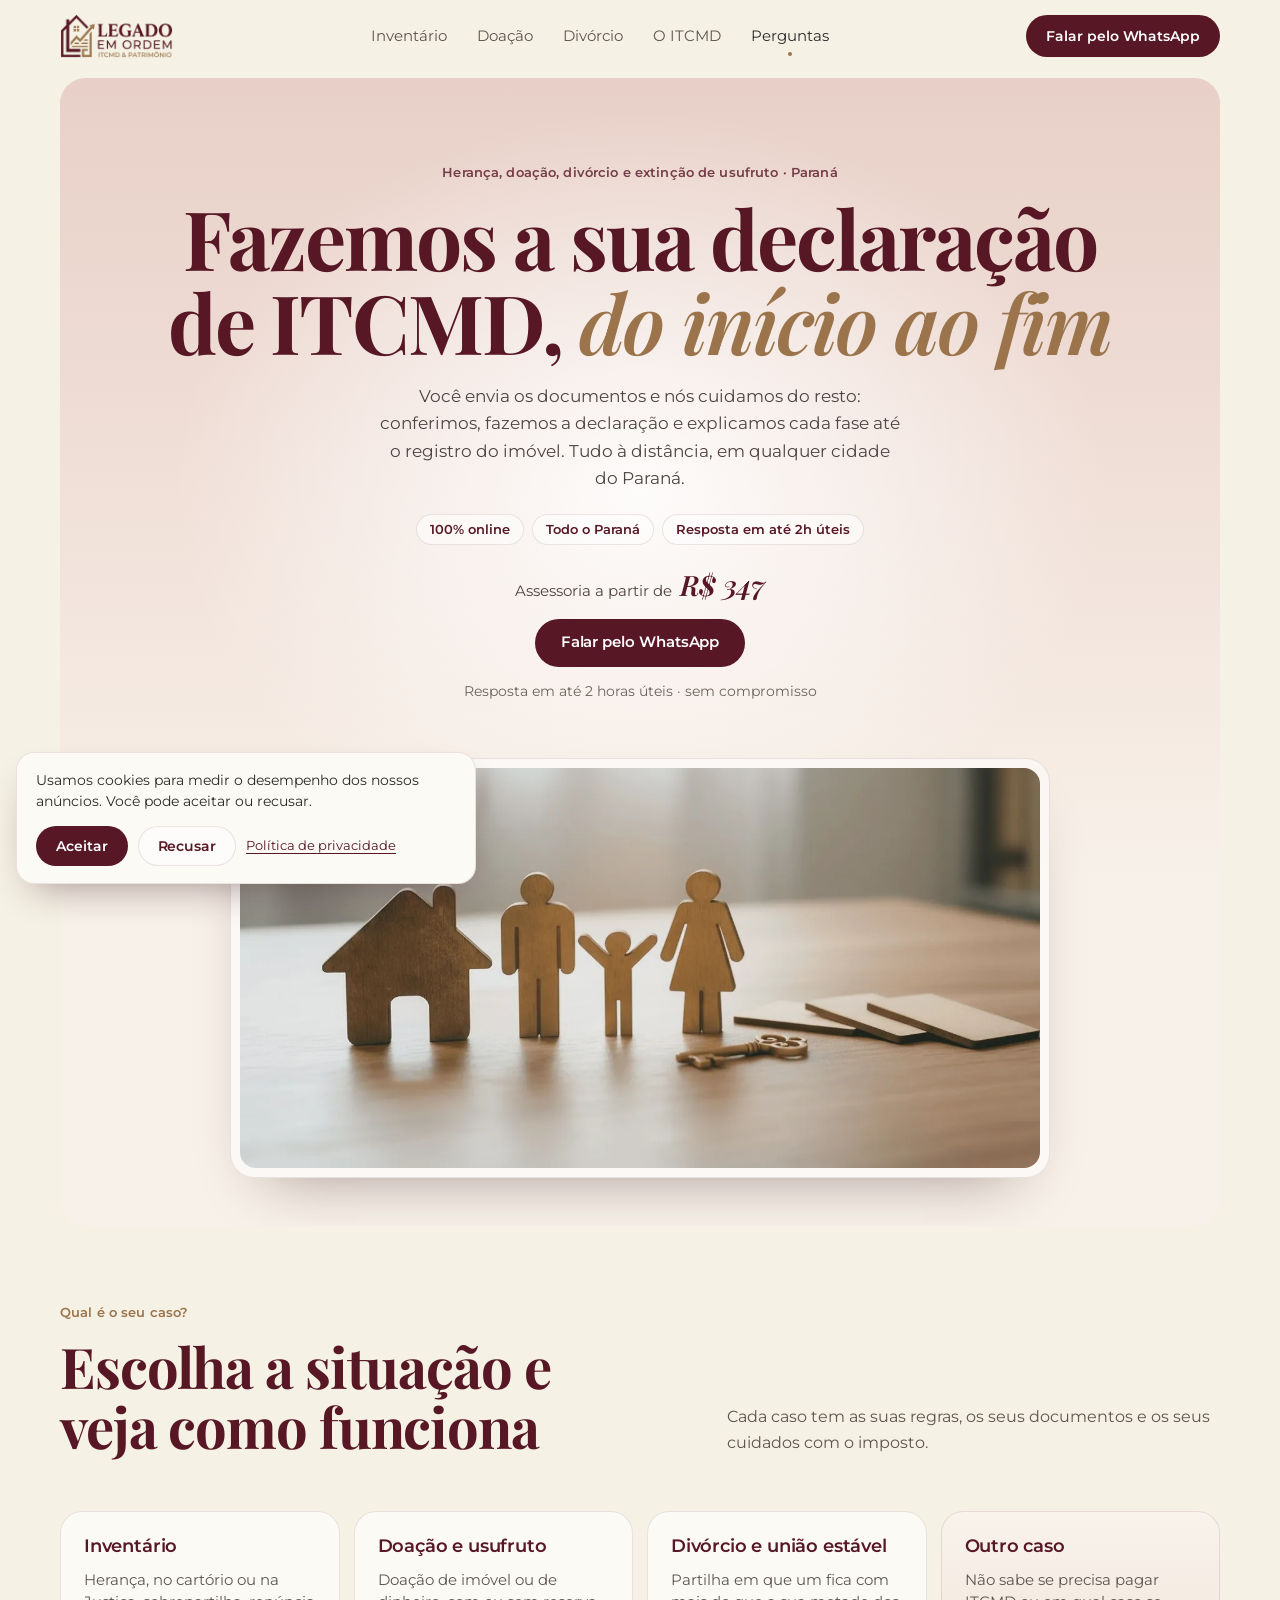
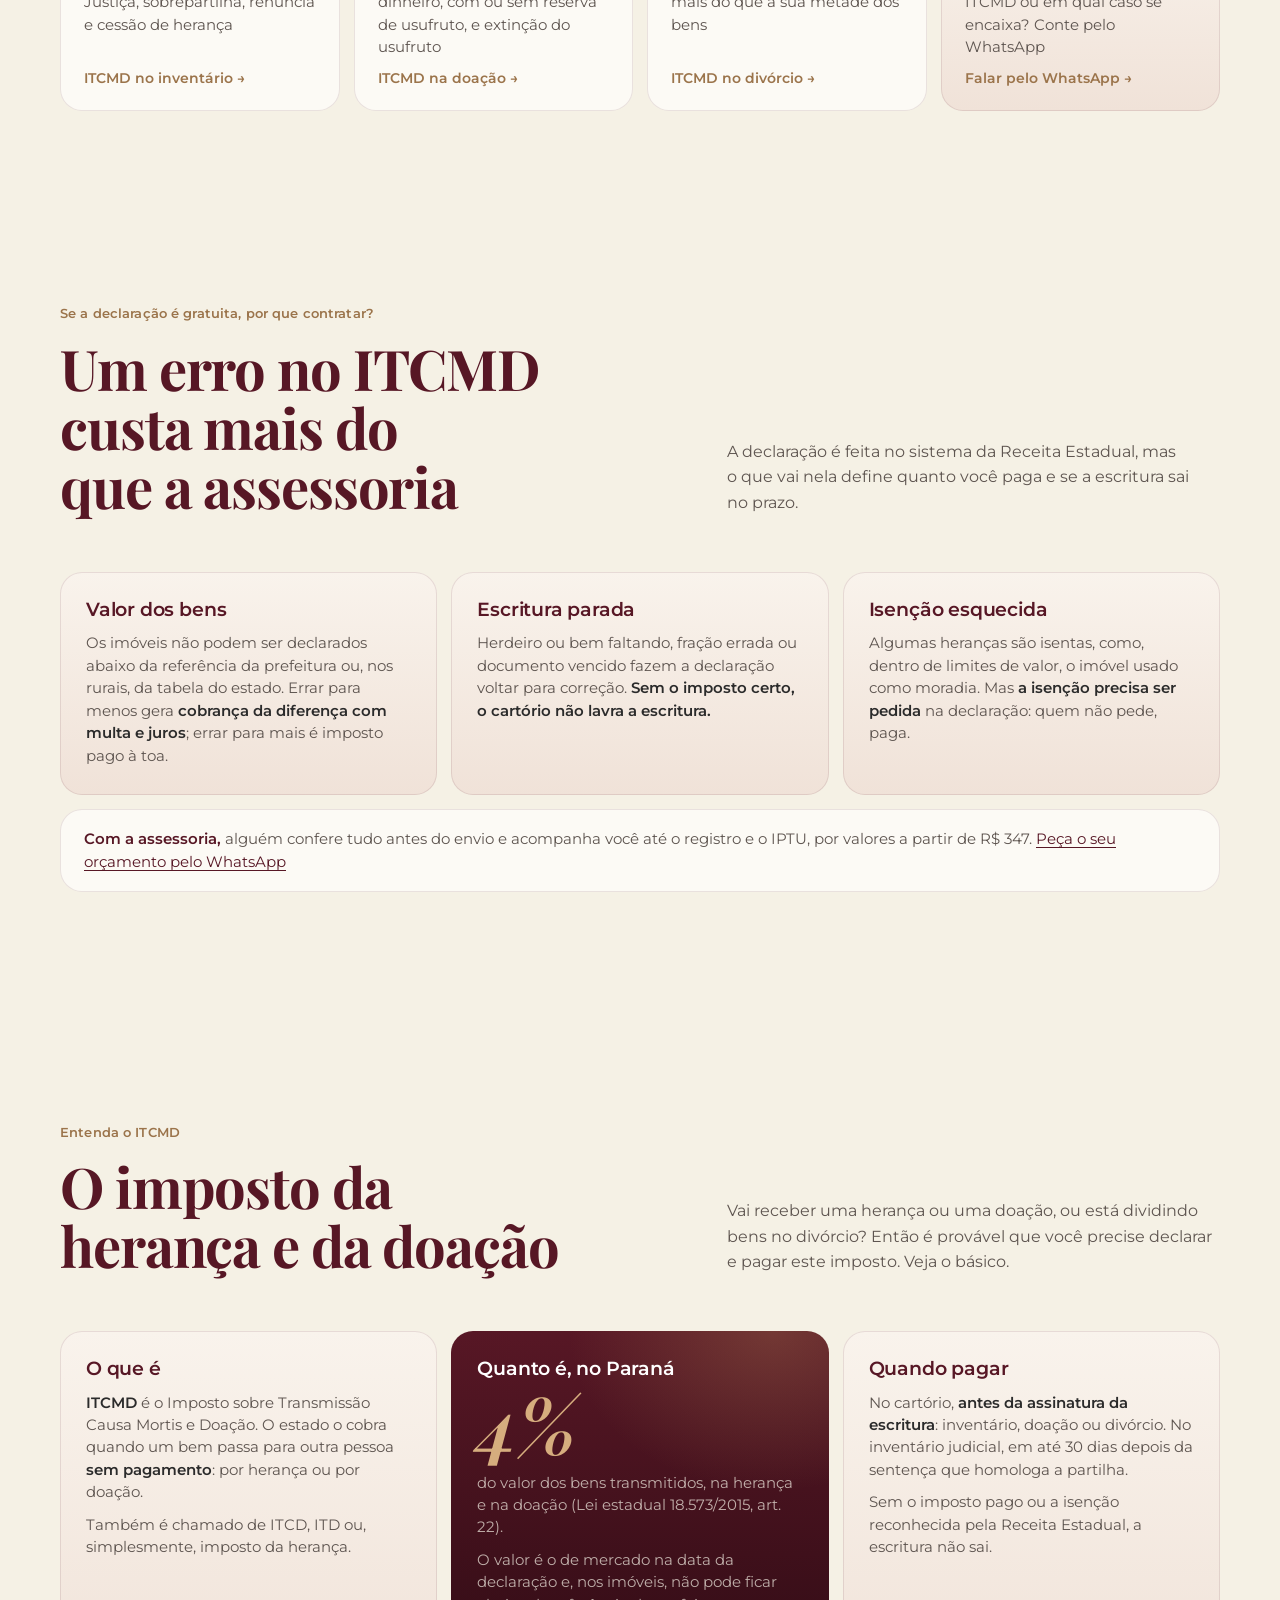
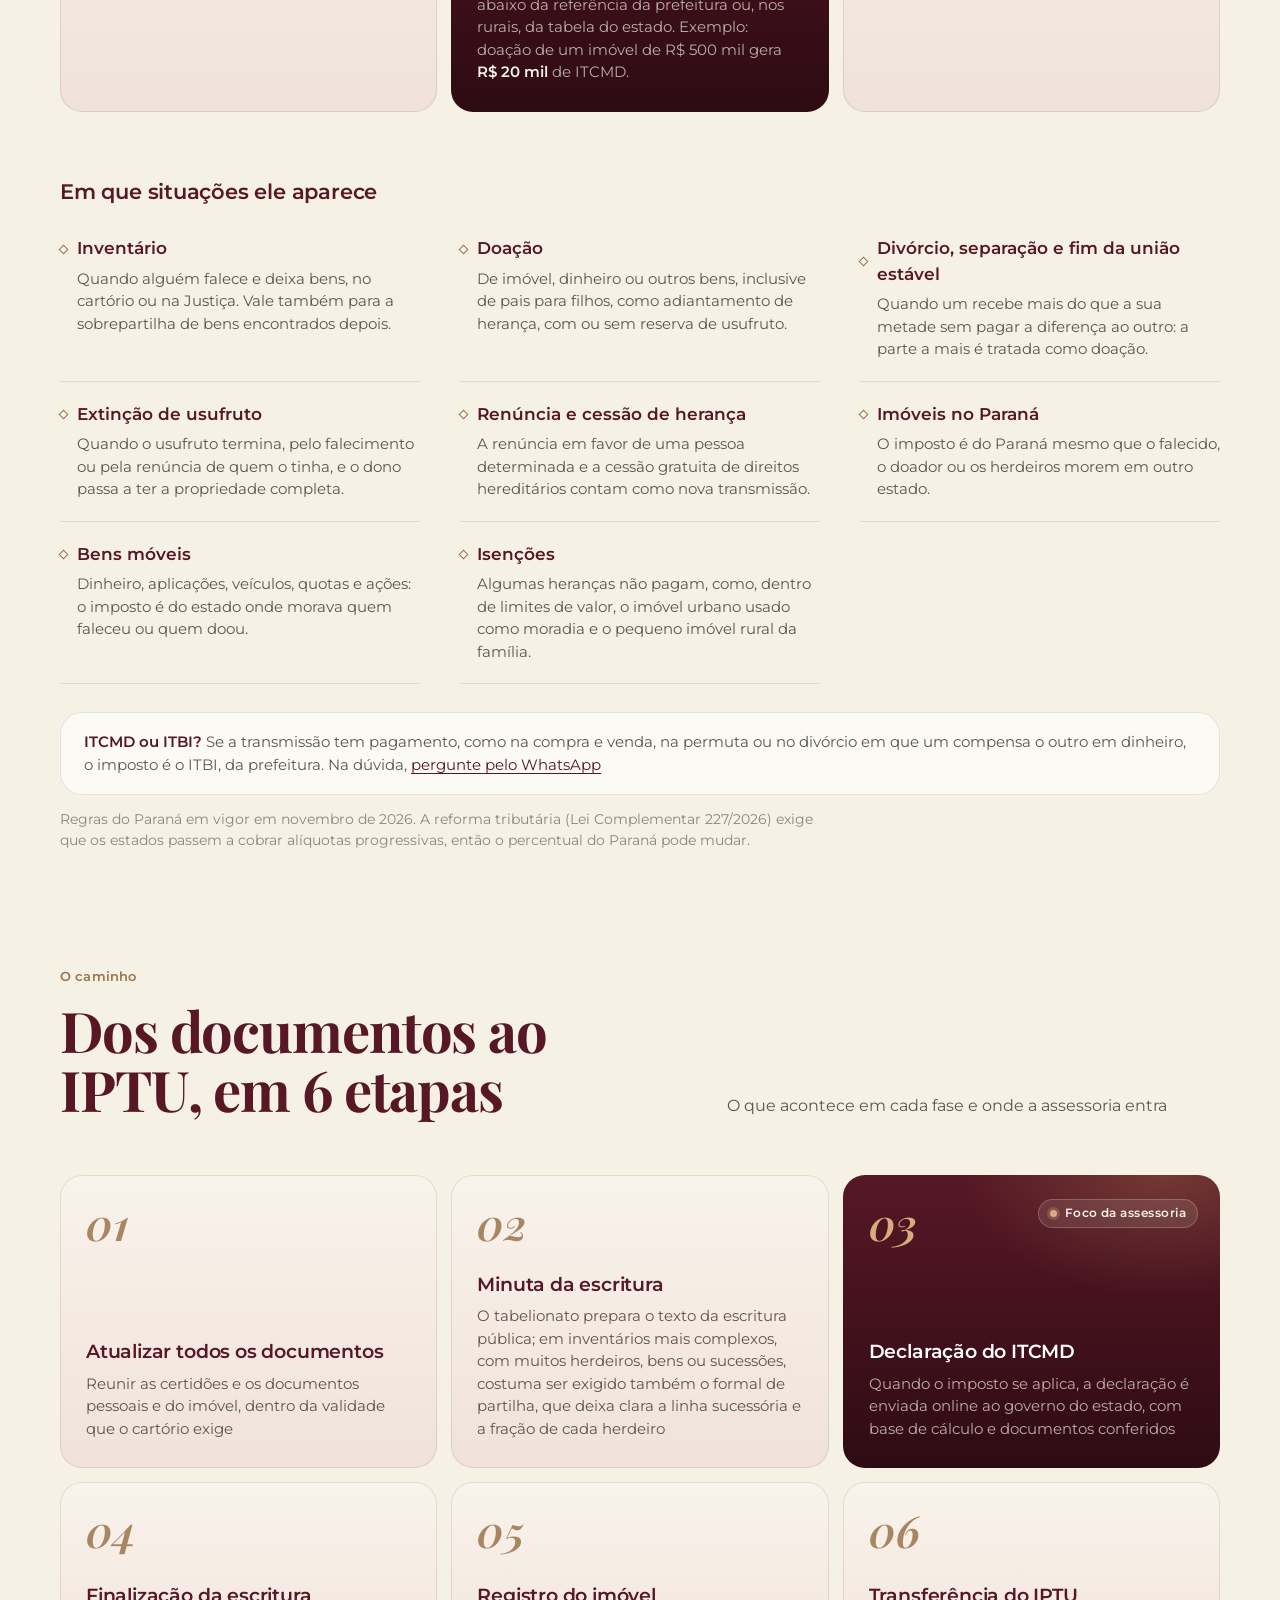
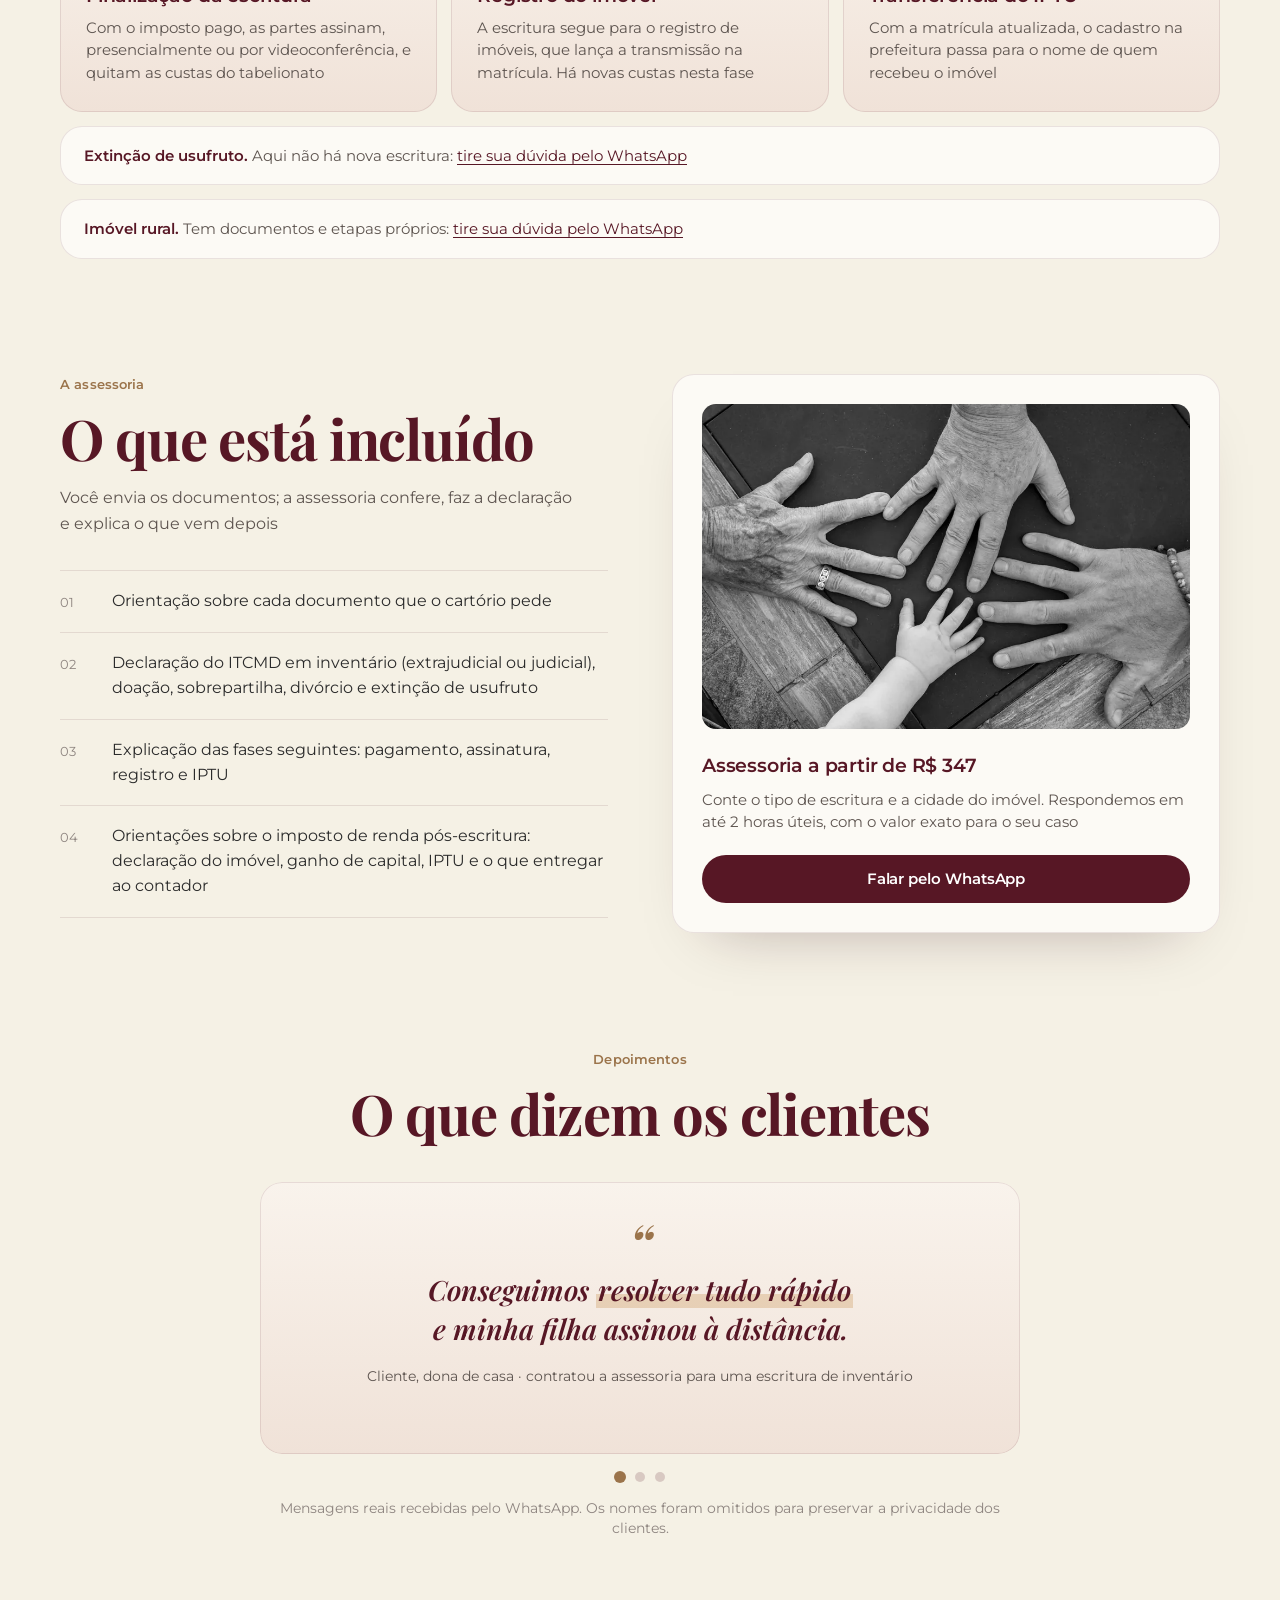
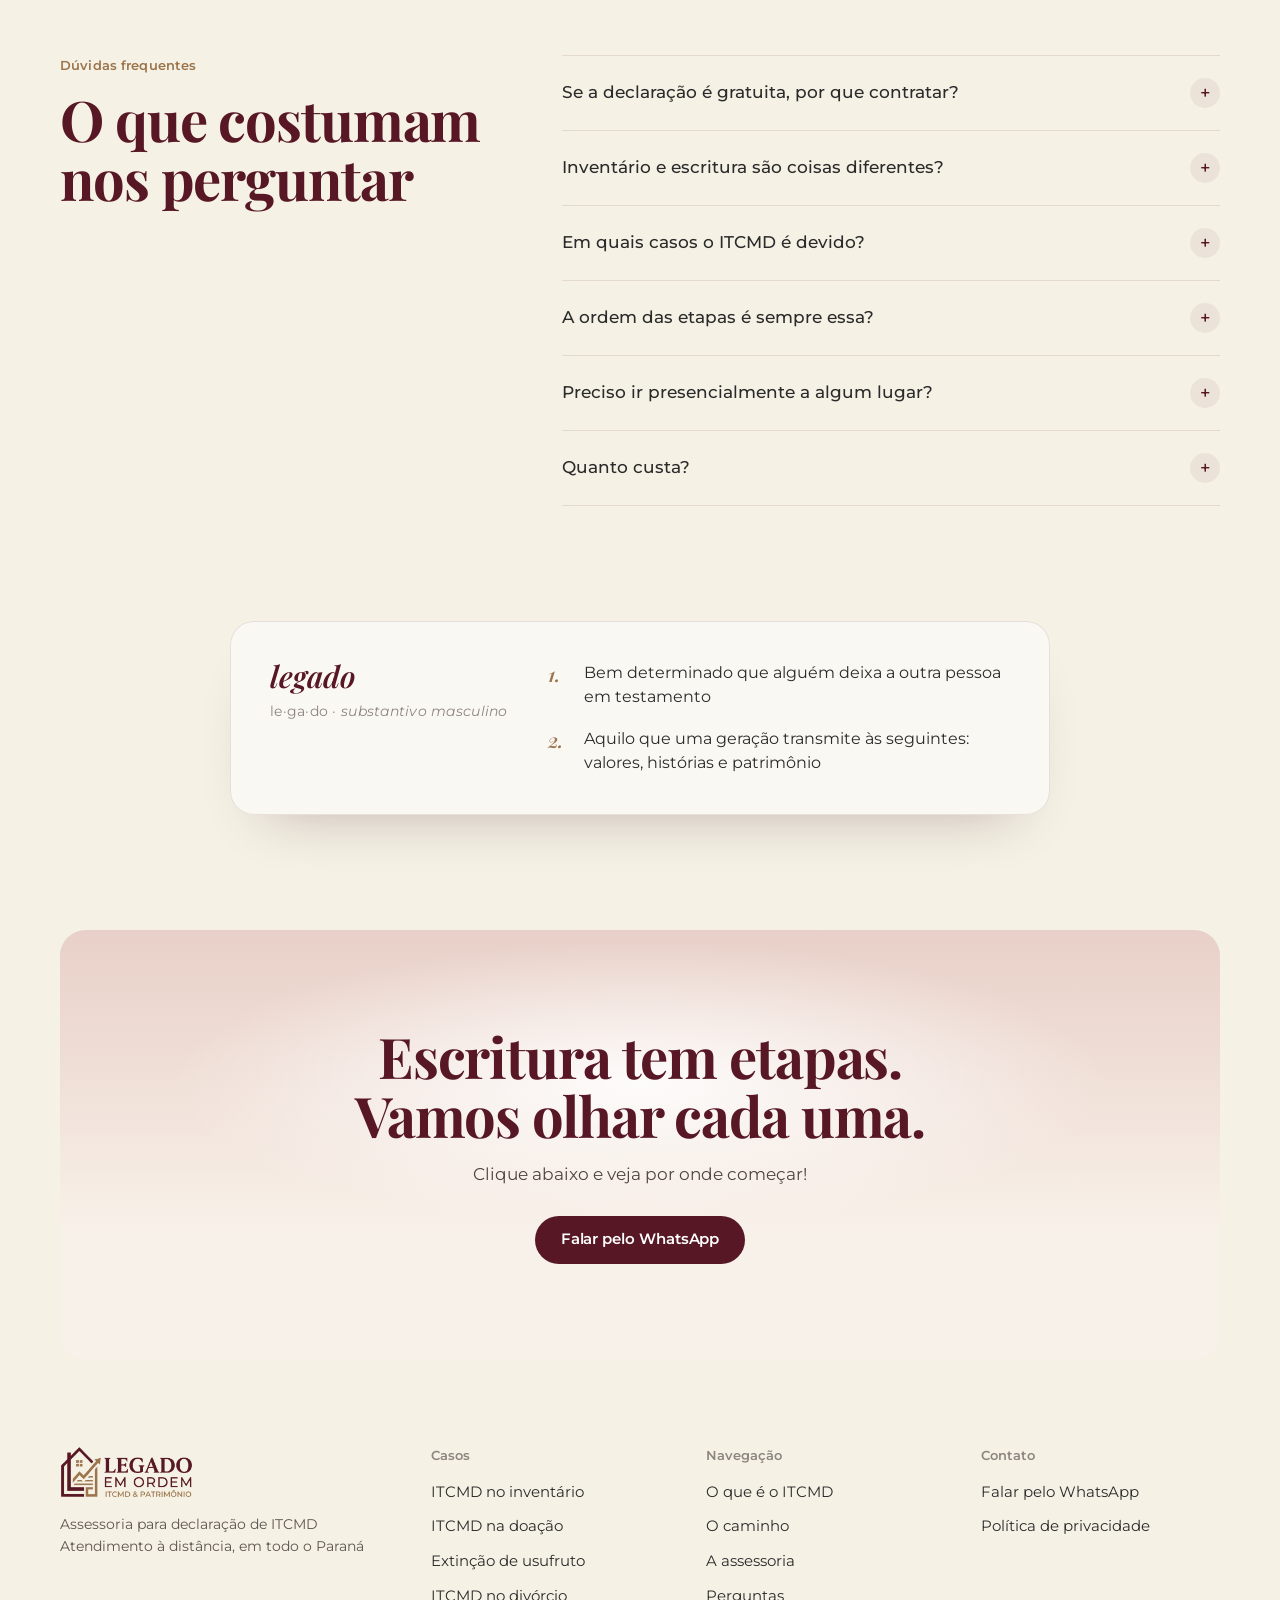
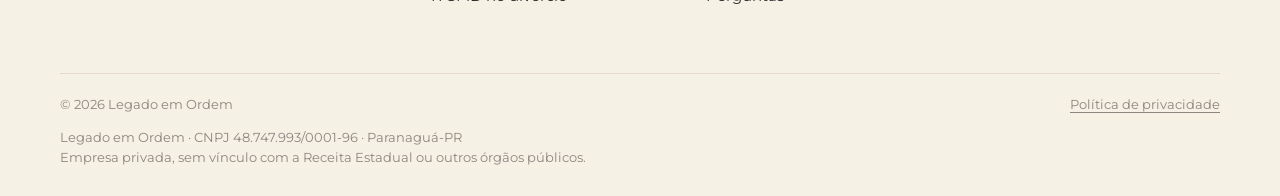
==== commit 5edf9da9: "Novo link do WhatsApp Business (wa.me/legado.em.ordem), favicon sem cantos brancos e verbete legado " ====
--- a/index.html
+++ b/index.html
@@ -23,7 +23,7 @@
   <nav class="links" aria-label="Menu principal">
     <a class="link" href="inventario/">Inventário</a><a class="link" href="doacao/">Doação</a><a class="link" href="divorcio/">Divórcio</a><a class="link" href="#itcmd">O ITCMD</a><a class="link" href="#perguntas">Perguntas</a>
   </nav>
-  <a class="btn" href="https://wa.me/5541991531196?text=Ol%C3%A1%21%20Vim%20pelo%20site%20Legado%20em%20Ordem%20e%20gostaria%20de%20um%20or%C3%A7amento%20para%20a%20declara%C3%A7%C3%A3o%20de%20ITCMD." target="_blank" rel="noopener" data-whatsapp>Falar pelo WhatsApp</a>
+  <a class="btn" href="https://wa.me/legado.em.ordem?text=Ol%C3%A1%21%20Vim%20pelo%20site%20Legado%20em%20Ordem%20e%20gostaria%20de%20um%20or%C3%A7amento%20para%20a%20declara%C3%A7%C3%A3o%20de%20ITCMD." target="_blank" rel="noopener" data-whatsapp>Falar pelo WhatsApp</a>
   <details class="menu-m"><summary aria-label="Abrir menu"><span></span></summary>
     <nav aria-label="Menu"><a href="inventario/">ITCMD no inventário</a><a href="doacao/">ITCMD na doação</a><a href="divorcio/">ITCMD no divórcio</a><a href="#itcmd">O que é o ITCMD</a><a href="#caminho">O caminho</a><a href="#perguntas">Perguntas</a></nav>
   </details>
@@ -37,18 +37,11 @@
   <ul class="selos rv"><li>100% online</li><li>Todo o Paraná</li><li>Resposta em até 2h úteis</li></ul>
   <p class="preco rv">Assessoria a partir de <b>R$&nbsp;347</b></p>
   <div class="acoes rv">
-    <a class="btn" href="https://wa.me/5541991531196?text=Ol%C3%A1%21%20Vim%20pelo%20site%20Legado%20em%20Ordem%20e%20gostaria%20de%20um%20or%C3%A7amento%20para%20a%20declara%C3%A7%C3%A3o%20de%20ITCMD." target="_blank" rel="noopener" data-whatsapp>Falar pelo WhatsApp</a>
+    <a class="btn" href="https://wa.me/legado.em.ordem?text=Ol%C3%A1%21%20Vim%20pelo%20site%20Legado%20em%20Ordem%20e%20gostaria%20de%20um%20or%C3%A7amento%20para%20a%20declara%C3%A7%C3%A3o%20de%20ITCMD." target="_blank" rel="noopener" data-whatsapp>Falar pelo WhatsApp</a>
   </div>
   <p class="micro rv">Resposta em até 2 horas úteis · sem compromisso</p>
   <figure class="foto-hero rv">
     <img src="img/hero-casa-familia.webp" alt="Miniaturas de madeira de uma casa e de uma família, ao lado de uma chave antiga" width="1280" height="640">
-    <figcaption>
-      <div><p class="palavra">legado</p><p class="verbete">le·ga·do · <i>substantivo masculino</i></p></div>
-      <ol class="sentidos">
-        <li>Bem determinado que alguém deixa a outra pessoa em testamento</li>
-        <li>Aquilo que uma geração transmite às seguintes: valores, histórias e patrimônio</li>
-      </ol>
-    </figcaption>
   </figure>
 </div></div></section>
 
@@ -61,7 +54,7 @@
     <li class="rv"><a href="inventario/"><h3>Inventário</h3><p>Herança, no cartório ou na Justiça, sobrepartilha, renúncia e cessão de herança</p><span class="ir">ITCMD no inventário</span></a></li>
     <li class="rv"><a href="doacao/"><h3>Doação e usufruto</h3><p>Doação de imóvel ou de dinheiro, com ou sem reserva de usufruto, e extinção do usufruto</p><span class="ir">ITCMD na doação</span></a></li>
     <li class="rv"><a href="divorcio/"><h3>Divórcio e união estável</h3><p>Partilha em que um fica com mais do que a sua metade dos bens</p><span class="ir">ITCMD no divórcio</span></a></li>
-    <li class="rv outro"><a href="https://wa.me/5541991531196?text=Ol%C3%A1%21%20Vim%20pelo%20site%20Legado%20em%20Ordem%20e%20gostaria%20de%20um%20or%C3%A7amento%20para%20a%20declara%C3%A7%C3%A3o%20de%20ITCMD." target="_blank" rel="noopener" data-whatsapp><h3>Outro caso</h3><p>Não sabe se precisa pagar ITCMD ou em qual caso se encaixa? Conte pelo WhatsApp</p><span class="ir">Falar pelo WhatsApp</span></a></li>
+    <li class="rv outro"><a href="https://wa.me/legado.em.ordem?text=Ol%C3%A1%21%20Vim%20pelo%20site%20Legado%20em%20Ordem%20e%20gostaria%20de%20um%20or%C3%A7amento%20para%20a%20declara%C3%A7%C3%A3o%20de%20ITCMD." target="_blank" rel="noopener" data-whatsapp><h3>Outro caso</h3><p>Não sabe se precisa pagar ITCMD ou em qual caso se encaixa? Conte pelo WhatsApp</p><span class="ir">Falar pelo WhatsApp</span></a></li>
   </ul>
 </div></section>
 
@@ -75,7 +68,7 @@
     <li class="rv"><h3>Escritura parada</h3><p>Herdeiro ou bem faltando, fração errada ou documento vencido fazem a declaração voltar para correção. <b>Sem o imposto certo, o cartório não lavra a escritura.</b></p></li>
     <li class="rv"><h3>Isenção esquecida</h3><p>Algumas heranças são isentas, como, dentro de limites de valor, o imóvel usado como moradia. Mas <b>a isenção precisa ser pedida</b> na declaração: quem não pede, paga.</p></li>
   </ul>
-  <p class="bento-nota rv"><b>Com a assessoria,</b> alguém confere tudo antes do envio e acompanha você até o registro e o IPTU, por valores a partir de R$&nbsp;347. <a href="https://wa.me/5541991531196?text=Ol%C3%A1%21%20Vim%20pelo%20site%20Legado%20em%20Ordem%20e%20gostaria%20de%20um%20or%C3%A7amento%20para%20a%20declara%C3%A7%C3%A3o%20de%20ITCMD." target="_blank" rel="noopener" data-whatsapp style="color:var(--marsala);text-decoration:underline;text-underline-offset:3px">Peça o seu orçamento pelo WhatsApp</a></p>
+  <p class="bento-nota rv"><b>Com a assessoria,</b> alguém confere tudo antes do envio e acompanha você até o registro e o IPTU, por valores a partir de R$&nbsp;347. <a href="https://wa.me/legado.em.ordem?text=Ol%C3%A1%21%20Vim%20pelo%20site%20Legado%20em%20Ordem%20e%20gostaria%20de%20um%20or%C3%A7amento%20para%20a%20declara%C3%A7%C3%A3o%20de%20ITCMD." target="_blank" rel="noopener" data-whatsapp style="color:var(--marsala);text-decoration:underline;text-underline-offset:3px">Peça o seu orçamento pelo WhatsApp</a></p>
 </div></section>
 
 <section class="sec itc" id="itcmd"><div class="wrap">
@@ -101,7 +94,7 @@
     <li><h4>Isenções</h4><p>Algumas heranças não pagam, como, dentro de limites de valor, o imóvel urbano usado como moradia e o pequeno imóvel rural da família.</p></li>
   </ul>
 
-  <p class="bento-nota rv"><b>ITCMD ou ITBI?</b> Se a transmissão tem pagamento, como na compra e venda, na permuta ou no divórcio em que um compensa o outro em dinheiro, o imposto é o ITBI, da prefeitura. Na dúvida, <a href="https://wa.me/5541991531196?text=Ol%C3%A1%21%20Vim%20pelo%20site%20Legado%20em%20Ordem%20e%20gostaria%20de%20um%20or%C3%A7amento%20para%20a%20declara%C3%A7%C3%A3o%20de%20ITCMD." target="_blank" rel="noopener" data-whatsapp style="color:var(--marsala);text-decoration:underline;text-underline-offset:3px">pergunte pelo WhatsApp</a></p>
+  <p class="bento-nota rv"><b>ITCMD ou ITBI?</b> Se a transmissão tem pagamento, como na compra e venda, na permuta ou no divórcio em que um compensa o outro em dinheiro, o imposto é o ITBI, da prefeitura. Na dúvida, <a href="https://wa.me/legado.em.ordem?text=Ol%C3%A1%21%20Vim%20pelo%20site%20Legado%20em%20Ordem%20e%20gostaria%20de%20um%20or%C3%A7amento%20para%20a%20declara%C3%A7%C3%A3o%20de%20ITCMD." target="_blank" rel="noopener" data-whatsapp style="color:var(--marsala);text-decoration:underline;text-underline-offset:3px">pergunte pelo WhatsApp</a></p>
   <p class="micro rv">Regras do Paraná em vigor em novembro de 2026. A reforma tributária (Lei Complementar 227/2026) exige que os estados passem a cobrar alíquotas progressivas, então o percentual do Paraná pode mudar.</p>
 </div></section>
 
@@ -118,8 +111,8 @@
     <li class="rv"><div><h3>Registro do imóvel</h3><p>A escritura segue para o registro de imóveis, que lança a transmissão na matrícula. Há novas custas nesta fase</p></div></li>
     <li class="rv"><div><h3>Transferência do IPTU</h3><p>Com a matrícula atualizada, o cadastro na prefeitura passa para o nome de quem recebeu o imóvel</p></div></li>
   </ol>
-  <p class="bento-nota rv"><b>Extinção de usufruto.</b> Aqui não há nova escritura: <a href="https://wa.me/5541991531196?text=Ol%C3%A1%21%20Vim%20pelo%20site%20Legado%20em%20Ordem%20e%20gostaria%20de%20um%20or%C3%A7amento%20para%20a%20declara%C3%A7%C3%A3o%20de%20ITCMD." target="_blank" rel="noopener" data-whatsapp style="color:var(--marsala);text-decoration:underline;text-underline-offset:3px">tire sua dúvida pelo WhatsApp</a></p>
-  <p class="bento-nota rv"><b>Imóvel rural.</b> Tem documentos e etapas próprios: <a href="https://wa.me/5541991531196?text=Ol%C3%A1%21%20Vim%20pelo%20site%20Legado%20em%20Ordem%20e%20gostaria%20de%20um%20or%C3%A7amento%20para%20a%20declara%C3%A7%C3%A3o%20de%20ITCMD." target="_blank" rel="noopener" data-whatsapp style="color:var(--marsala);text-decoration:underline;text-underline-offset:3px">tire sua dúvida pelo WhatsApp</a></p>
+  <p class="bento-nota rv"><b>Extinção de usufruto.</b> Aqui não há nova escritura: <a href="https://wa.me/legado.em.ordem?text=Ol%C3%A1%21%20Vim%20pelo%20site%20Legado%20em%20Ordem%20e%20gostaria%20de%20um%20or%C3%A7amento%20para%20a%20declara%C3%A7%C3%A3o%20de%20ITCMD." target="_blank" rel="noopener" data-whatsapp style="color:var(--marsala);text-decoration:underline;text-underline-offset:3px">tire sua dúvida pelo WhatsApp</a></p>
+  <p class="bento-nota rv"><b>Imóvel rural.</b> Tem documentos e etapas próprios: <a href="https://wa.me/legado.em.ordem?text=Ol%C3%A1%21%20Vim%20pelo%20site%20Legado%20em%20Ordem%20e%20gostaria%20de%20um%20or%C3%A7amento%20para%20a%20declara%C3%A7%C3%A3o%20de%20ITCMD." target="_blank" rel="noopener" data-whatsapp style="color:var(--marsala);text-decoration:underline;text-underline-offset:3px">tire sua dúvida pelo WhatsApp</a></p>
 </div></section>
 
 <section class="sec" id="assessoria" style="padding-top:0"><div class="wrap duas">
@@ -138,7 +131,7 @@
     <img src="img/maos-geracoes.webp" alt="Mãos de quatro gerações de uma família, da mais idosa à de um bebê, lado a lado sobre uma mesa" width="900" height="600">
     <h3>Assessoria a partir de R$&nbsp;347</h3>
     <p>Conte o tipo de escritura e a cidade do imóvel. Respondemos em até 2 horas úteis, com o valor exato para o seu caso</p>
-    <a class="btn" href="https://wa.me/5541991531196?text=Ol%C3%A1%21%20Vim%20pelo%20site%20Legado%20em%20Ordem%20e%20gostaria%20de%20um%20or%C3%A7amento%20para%20a%20declara%C3%A7%C3%A3o%20de%20ITCMD." target="_blank" rel="noopener" data-whatsapp>Falar pelo WhatsApp</a>
+    <a class="btn" href="https://wa.me/legado.em.ordem?text=Ol%C3%A1%21%20Vim%20pelo%20site%20Legado%20em%20Ordem%20e%20gostaria%20de%20um%20or%C3%A7amento%20para%20a%20declara%C3%A7%C3%A3o%20de%20ITCMD." target="_blank" rel="noopener" data-whatsapp>Falar pelo WhatsApp</a>
   </aside>
 </div></section>
 
@@ -150,7 +143,7 @@
   </div>
   <div class="em-breve">
     <p>Enquanto isso, conte o seu caso pelo WhatsApp: o tipo de escritura e a cidade do imóvel.</p>
-    <a class="btn ouro" href="https://wa.me/5541991531196?text=Ol%C3%A1%21%20Vim%20pelo%20site%20Legado%20em%20Ordem%20e%20gostaria%20de%20um%20or%C3%A7amento%20para%20a%20declara%C3%A7%C3%A3o%20de%20ITCMD." target="_blank" rel="noopener" data-whatsapp>Falar pelo WhatsApp</a>
+    <a class="btn ouro" href="https://wa.me/legado.em.ordem?text=Ol%C3%A1%21%20Vim%20pelo%20site%20Legado%20em%20Ordem%20e%20gostaria%20de%20um%20or%C3%A7amento%20para%20a%20declara%C3%A7%C3%A3o%20de%20ITCMD." target="_blank" rel="noopener" data-whatsapp>Falar pelo WhatsApp</a>
   </div>
 </div></div></section>
 
@@ -190,11 +183,19 @@
   </div>
 </div></section>
 
+<section class="sec" id="legado" style="padding-top:0"><div class="wrap"><div class="verbete-caixa rv">
+      <div><p class="palavra">legado</p><p class="verbete">le·ga·do · <i>substantivo masculino</i></p></div>
+      <ol class="sentidos">
+        <li>Bem determinado que alguém deixa a outra pessoa em testamento</li>
+        <li>Aquilo que uma geração transmite às seguintes: valores, histórias e patrimônio</li>
+      </ol>
+</div></div></section>
+
 <section class="sec" style="padding-top:0;padding-bottom:clamp(24px,3vw,40px)"><div class="wrap"><div class="stage cta rv">
   <h2 class="h2">Escritura tem etapas. Vamos olhar cada uma.</h2>
   <p class="lede">Clique abaixo e veja por onde começar!</p>
   <div class="acoes">
-    <a class="btn" href="https://wa.me/5541991531196?text=Ol%C3%A1%21%20Vim%20pelo%20site%20Legado%20em%20Ordem%20e%20gostaria%20de%20um%20or%C3%A7amento%20para%20a%20declara%C3%A7%C3%A3o%20de%20ITCMD." target="_blank" rel="noopener" data-whatsapp>Falar pelo WhatsApp</a>
+    <a class="btn" href="https://wa.me/legado.em.ordem?text=Ol%C3%A1%21%20Vim%20pelo%20site%20Legado%20em%20Ordem%20e%20gostaria%20de%20um%20or%C3%A7amento%20para%20a%20declara%C3%A7%C3%A3o%20de%20ITCMD." target="_blank" rel="noopener" data-whatsapp>Falar pelo WhatsApp</a>
   </div>
 </div></div></section>
 </main>
@@ -207,13 +208,13 @@
     </div>
     <div><h4>Casos</h4><ul><li><a href="inventario/">ITCMD no inventário</a></li><li><a href="doacao/">ITCMD na doação</a></li><li><a href="doacao/#usufruto">Extinção de usufruto</a></li><li><a href="divorcio/">ITCMD no divórcio</a></li></ul></div>
     <div><h4>Navegação</h4><ul><li><a href="#itcmd">O que é o ITCMD</a></li><li><a href="#caminho">O caminho</a></li><li><a href="#assessoria">A assessoria</a></li><li><a href="#perguntas">Perguntas</a></li></ul></div>
-    <div><h4>Contato</h4><ul><li><a href="https://wa.me/5541991531196?text=Ol%C3%A1%21%20Vim%20pelo%20site%20Legado%20em%20Ordem%20e%20gostaria%20de%20um%20or%C3%A7amento%20para%20a%20declara%C3%A7%C3%A3o%20de%20ITCMD." target="_blank" rel="noopener" data-whatsapp>Falar pelo WhatsApp</a></li><li><button type="button" class="linkbtn" data-politica>Política de privacidade</button></li></ul></div>
+    <div><h4>Contato</h4><ul><li><a href="https://wa.me/legado.em.ordem?text=Ol%C3%A1%21%20Vim%20pelo%20site%20Legado%20em%20Ordem%20e%20gostaria%20de%20um%20or%C3%A7amento%20para%20a%20declara%C3%A7%C3%A3o%20de%20ITCMD." target="_blank" rel="noopener" data-whatsapp>Falar pelo WhatsApp</a></li><li><button type="button" class="linkbtn" data-politica>Política de privacidade</button></li></ul></div>
   </div>
   <div class="rod-base"><span>© 2026 Legado em Ordem</span><button type="button" class="linkbtn" data-politica>Política de privacidade</button></div>
   <p class="rod-legal">Legado em Ordem · CNPJ 48.747.993/0001-96 · Paranaguá-PR<br>Empresa privada, sem vínculo com a Receita Estadual ou outros órgãos públicos.</p>
 </div></footer>
 
-<div class="fixo"><a class="btn" href="https://wa.me/5541991531196?text=Ol%C3%A1%21%20Vim%20pelo%20site%20Legado%20em%20Ordem%20e%20gostaria%20de%20um%20or%C3%A7amento%20para%20a%20declara%C3%A7%C3%A3o%20de%20ITCMD." target="_blank" rel="noopener" data-whatsapp>Falar pelo WhatsApp</a></div>
+<div class="fixo"><a class="btn" href="https://wa.me/legado.em.ordem?text=Ol%C3%A1%21%20Vim%20pelo%20site%20Legado%20em%20Ordem%20e%20gostaria%20de%20um%20or%C3%A7amento%20para%20a%20declara%C3%A7%C3%A3o%20de%20ITCMD." target="_blank" rel="noopener" data-whatsapp>Falar pelo WhatsApp</a></div>
 
 <dialog id="politica" aria-labelledby="pol-titulo"><div class="pol">
   <h2 id="pol-titulo">Política de privacidade</h2>
@@ -226,7 +227,7 @@
   <h3>Prazo</h3><p>Os dados são mantidos pelo tempo necessário à finalidade ou ao cumprimento de obrigações legais.</p>
   <h3>Direitos do titular</h3>
   <ul><li>Confirmar se há tratamento e acessar os dados</li><li>Corrigir dados incompletos ou desatualizados</li><li>Pedir a exclusão dos dados, ressalvado o que a lei obriga a guardar</li><li>Revogar o consentimento dado aos cookies</li></ul>
-  <p>Pedidos pelo WhatsApp <a href="https://wa.me/5541991531196" target="_blank" rel="noopener">(41) 9 9153-1196</a>.</p>
+  <p>Pedidos pelo WhatsApp <a href="https://wa.me/legado.em.ordem" target="_blank" rel="noopener">(41) 9 9153-1196</a>.</p>
   <p>Atualizada em 03/11/2026.</p>
   <form method="dialog"><button class="btn sec">Fechar</button></form>
 </div></dialog>
--- a/estilo.css
+++ b/estilo.css
@@ -83,7 +83,7 @@
 .foto-hero img{width:100%;aspect-ratio:2/1;object-fit:cover;border-radius:16px}
 .foto-hero figcaption{display:grid;gap:14px 40px;padding:20px 14px 12px}
 @media(min-width:720px){.foto-hero figcaption{grid-template-columns:auto 1fr;align-items:start}}
-.foto-hero .palavra{font:italic 600 30px/1 var(--f-tit);color:var(--marsala)}
+.palavra{font:italic 600 30px/1 var(--f-tit);color:var(--marsala)}
 .foto-hero .verbete{margin-top:8px}
 
 /* faixa de escrituras */
@@ -283,3 +283,7 @@
 .outros{display:flex;flex-wrap:wrap;gap:10px;justify-content:center;margin-top:22px}
 .bloco-usufruto{margin-top:28px}
 @media(min-width:900px){.rod-topo.quatro{grid-template-columns:1.4fr 1fr 1fr 1fr}}
+
+/* caixa do verbete "legado", no fim da página inicial (09/11/2026) */
+.verbete-caixa{width:min(820px,100%);margin:0 auto;display:grid;gap:14px 40px;padding:clamp(24px,3.4vw,40px);border-radius:24px;background:rgba(255,255,255,.55);box-shadow:inset 0 0 0 1px var(--line),0 30px 60px -36px rgba(46,11,20,.3)}
+@media(min-width:720px){.verbete-caixa{grid-template-columns:auto 1fr;align-items:start}}
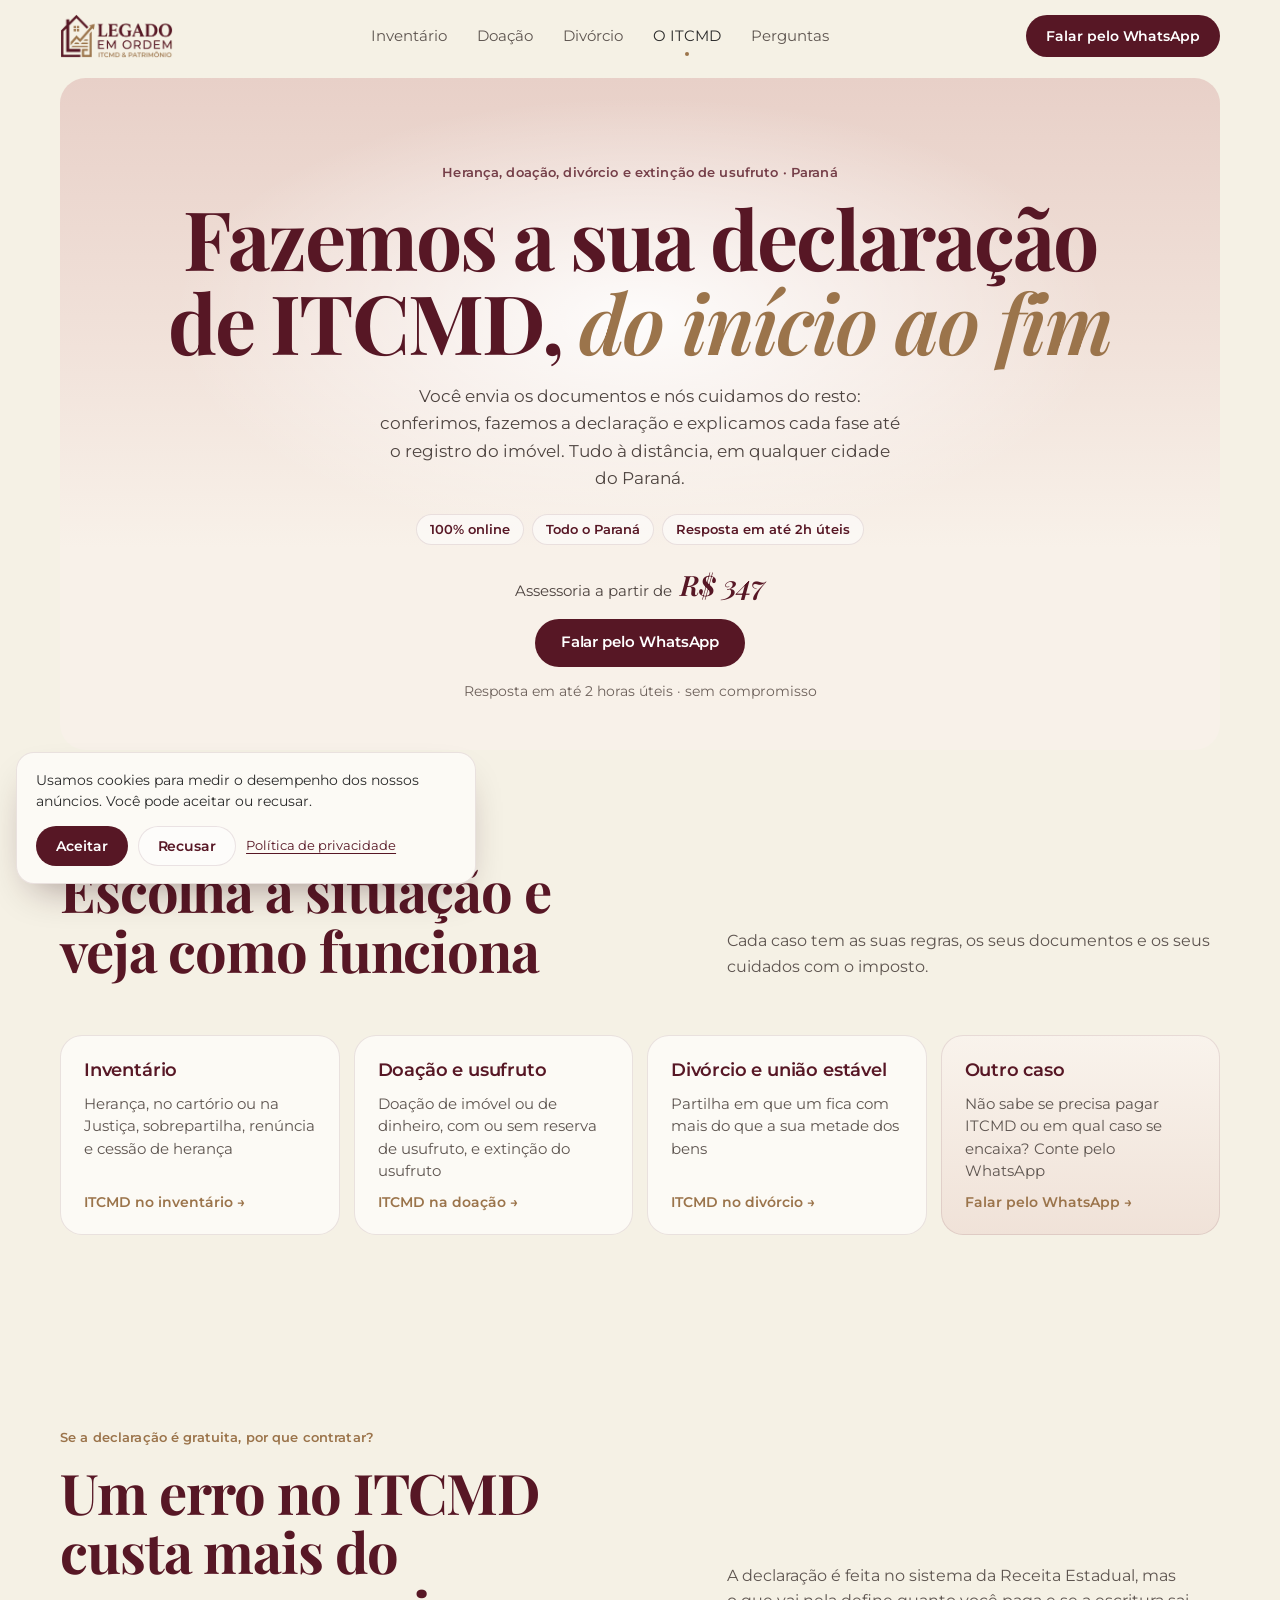
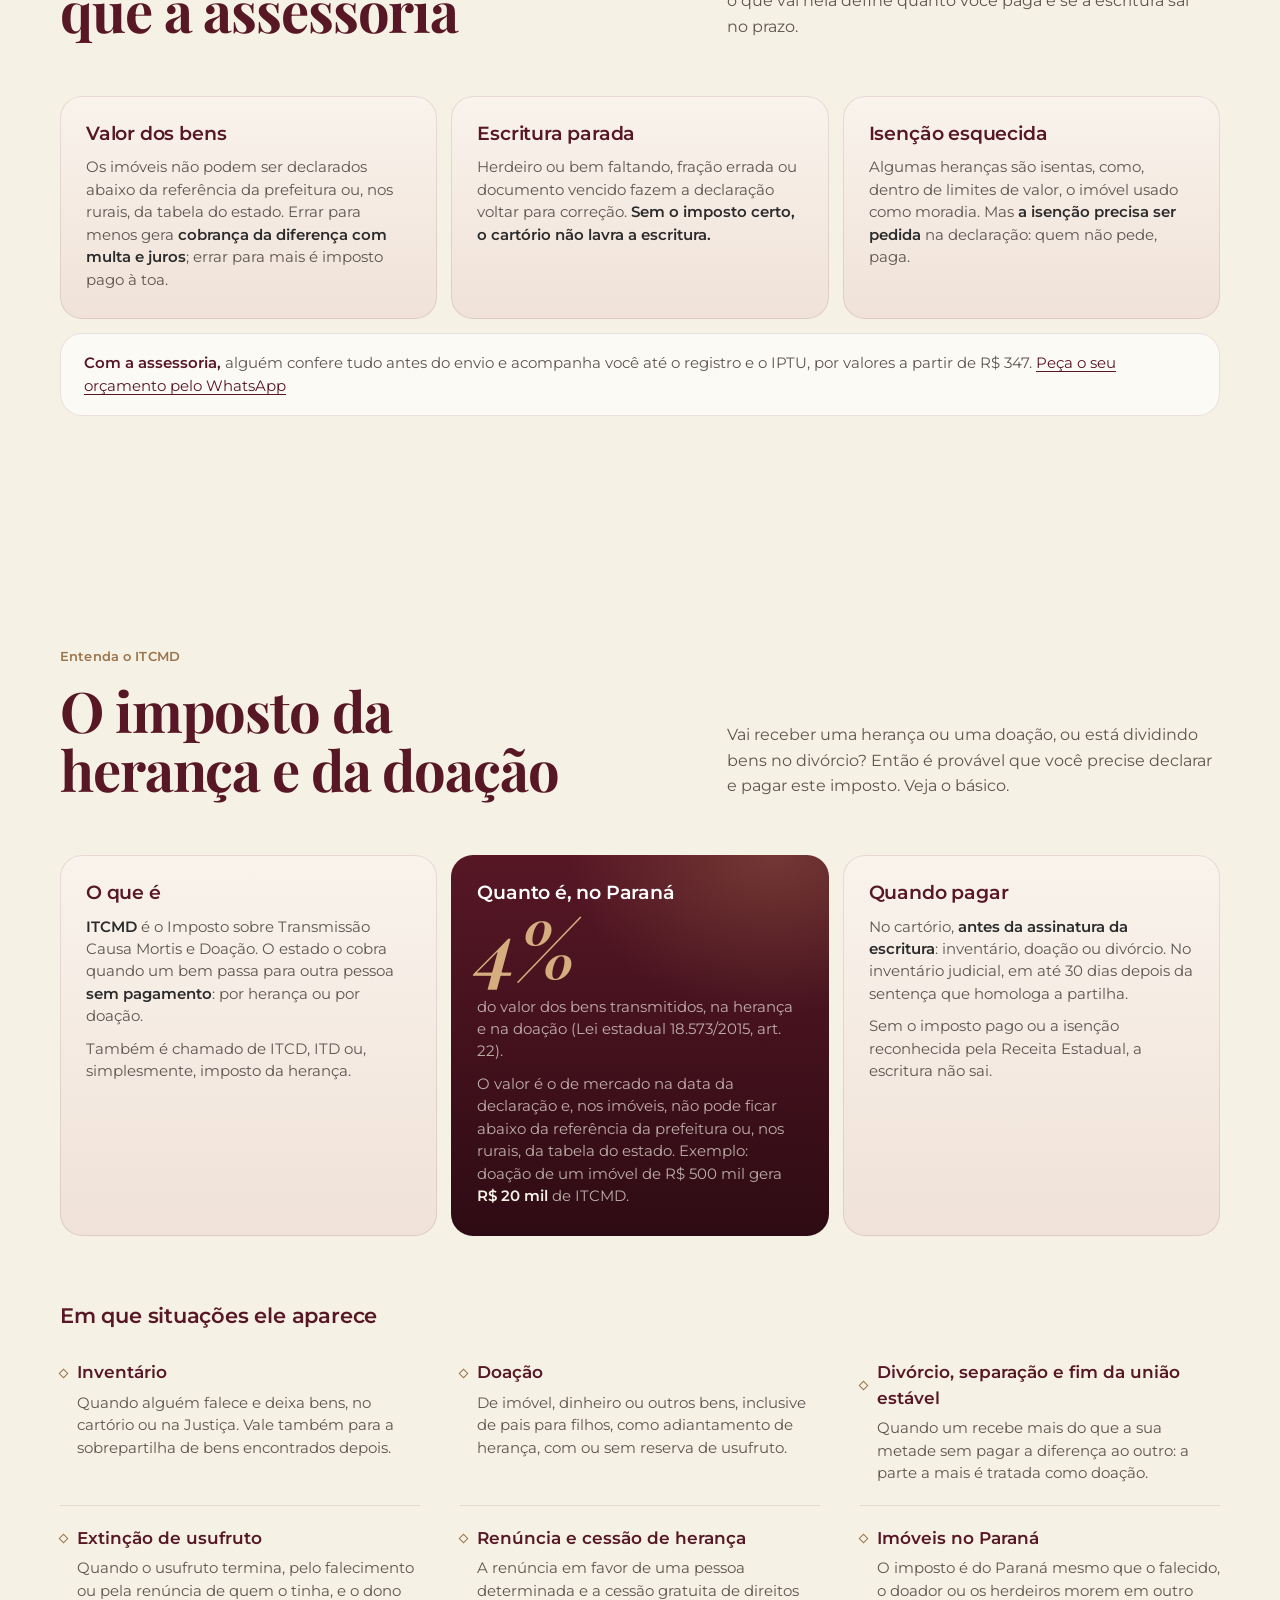
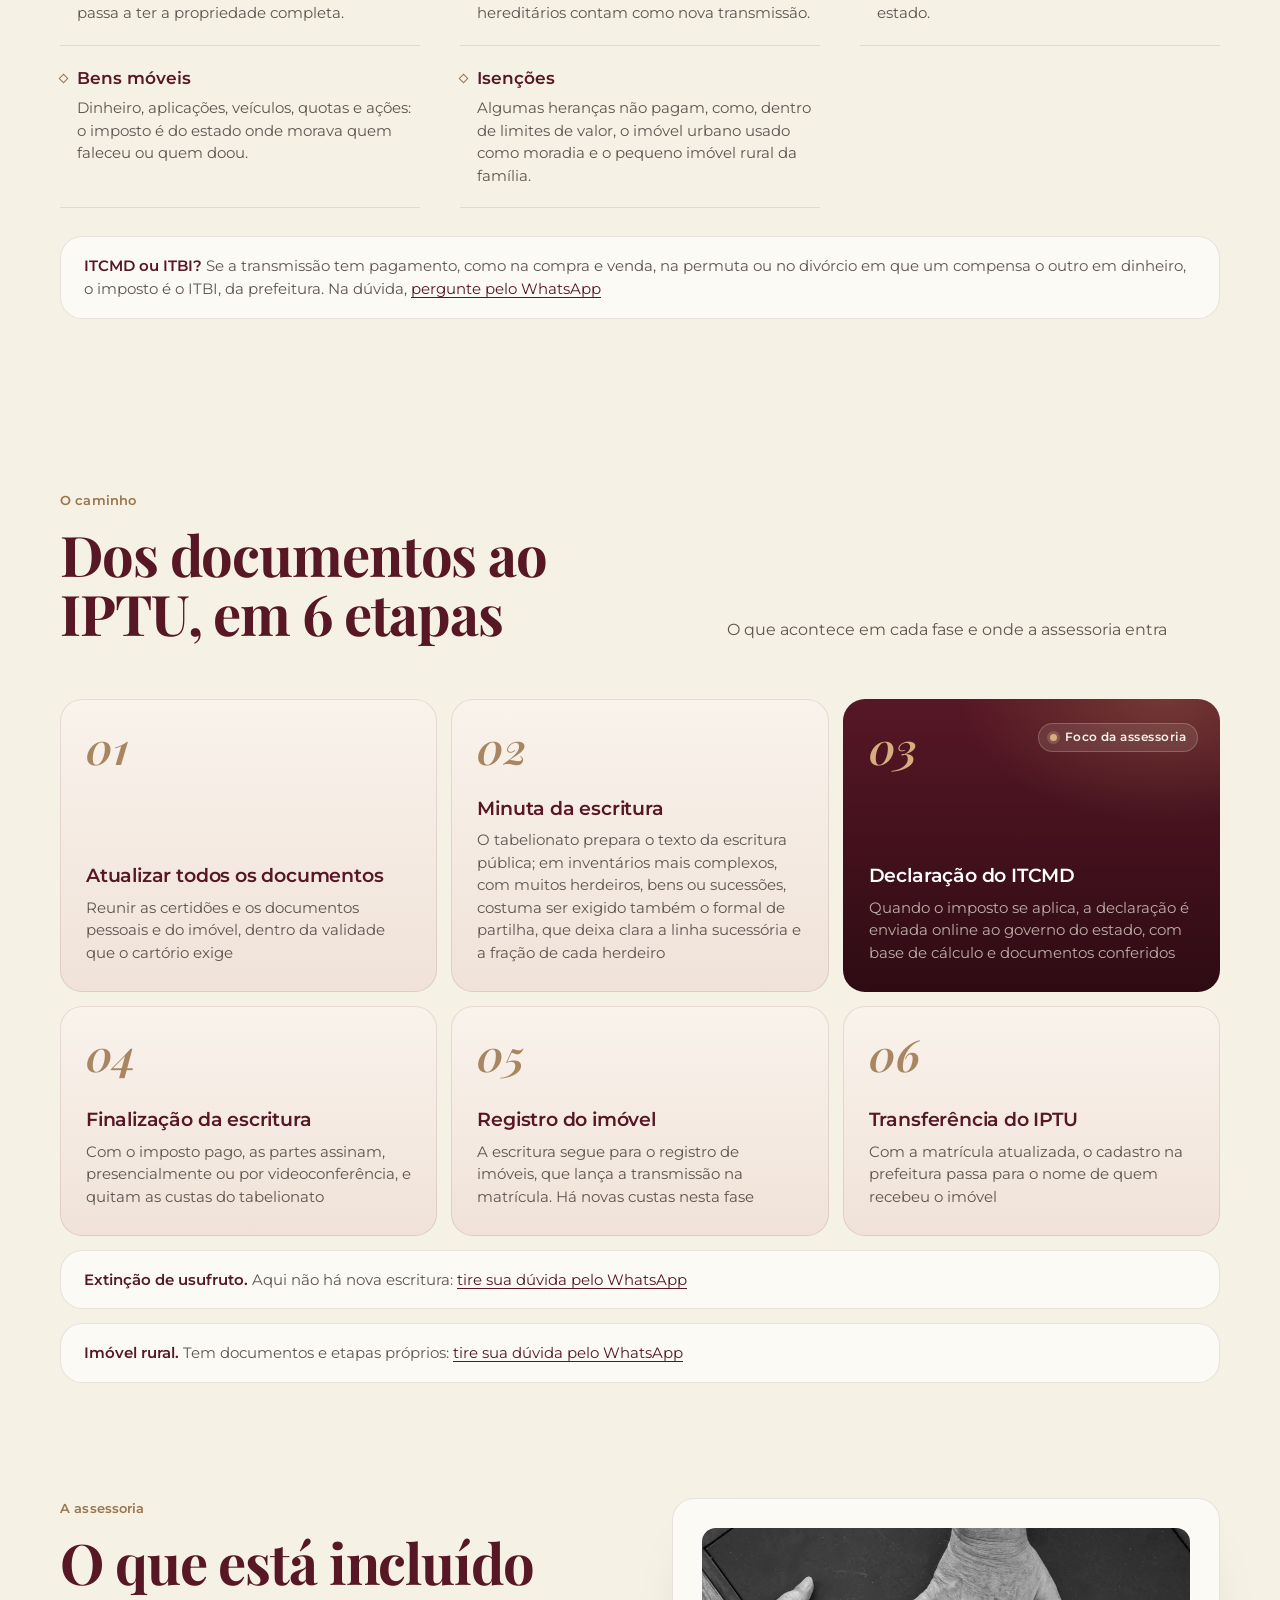
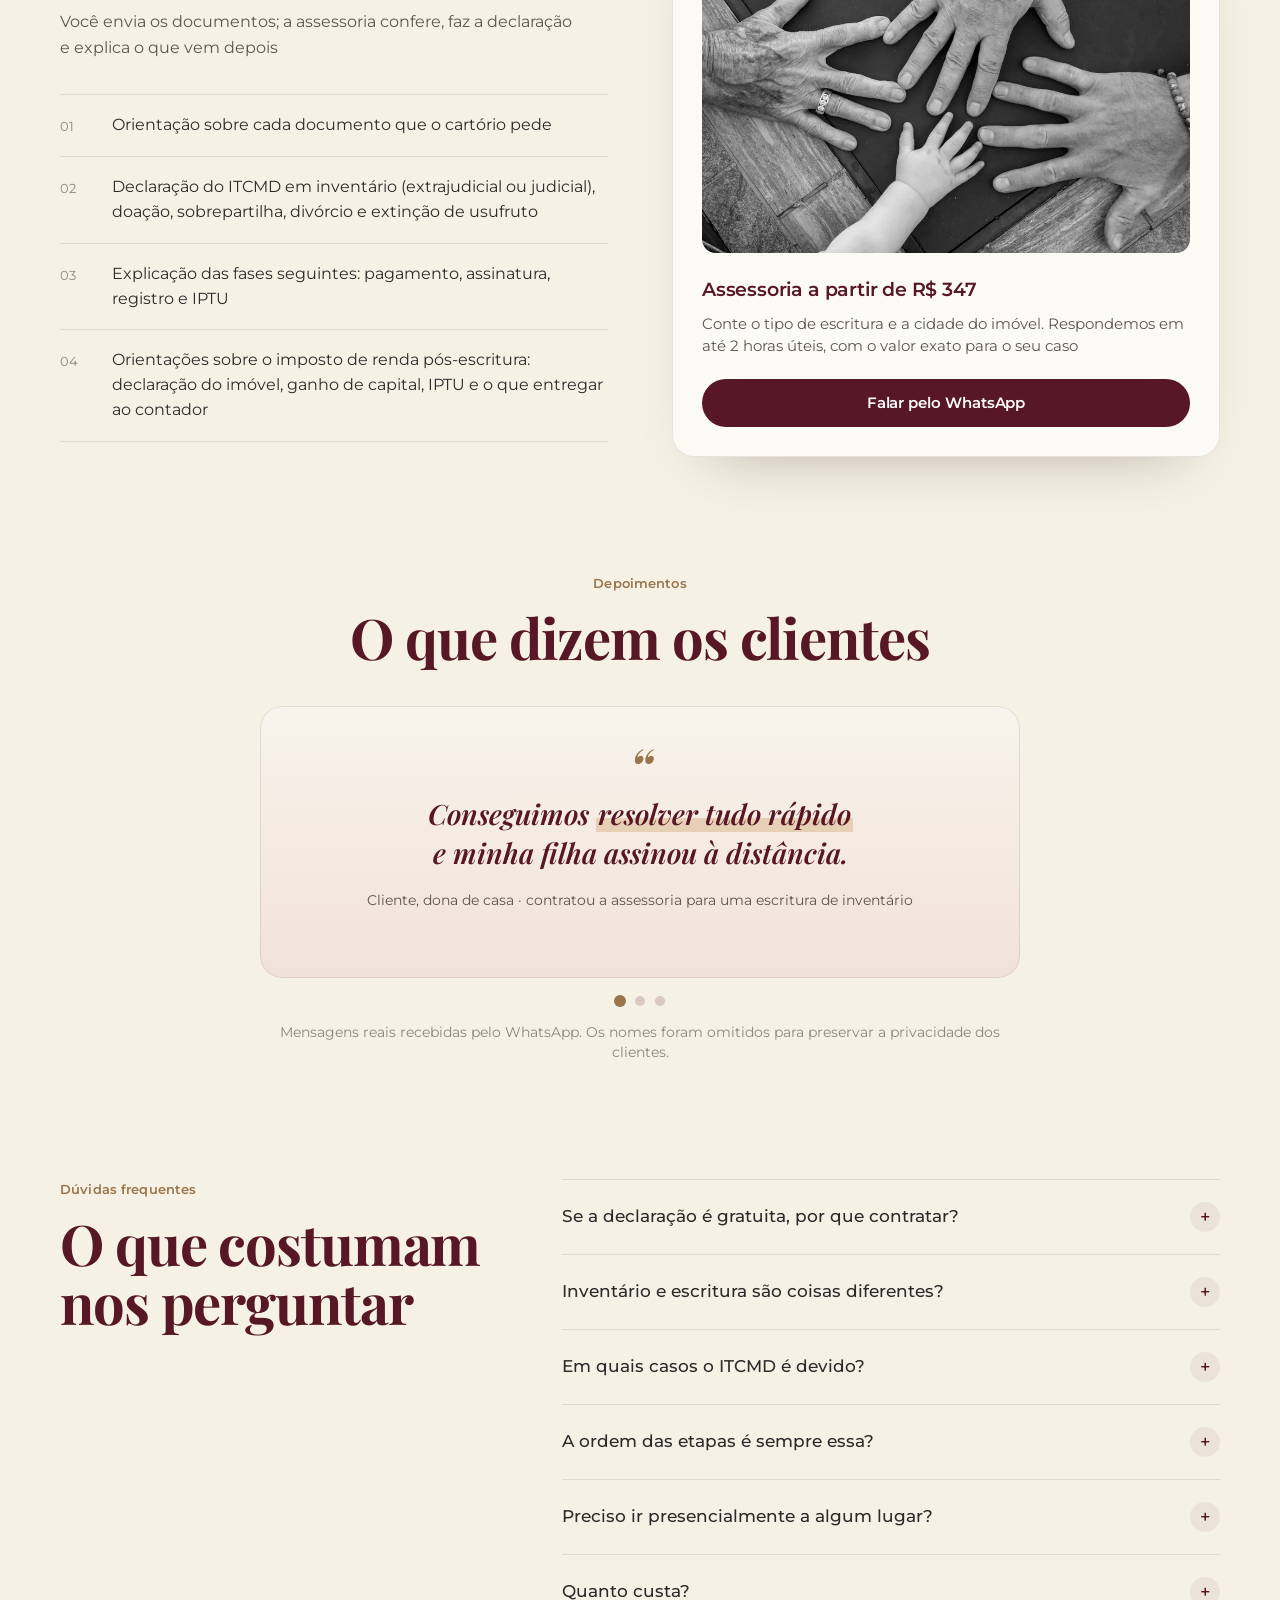
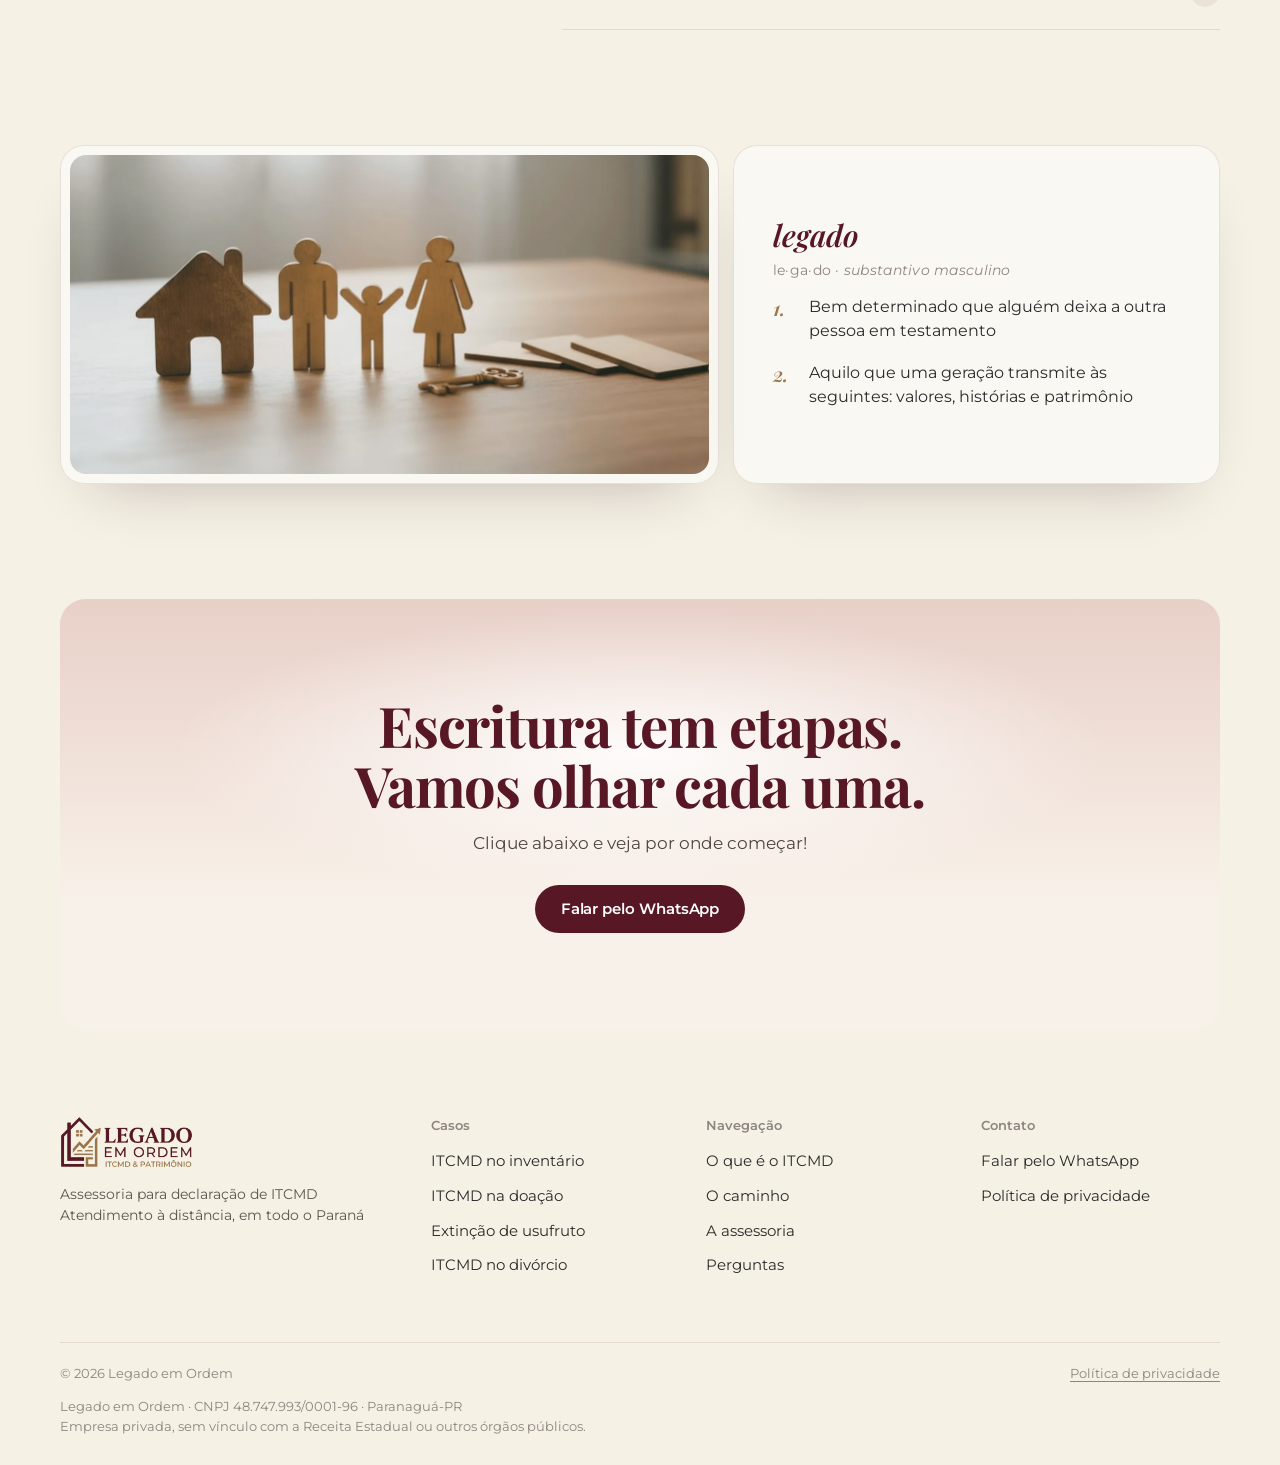
==== commit b7a40417: "Leva a foto do topo para junto do verbete legado, lado a lado no fim da página Co-Authored-By: Claud" ====
--- a/index.html
+++ b/index.html
@@ -40,9 +40,6 @@
     <a class="btn" href="https://wa.me/legado.em.ordem?text=Ol%C3%A1%21%20Vim%20pelo%20site%20Legado%20em%20Ordem%20e%20gostaria%20de%20um%20or%C3%A7amento%20para%20a%20declara%C3%A7%C3%A3o%20de%20ITCMD." target="_blank" rel="noopener" data-whatsapp>Falar pelo WhatsApp</a>
   </div>
   <p class="micro rv">Resposta em até 2 horas úteis · sem compromisso</p>
-  <figure class="foto-hero rv">
-    <img src="img/hero-casa-familia.webp" alt="Miniaturas de madeira de uma casa e de uma família, ao lado de uma chave antiga" width="1280" height="640">
-  </figure>
 </div></div></section>
 
 <section class="sec curta" id="casos"><div class="wrap">
@@ -183,7 +180,9 @@
   </div>
 </div></section>
 
-<section class="sec" id="legado" style="padding-top:0"><div class="wrap"><div class="verbete-caixa rv">
+<section class="sec" id="legado" style="padding-top:0"><div class="wrap legado-par">
+  <figure class="legado-foto rv"><img src="img/hero-casa-familia.webp" alt="Miniaturas de madeira de uma casa e de uma família, ao lado de uma chave antiga" width="1280" height="640" loading="lazy"></figure>
+  <div class="verbete-caixa rv">
       <div><p class="palavra">legado</p><p class="verbete">le·ga·do · <i>substantivo masculino</i></p></div>
       <ol class="sentidos">
         <li>Bem determinado que alguém deixa a outra pessoa em testamento</li>
--- a/estilo.css
+++ b/estilo.css
@@ -287,3 +287,10 @@
 /* caixa do verbete "legado", no fim da página inicial (09/11/2026) */
 .verbete-caixa{width:min(820px,100%);margin:0 auto;display:grid;gap:14px 40px;padding:clamp(24px,3.4vw,40px);border-radius:24px;background:rgba(255,255,255,.55);box-shadow:inset 0 0 0 1px var(--line),0 30px 60px -36px rgba(46,11,20,.3)}
 @media(min-width:720px){.verbete-caixa{grid-template-columns:auto 1fr;align-items:start}}
+
+/* foto + verbete lado a lado (09/11/2026) */
+.legado-par{display:grid;gap:14px;align-items:stretch}
+@media(min-width:900px){.legado-par{grid-template-columns:1.15fr .85fr}}
+.legado-foto{margin:0;padding:10px;border-radius:24px;background:rgba(255,255,255,.55);box-shadow:inset 0 0 0 1px var(--line),0 30px 60px -36px rgba(46,11,20,.3)}
+.legado-foto img{display:block;width:100%;height:100%;min-height:240px;aspect-ratio:2/1;object-fit:cover;border-radius:16px}
+.legado-par .verbete-caixa{width:auto;margin:0;grid-template-columns:1fr;align-content:center}
